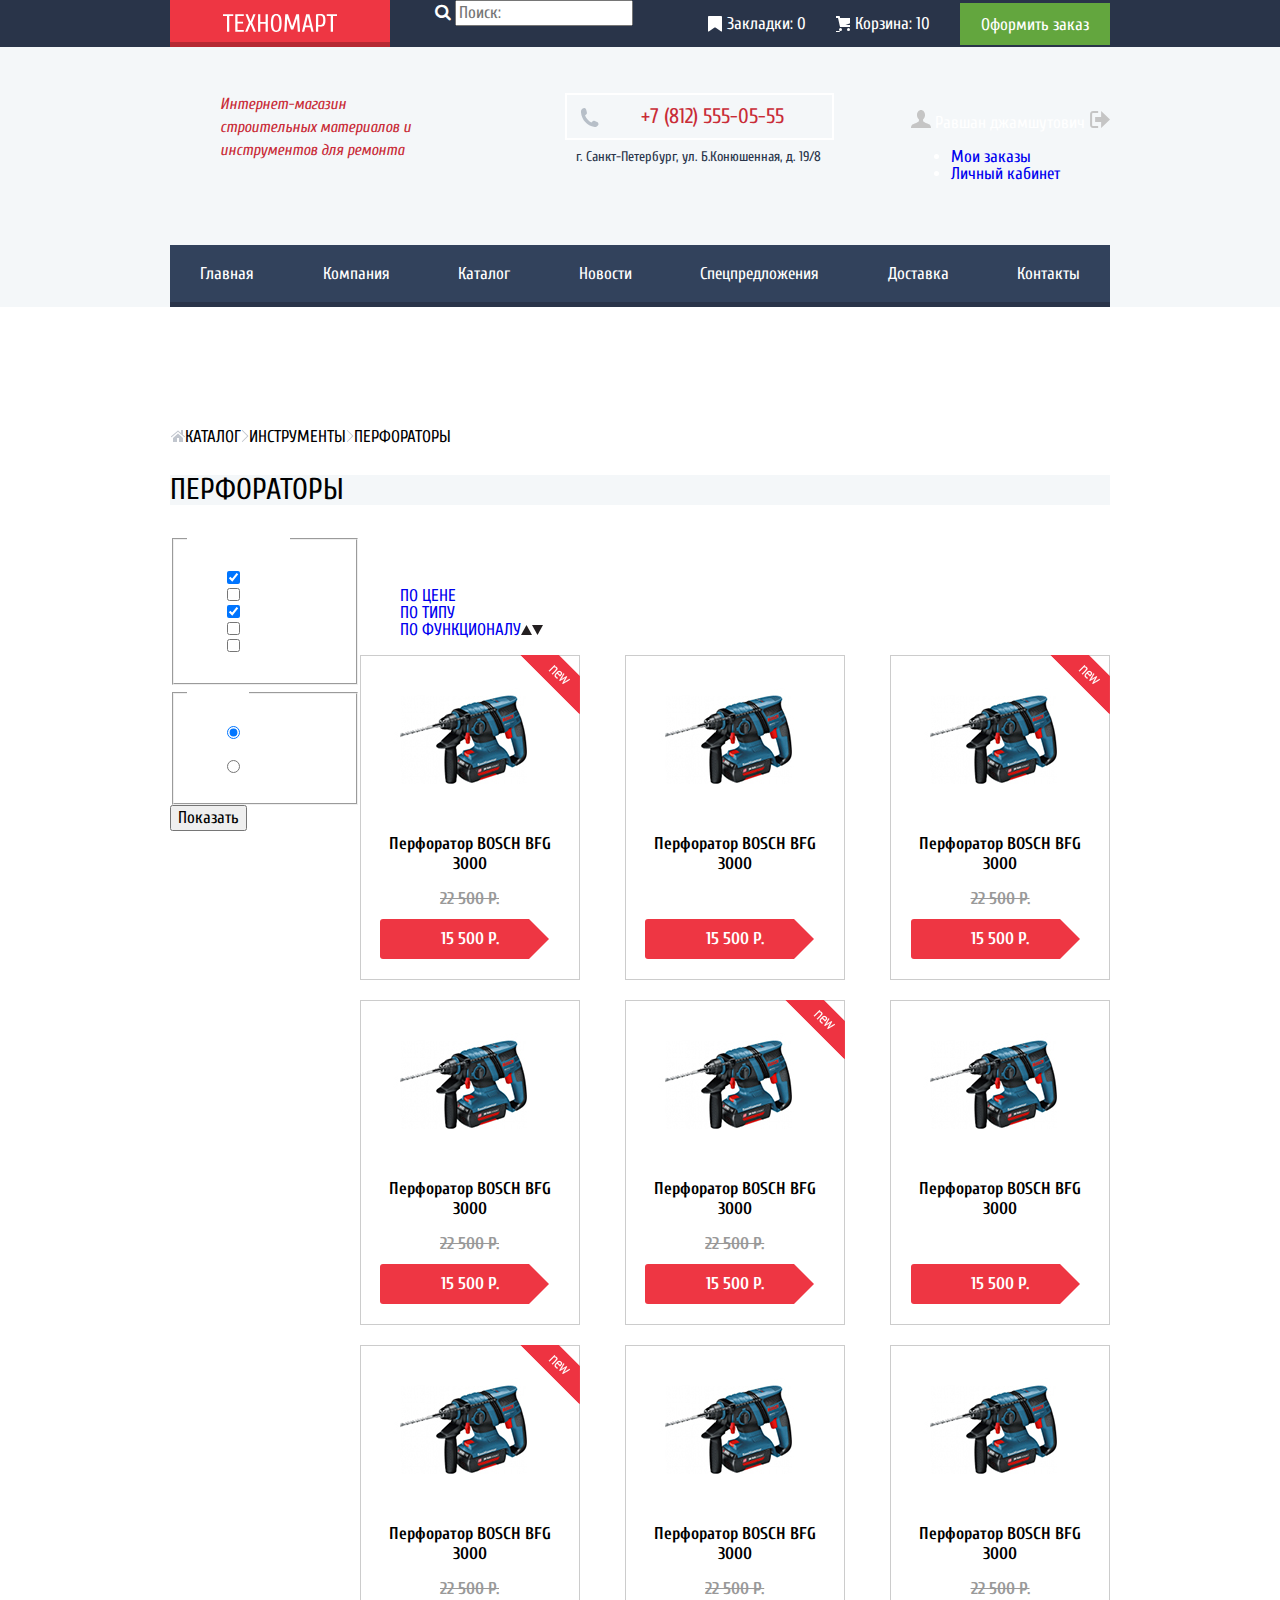
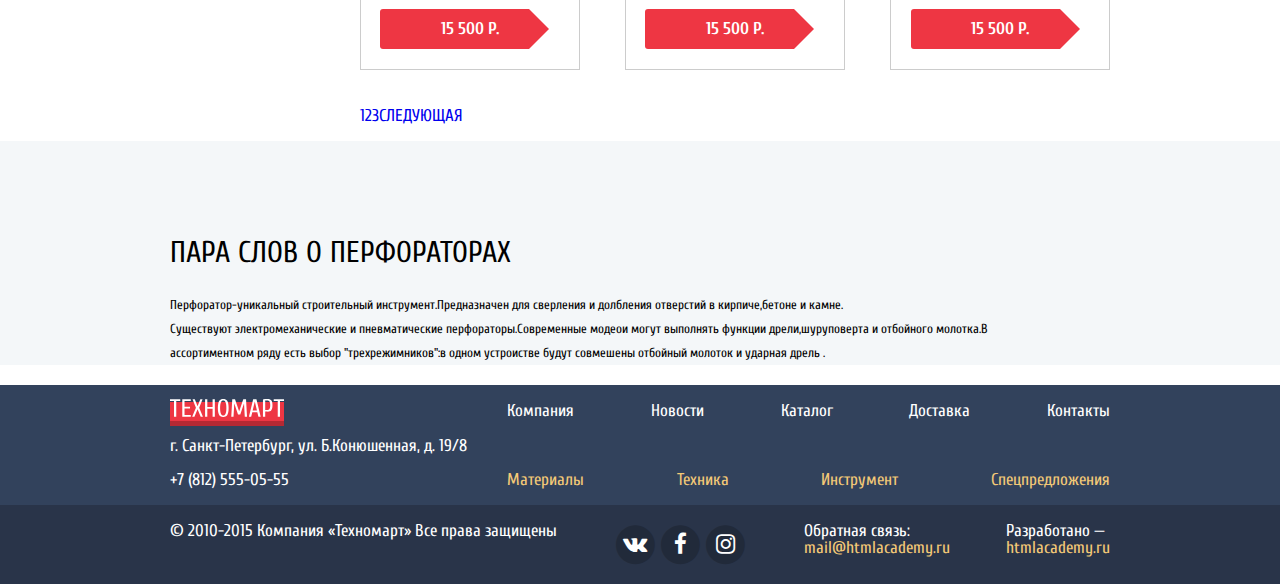
==== inner.html @ 49617fa8 "6 и 7 задание выполнено" ====
<!DOCTYPE html>
<html lang="ru">

<head>
  <meta charset="utf-8" />
  <title>Техномарт</title>
  <link href="https://fonts.googleapis.com/css?family=Cuprum:400,400i,700&display=swap&subset=cyrillic-ext"
    rel="stylesheet" />
  <link rel="stylesheet" href="https://cdnjs.cloudflare.com/ajax/libs/font-awesome/4.7.0/css/font-awesome.min.css" />
  <link href="css/style.css" rel="stylesheet" />
  <link href="css/normalize.css" rel="stylesheet" />
</head>

<body>
  <header class="main-header">
    <div class="user-navigation">
      <div class="container top-navigation">
        <a class="top-logo" href="index.html"><img src="img/logo-technomart.svg" alt="ТЕХНОМАРТ" /></a>
        <form class="search">
          <i class="fa fa-search searchIcon"></i>
          <input class="searchBox" type="search" placeholder="Поиск:" />
        </form>
        <ul class="order-navigation">
          <li>
            <a class="icon-bookmark" href="#">Закладки: 0</a>
          </li>
          <li>
            <a class="icon-basket" href="#">Корзина: 10</a>
          </li>
          <li class="order-button">
            <a class="checkout" href="#">Оформить заказ</a>
          </li>
        </ul>
      </div>
    </div>
    <div class="main-navigation-wrapper">
      <div class="container">
        <div class="login-nagivation">
          <p class="shop-description">
            Интернет-магазин строительных материалов и инструментов для
            ремонта
          </p>
          <div class="header-contact">
            <a href="#" class="tel-header">+7 (812) 555-05-55</a>
            <p class="adress-header">
              г. Санкт-Петербург, ул. Б.Конюшенная, д. 19/8
            </p>
          </div>
          <div class="user-inner">
            <p>
              <img alt="" src="img/icon-user.svg">
              Равшан джамшутович
              <img alt="" src="img/icon-logout.svg">
            </p>
            <ul>
              <li><a href="#">Мои заказы </a></li>
              <li><a href="#">Личный кабинет </a></li>
            </ul>
          </div>
        </div>
      </div>
      <nav class="container">
        <ul class="main-navigation">
          <li>
            <a href="index.html">Главная</a>
          </li>
          <li>
            <a href="#">Компания</a>
          </li>
          <li>
            <a href="inner.html">Каталог</a>
          </li>
          <li>
            <a href="news">Новости</a>
          </li>
          <li>
            <a href="#">Спецпредложения</a>
          </li>
          <li>
            <a href="#">Доставка</a>
          </li>
          <li>
            <a href="contacts.html">Контакты</a>
          </li>
        </ul>
      </nav>
    </div>
  </header>
  <main>
    <section class="container">
      <div>
        <ul class="breadcrumbs">
          <li><a href="#"><img alt=" " src="img/icon-home.svg"></a></li>
          <li><a href="#">КАТАЛОГ<img alt=" " src="img/icon-right-small.svg"></a></li>
          <li><a href="#">ИНСТРУМЕНТЫ<img alt=" " src="img/icon-right-small.svg"></a></li>
          <li><a href="#">ПЕРФОРАТОРЫ</a></li>
        </ul>
      </div>
      <div class="catalog-heading">
        <h3 class="section-heading">ПЕРФОРАТОРЫ</h3>
      </div>
      <div class="catalog-main-section">
        <div class="filter-section">
          <form method="get" action="https://echo.htmlacademy.ru">
            <fieldset>
              <legend>Производители:</legend>
              <ul class="list-firm">
                <li>
                  <input type="checkbox" name="firm1" id="ch1" value="Bosch" checked>
                  <label for="ch1">Bosch</label>
                </li>
                <li>
                  <input type="checkbox" name="firm2" id="ch2" value="Интерскол">
                  <label for="ch2">Интерскол</label>
                </li>
                <li>
                  <input type="checkbox" name="firm3" id="ch3" value="Makita" checked>
                  <label for="ch3">Makita</label>
                </li>
                <li>
                  <input type="checkbox" name="firm4" id="ch4" value="Dewalt">
                  <label for="ch4">Dewalt</label>
                </li>
                <li>
                  <input type="checkbox" name="firm5" id="ch5" value="Hitachi">
                  <label for="ch5">Hitachi</label>
                </li>
              </ul>
            </fieldset>
            <fieldset>
              <legend>ПИТАНИЕ:</legend>
              <ul>
                <li>
                  <input type="radio" name="supply" id="rd1" value="accumulator" checked>
                  <label for="rd1">Аккумуляторные</label>
                </li>
                <li>
                  <input type="radio" name="supply" id="rd2" value="lan">
                  <label for="rd2">Сетевые</label>
                </li>
              </ul>
            </fieldset>
            <button type="submit">
              Показать
            </button>
          </form>
        </div>

        <div class="listing-section">
          <div>
            <h3>СОТИРОВКА:</h3>
            <ul>
              <li><a href="#">ПО ЦЕНЕ</a></li>
              <li><a href="#">ПО ТИПУ</a></li>
              <li><a href="#">ПО ФУНКЦИОНАЛУ</a><img alt=" " src="img/icon-up-dir.svg"><img alt=" "
                  src="img/icon-down-dir.svg">
              </li>
            </ul>
          </div>
          <div class="catalog-items">
            <div class="catalog-item">
              <div class="flag flag-new">новинка</div>
              <div class="actions">
                <a href="#" class="buy">Купить</a>
                <a href="#" class="bookmark">В закладки</a>
              </div>
              <div class="image"><img width="218" height="168" src="img/perforator-2.png"></div>
              <div class="title">Перфоратор BOSCH BFG 3000</div>
              <div class="discount">22 500 Р.</div>
              <div class="price">15 500 Р.</div>
            </div>
            <div class="catalog-item">
              <div class="actions">
                <a href="#" class="buy">Купить</a>
                <a href="#" class="bookmark">В закладки</a>
              </div>
              <div class="image"><img width="218" height="168" src="img/perforator-2.png"></div>
              <div class="title">Перфоратор BOSCH BFG 3000</div>
              <div class="discount"></div>
              <div class="price">15 500 Р.</div>
            </div>
            <div class="catalog-item">
              <div class="flag flag-new">новинка</div>
              <div class="actions">
                <a href="#" class="buy">Купить</a>
                <a href="#" class="bookmark">В закладки</a>
              </div>
              <div class="image"><img width="218" height="168" src="img/perforator-2.png"></div>
              <div class="title">Перфоратор BOSCH BFG 3000</div>
              <div class="discount">22 500 Р.</div>
              <div class="price">15 500 Р.</div>
            </div>
            <div class="catalog-item">
              <div class="actions">
                <a href="#" class="buy">Купить</a>
                <a href="#" class="bookmark">В закладки</a>
              </div>
              <div class="image"><img width="218" height="168" src="img/perforator-2.png"></div>
              <div class="title">Перфоратор BOSCH BFG 3000</div>
              <div class="discount">22 500 Р.</div>
              <div class="price">15 500 Р.</div>
            </div>
            <div class="catalog-item">
              <div class="flag flag-new">новинка</div>
              <div class="actions">
                <a href="#" class="buy">Купить</a>
                <a href="#" class="bookmark">В закладки</a>
              </div>
              <div class="image"><img width="218" height="168" src="img/perforator-2.png"></div>
              <div class="title">Перфоратор BOSCH BFG 3000</div>
              <div class="discount">22 500 Р.</div>
              <div class="price">15 500 Р.</div>
            </div>
            <div class="catalog-item">
              <div class="actions">
                <a href="#" class="buy">Купить</a>
                <a href="#" class="bookmark">В закладки</a>
              </div>
              <div class="image"><img width="218" height="168" src="img/perforator-2.png"></div>
              <div class="title">Перфоратор BOSCH BFG 3000</div>
              <div class="discount"></div>
              <div class="price">15 500 Р.</div>
            </div>
            <div class="catalog-item">
              <div class="flag flag-new">новинка</div>
              <div class="actions">
                <a href="#" class="buy">Купить</a>
                <a href="#" class="bookmark">В закладки</a>
              </div>
              <div class="image"><img width="218" height="168" src="img/perforator-2.png"></div>
              <div class="title">Перфоратор BOSCH BFG 3000</div>
              <div class="discount">22 500 Р.</div>
              <div class="price">15 500 Р.</div>
            </div>
            <div class="catalog-item">
              <div class="actions">
                <a href="#" class="buy">Купить</a>
                <a href="#" class="bookmark">В закладки</a>
              </div>
              <div class="image"><img width="218" height="168" src="img/perforator-2.png"></div>
              <div class="title">Перфоратор BOSCH BFG 3000</div>
              <div class="discount">22 500 Р.</div>
              <div class="price">15 500 Р.</div>
            </div>
            <div class="catalog-item">
              <div class="actions">
                <a href="#" class="buy">Купить</a>
                <a href="#" class="bookmark">В закладки</a>
              </div>
              <div class="image"><img width="218" height="168" src="img/perforator-2.png"></div>
              <div class="title">Перфоратор BOSCH BFG 3000</div>
              <div class="discount">22 500 Р.</div>
              <div class="price">15 500 Р.</div>
            </div>
          </div>
          <ul class="pagination">
              <li><a href="#">1</a></li>
              <li><a href="#">2</a></li>
              <li><a href="#">3</a></li>
              <li><a href="#">СЛЕДУЮЩАЯ</a></li>
            </ul>
        </div>
      </div>

    </section>
    <div class="service-delivery">
      <div class="container">

        <h3 class="section-heading">ПАРА СЛОВ О ПЕРФОРАТОРАХ</h3>
        <p>
          Перфоратор-уникальный строительный инструмент.Предназначен для сверления и долбления отверстий в
          кирпиче,бетоне и камне.<br>
          Существуют электромеханические и пневматические перфораторы.Современные модеои могут выполнять
          функции
          дрели,шуруповерта и отбойного молотка.В<br>
          ассортиментном ряду есть выбор "трехрежимников":в одном устроистве будут совмешены отбойный молоток
          и
          ударная дрель .
        </p>
      </div>
    </div>
  </main>
  <footer>
    <div class="first-footer-wrapper ">
      <div class="container first-footer ">
        <div>
          <a class="top-logo" href="index.html "><img alt=" " src="img/logo-technomart.svg " /></a>
          <p class="adress ">г. Санкт-Петербург, ул. Б.Конюшенная, д. 19/8</p>
          <p class="phone ">+7 (812) 555-05-55</p>
        </div>
        <div class="footer-links ">
          <ul class="footer-links-nav ">
            <li>
              <a href="# ">Компания</a>
            </li>
            <li>
              <a href="news ">Новости</a>
            </li>
            <li>
              <a href="inner.html ">Каталог</a>
            </li>
            <li>
              <a href="# ">Доставка</a>
            </li>
            <li>
              <a href="contacts.html ">Контакты</a>
            </li>
          </ul>
          <ul class="footer-links-catalog ">
            <li>
              <a href="# ">Материалы</a>
            </li>
            <li>
              <a href="# ">Техника</a>
            </li>
            <li>
              <a href="# ">Инструмент</a>
            </li>
            <li>
              <a href="# ">Спецпредложения</a>
            </li>
          </ul>
        </div>
      </div>
    </div>

    <div class="second-footer-wrapper ">
      <div class="container second-footer">
        <p>
          &copy; 2010-2015 Компания &laquo;Техномарт&raquo; Все права защищены
        </p>
        <ul class="footer-social ">
          <li>
            <a href="# " class="# " title="Vkontakte ">
              <span class="fa-stack fa-lg">
                <i class="fa fa-circle fa-stack-2x footer-social-bg"></i>
                <i class="fa fa-vk fa-stack-1x fa-inverse"></i>
              </span>
            </a>
          </li>
          <li>
            <a href="# " class="# " title="Facebook ">
              <span class="fa-stack fa-lg">
                <i class="fa fa-circle fa-stack-2x"></i>
                <i class="fa fa-facebook fa-stack-1x fa-inverse"></i>
              </span></a>
          </li>
          <li>
            <a href="# " class="# " title="Instagram "><span class="fa-stack fa-lg">
                <i class="fa fa-circle fa-stack-2x"></i>
                <i class="fa fa-instagram fa-stack-1x fa-inverse"></i>
              </span></a>
          </li>
        </ul>
        <ul>
          <li>Обратная связь:</li>
          <li> <a href="mailto:mail@htmlacademy.ru ">mail@htmlacademy.ru</a></li>
        </ul>
        <ul>
          <li>Разработано — </li>
          <li> <a href="https://htmlacademy.ru ">htmlacademy.ru</a>
          </li>
        </ul>
      </div>
    </div>
  </footer>
</body>

</html>
---- css/style.css ----
html {
  box-sizing: border-box;
}

::before, ::after {
  box-sizing: inherit;
}

body {
  /*background-image: url("../img/technomart-index.jpg");*/
  background-position: top;
  background-repeat: no-repeat;
  font-family: "Cuprum", "Arial", sans-serif;
  font-size: 17px;
  font-weight: 200;
  line-height: 17px;
  margin: 0 auto;
  padding: 0;
  color: #fff;
  background-color: #fff;
}

img {
  max-width: 100%;
  height: auto;
}

a {
  text-decoration: none;
}

.container {
  /*
  outline: #f66 dashed;
  display: flex;
  align-items: center;
  */
  width: 940px;
  margin: 0 auto;
  padding: 0 10px;
}

.button {
  padding: 11px;
  text-align: center;
  border-radius: 3px;
  font-size: 14px;
  line-height: 18px;
  font: inherit;
  text-align: center;
  color: #ffffff;
  vertical-align: middle;
  text-transform: uppercase;
  background-color: #ee3642;
  border: none;
}

.a {
  margin-right: 28px;
  margin-top: 26px;
  margin-bottom: 26px;
  height: 38px;
  width: 253px;
}

.button:hover, .button:focus, .button:active {
  background-color: #c92c37;
}

.main-header {
  min-width: 960px;
}

.top-logo {
  box-sizing: content-box;
  text-align: center;
  width: 220px;
  height: 42px;
  background-color: #ee3643;
  border-bottom: 5px solid #b52933;
}

.top-logo img {
  margin-top: 14px;
  height: 18px;
}

.user-navigation {
  background-color: #293449;
}

.top-navigation {
  display: flex;
  justify-content: space-between;
}

.order-navigation {
  margin: 0;
  padding: 0;
  align-items: center;
  display: flex;
  justify-content: space-evenly;
  list-style: none;
}

.order-navigation a {
  color: #fff;
}

.order-navigation li {
  margin-left: 30px;
  display: block;
}

.icon-bookmark::before {
  content: "";
  margin-right: 5px;
  vertical-align: middle;
  display: inline-block;
  width: 14px;
  height: 16px;
  background-image: url("../img/icon-bookmark.svg");
}

.icon-basket::before {
  content: "";
  margin-right: 5px;
  vertical-align: middle;
  display: inline-block;
  width: 14px;
  height: 16px;
  background-image: url("../img/icon-cart.svg");
}

.order-button {
  width: 150px;
  height: 42px;
  text-align: center;
  background-color: #63a63e;
}

.order-button a {
  display: block;
  margin-top: 13px;
}

.login-nagivation {
  display: flex;
  justify-content: space-between;
  margin-bottom: 46px;
}

.shop-description {
  margin: 0;
  margin-left: 50px;
  font-style: italic;
  font-size: 16px;
  line-height: 23px;
  color: #c92c37;
  width: 197px;
}

.header-contact {
  margin-left: 70px;
}

.tel-header {
  display: inline-block;
  padding: 11px 48px 11px 13px;
  border: 2px solid #fff;
  font-size: 21px;
  line-height: 21px;
  color: #c92c37;
}

.tel-header::before {
  content: "";
  margin-right: 42px;
  vertical-align: middle;
  display: inline-block;
  width: 19px;
  height: 19px;
  background-image: url("../img/icon-phone.svg");
}

.adress-header {
  margin: 0;
  margin-top: 5px;
  padding-left: 11px;
  font-size: 14px;
  line-height: 24px;
  color: #293449;
}

.user {
  padding: 0;
  margin: 0;
  display: flex;
  list-style: none;
}

.user a {
  padding-top: 13px;
  padding-bottom: 13px;
  color: #444444;
  display: inline-block;
}

.login-item {
  font-size: 21px;
  line-height: 21px;
  box-sizing: content-box;
  text-align: center;
  margin-right: 10px;
  width: 121px;
  background-color: #ffffff;
}

.login-item::before {
  content: "";
  margin-right: 14px;
  vertical-align: middle;
  display: inline-block;
  width: 20px;
  height: 17px;
  background-image: url("../img/icon-login.svg");
}

.registration-item {
  font-size: 21px;
  line-height: 21px;
  box-sizing: content-box;
  text-align: center;
  width: 150px;
  background-color: #ffffff;
}

.main-navigation {
  display: flex;
  justify-content: space-between;
  margin: 0 auto;
  padding:0;
  margin-bottom: 121px;
  list-style: none;
  background-color: #32425c;
  border-bottom: 5px solid #293449;
}

.main-navigation-wrapper {
  padding-top: 46px;
  background-color: #f4f7f9;
}

.main-navigation a {
  display: block;
  padding: 20px 30px;
  color: #fff;
}

.main-navigation a:hover {
  background-color: #293449;
}

.main-navigation a:active {
  background-color: #1d2739;
  color: #868c95;
}

/* main slider section */

.main-slider-container {
  display: flex;
  flex-direction: column;
  flex-wrap: wrap;
  margin-bottom: 20px;
}

.slider-row {
  padding: 0;
  margin: 0;
  margin-top: 20px;
  display: flex;
  justify-content: space-between;
}

/* slider start */

.slider-title-text {
  font-family: "Cuprum", "Arial", sans-serif;
  font-size: 37px;
  font-weight: 500;
  line-height: 35px;
  margin: 0;
  padding: 0;
  padding-top: 23px;
  padding-bottom: 2px;
  padding-left: 23px;
  color: white;
}

.slider-title-text-p {
  font-family: "Cuprum", "Arial", sans-serif;
  font-size: 18px;
  font-weight: 200;
  line-height: 24px;
  margin: 0;
  padding: 0;
  padding-left: 24px;
  color: white;
}

.slider-title {
  position: absolute;
  margin: 0;
  padding: 0;
}

.slide {
  position: absolute;
  z-index: 0;
  top: 0;
  left: 0;
  width: 621px;
  height: 266px;
  -webkit-transition: transform ease-in-out 0.5s, opacity ease-in-out 0.5s;
  -moz-transition: transform ease-in-out 0.5s, opacity ease-in-out 0.5s;
  -o-transition: transform ease-in-out 0.5s, opacity ease-in-out 0.5s;
  transition: transform ease-in-out 0.5s, opacity ease-in-out 0.5s;
  opacity: 0;
  background-color: #7d6a5a;
}

#slide1:checked~.slider>.slide1, #slide2:checked~.slider>.slide2, .prev:focus~.slider>.slide1, .next:focus~.slider>.slide2 {
  z-index: 1;
  opacity: 1;
}

.slides {
  position: relative;
}

.after-slider {
  width: 300px;
}

.button-slider:hover, .button-slider:focus {
  background-color: #ca2c37;
}

.button-slider:active {
  background-color: #ba2732;
}

.slides>input {
  display: none;
}

.slides .controls {
  position: absolute;
  left: 150%;
  margin-left: -98px;
}

.slides label {
  position: relative;
  z-index: 10;
  top: 153px;
  left: 377px;
  display: inline-block;
  width: 10px;
  height: 10px;
  margin: 25px 3px 0 3px;
  cursor: pointer;
  -webkit-transition: background ease-in-out 0.5s;
  -moz-transition: background ease-in-out 0.5s;
  -o-transition: background ease-in-out 0.5s;
  transition: background ease-in-out 0.5s;
  vertical-align: middle;
  -webkit-border-radius: 50%;
  -moz-border-radius: 50%;
  border-radius: 50%;
  -o-border-radius: 50%;
}

.slides label:after {
  position: absolute;
  top: 0;
  left: 0;
  display: block;
  width: 7px;
  height: 7px;
  content: " ";
  border: 2px solid #ddd;
  -webkit-border-radius: 50%;
  -moz-border-radius: 50%;
  border-radius: 50%;
  -o-border-radius: 50%;
}

.slides label:hover, #slide1:checked~.controls label:nth-of-type(1), #slide2:checked~.controls label:nth-of-type(2) {
  background: red;
}

.button-slider-text {
  display: block;
  padding-right: 45px;
  padding-left: 49px;
}

.button-slider-text:hover, .button-slider-text:focus {
  background-color: #ca2c37;
}

.button-slider-text:active {
  background-color: #ba2732;
}

.button-slider {
  position: absolute;
  z-index: 10;
  top: 207px;
  left: 25px;
  width: 195px;
}

.prev {
  position: absolute;
  z-index: 10;
  top: 114px;
  left: 25px;
  width: 22px;
  height: 40px;
  border: none;
  background: transparent;
}

.prev::before {
  position: absolute;
  top: 0;
  left: 0;
  width: 22px;
  height: 40px;
  content: "";
  background-image: url(../img/icon-left.svg);
}

.next {
  position: relative;
  z-index: 10;
  top: 114px;
  left: 578px;
  width: 22px;
  height: 40px;
  border: none;
  background: transparent;
}

.next::before {
  position: absolute;
  top: 0;
  right: 0;
  width: 22px;
  height: 40px;
  content: "";
  background-image: url(../img/icon-right.svg);
}

/* slider end */

.side-feature-list {
  margin: 0;
  display: flex;
  flex-direction: column;
}

.feature-list-item {
  width: 300px;
  display: block;
}

.feature-list-item h3 {
  font-size: 24px;
  line-height: 30px;
  font-weight: bold;
  margin-left: 20px;
}

.feature-list-item a {
  font-size: 14px;
  line-height: 18px;
  margin-left: 20px;
  margin-bottom: 25px;
  display: inline-block;
  padding: 12px;
  color: white;
  background-color: rgba(0, 0, 0, 0.1);
  border-radius: 3px;
}

.feature-item-materials {
  background-image: url("../img/materials-icon.svg");
  background-repeat: no-repeat;
  background-position-x: 200px;
  background-position-y: 30px;
  background-color: #fdbf44;
}

.feature-item-instrument {
  background-image: url("../img/tool-icon.svg");
  background-repeat: no-repeat;
  background-position-x: 200px;
  background-position-y: 30px;
  background-color: #3bbce3;
}

.feature-item-technica {
  background-image: url("../img/technics-icon.svg");
  background-repeat: no-repeat;
  background-position-x: 200px;
  background-position-y: 30px;
  background-color: #dd91d9;
}

.feature-item-specials {
  background-image: url("../img/discounts-icon.svg");
  background-repeat: no-repeat;
  background-position-x: 200px;
  background-position-y: 30px;
  background-color: #8ed78e;
}

.feature-item-delivery {
  margin-top: 20px;
  background-image: url("../img/delivery-icon.svg");
  background-repeat: no-repeat;
  background-position-x: 200px;
  background-position-y: 30px;
  background-color: #fec047;
}

.feature-item-icon {
  width: 300px;
  height: 123px;
  margin-top: 20px;
  background-color: #ffffff;
}

/* popular products section */

.popular {
  height: 90px;
  display: flex;
  align-items: center;
  justify-content: space-between;
  background-color: #f9f5f0;
  margin-bottom: 10px;
}

.popular-button {
  width: 300px;
  margin-right: 10px;
}

.popular h3 {
  font-size: 30px;
  line-height: 30px;
  margin-left: 30px;
  color: #334867;
}

.popular-products {
  display: flex;
  flex-direction: column;
  justify-content: space-between;
  margin-bottom: 10px;
}

.popular-product-item {
  display: flex;
  flex-direction: column;
  border: 2px solid #e3e3e3;
}

.popular-section-list {
  display: flex;
  justify-content: space-evenly;
  flex-wrap: wrap;
  margin: 0 auto;
  padding: 0;
}

/* CATALOG items*/

.catalog-items {
  display: flex;
  justify-content: space-between;
  flex-wrap: wrap;
}

.catalog-item {
  box-sizing: content-box;
  position: relative;
  display: inline-block;
  width: 218px;

  margin-bottom: 20px;
  line-height: 20px;
  font-weight: bold;
  text-align: center;
  border: 1px solid #ccc;
}

.catalog-item:hover {
  box-shadow: 0 0 10px rgba(0, 0, 0, 0.5);
}

.catalog-item .flag {
  position: absolute;
  top: -1px;
  right: -1px;
  width: 60px;
  height: 60px;
  text-indent: -1000px;
  overflow: hidden;
  z-index: 20;
}

.catalog-item .flag-new {
  background: url("../img/new-flag.svg") no-repeat 0 0;
}

.catalog-item .actions {
  position: absolute;
  top: 0;
  left: 0;
  width: 218px;
  height: 88px;
  padding: 40px 0;
  background-color: rgba(255, 255, 255, 0.9);
  z-index: 10;
}

.catalog-item .actions .buy, .catalog-item .actions .bookmark {
  display: block;
  width: 129px;
  margin: 0 auto;
  margin-bottom: 7px;
  padding: 7px 0;
  background-color: #63a63e;
  border: 3px solid #63a63e;
  border-bottom-color: #367315;
  border-radius: 3px;
  color: white;
  font-size: 14px;
  font-weight: normal;
  font-family: "Cuprum", sans-serif;
  line-height: 18px;
  text-decoration: none;
  text-transform: uppercase;
}

.catalog-item .actions .bookmark {
  color: #32425c;
  background: white;
  border-bottom-color: #63a63e;
}

.catalog-item .actions {
  display: none;
}

.catalog-item:hover .actions {
  display: block;
}

.catalog-item .image {
  width: 218px;
  height: 168px;
}

.catalog-item .image img {
  max-width: 100%;
}

.catalog-item .title {
  color: black;
  min-height: 40px;
  padding: 0 25px;
  margin-top: 10px;
  margin-bottom: 15px;
}

.catalog-item .discount {
  min-height: 20px;
  margin-top: 15px;
  margin-bottom: 10px;
  color: #999;
  text-decoration: line-through;
}

.catalog-item .price {
  position: relative;
  width: 119px;
  margin: 10px auto;
  margin-bottom: 20px;
  padding: 10px 30px;
  color: white;
  background: #ee3643;
  border-radius: 3px;
}

.catalog-item .price:after {
  content: "";
  position: absolute;
  top: 0;
  right: -10px;
  width: 0;
  height: 0;
  border: 20px solid white;
  border-left-color: #ee3643;
}

.popular-section-list li {
  /*outline: rgb(158, 255, 102) dashed;*/
  width: 220px;
}

/* popular brands section */

.popular-brand-list {
  display: flex;
  justify-content: space-around;
  flex-wrap: wrap;
  padding: 0;
}

.popular-brand-list li {
  display: flex;
  align-items: center;
  justify-content: center;
  width: 220px;
  height: 144px;
  margin-top: 10px;
  text-align: center;
  border: 1px solid #ccc;
}

.popular-brand-list li:hover {
  box-shadow: 0 0 10px rgba(0, 0, 0, 0.5);
}

.popular-brands {
  display: flex;
  flex-direction: column;
  justify-content: space-between;
  margin-bottom: 10px;
}

.service-delivery {
  padding-top: 67px;
  min-height: 455 px;
  background-color: #f4f7f9;
  color: black;
}

.service-delivery p, .info p {
  font-size: 13px;
  font-weight: 200;
  line-height: 24px;
}

.services-list {
  min-width: 200px;
  padding: 0;
  margin-right: 10px;
}

.services-list li {
  background-color: #1d2739;
  color: white;
  padding: 20px 20px;
}

.about-delivery {
  background-image: url("../img/delivery.svg");
  background-repeat: no-repeat;
  background-position-x: 100px;
  flex-grow: 1;
}

.about-company-contact {
  display: flex;
}

.info {
  display: flex;
  flex-direction: column;
  justify-content: space-between;
  color: black;
}

.info img {
  display: block;
}

.company-info {
  flex-grow: 1;
}

.company-info .button {
  width: 250px;
}

.transport-companies {
  padding: 0;
  list-style-type: none;
}

.transport-companies a {
  color: black;
}

.transport-companies li:before {
  content: "";
  padding-right: 35px;
  background-image: url("../img/line.png");
  background-repeat: no-repeat;

background-position: center;
}

.serivces-list-wrapper {
  display: flex;
}

.section-heading {
  font-size: 30px;
  font-weight: 300;
  line-height: 30px;
  margin-bottom: 25px;
  color: black;
}

.first-footer-wrapper {
  margin-top: 20px;
  background-color: #32425c;
}

.first-footer, .second-footer {
  display: flex;
  justify-content: space-between;
}

.second-footer ul {
  list-style: none;
}

.second-footer a {
  color: #f3c977;
}

.bottom-logo {
  box-sizing: content-box;
  text-align: center;
  width: 220px;
  height: 42px;
  background-color: #ee3643;
  border-bottom: 5px solid #b52933;
}

.bottom-logo img {
  margin-top: 14px;
  height: 18px;
}


.footer-links {
  flex-grow: 1;
  display: flex;
  flex-direction: column;
  justify-content: space-between;
}

.footer-links ul {
  display: flex;
  justify-content: space-between;
  list-style: none;
}

.footer-links-nav a {
  color: #fff;
}

.footer-links-catalog a {
  color: #f3c977;
}

.second-footer-wrapper {
  background-color: #293449;
}

.footer-social {
  display: flex;
  list-style: none;
}

.footer-social a {
  color: #212A3A;
}

/* extra inner page styles */

.breadcrumbs {
  display: flex;
  list-style: none;
  padding: 0;
}

.breadcrumbs a {
  color: black;
}

.catalog-heading {
  background-color: #f4f7f9;
}

.catalog-main-section {
  display: flex;
  justify-content: space-between;
}

.pagination {
  display: flex;
  list-style: none;
  padding: 0;
}
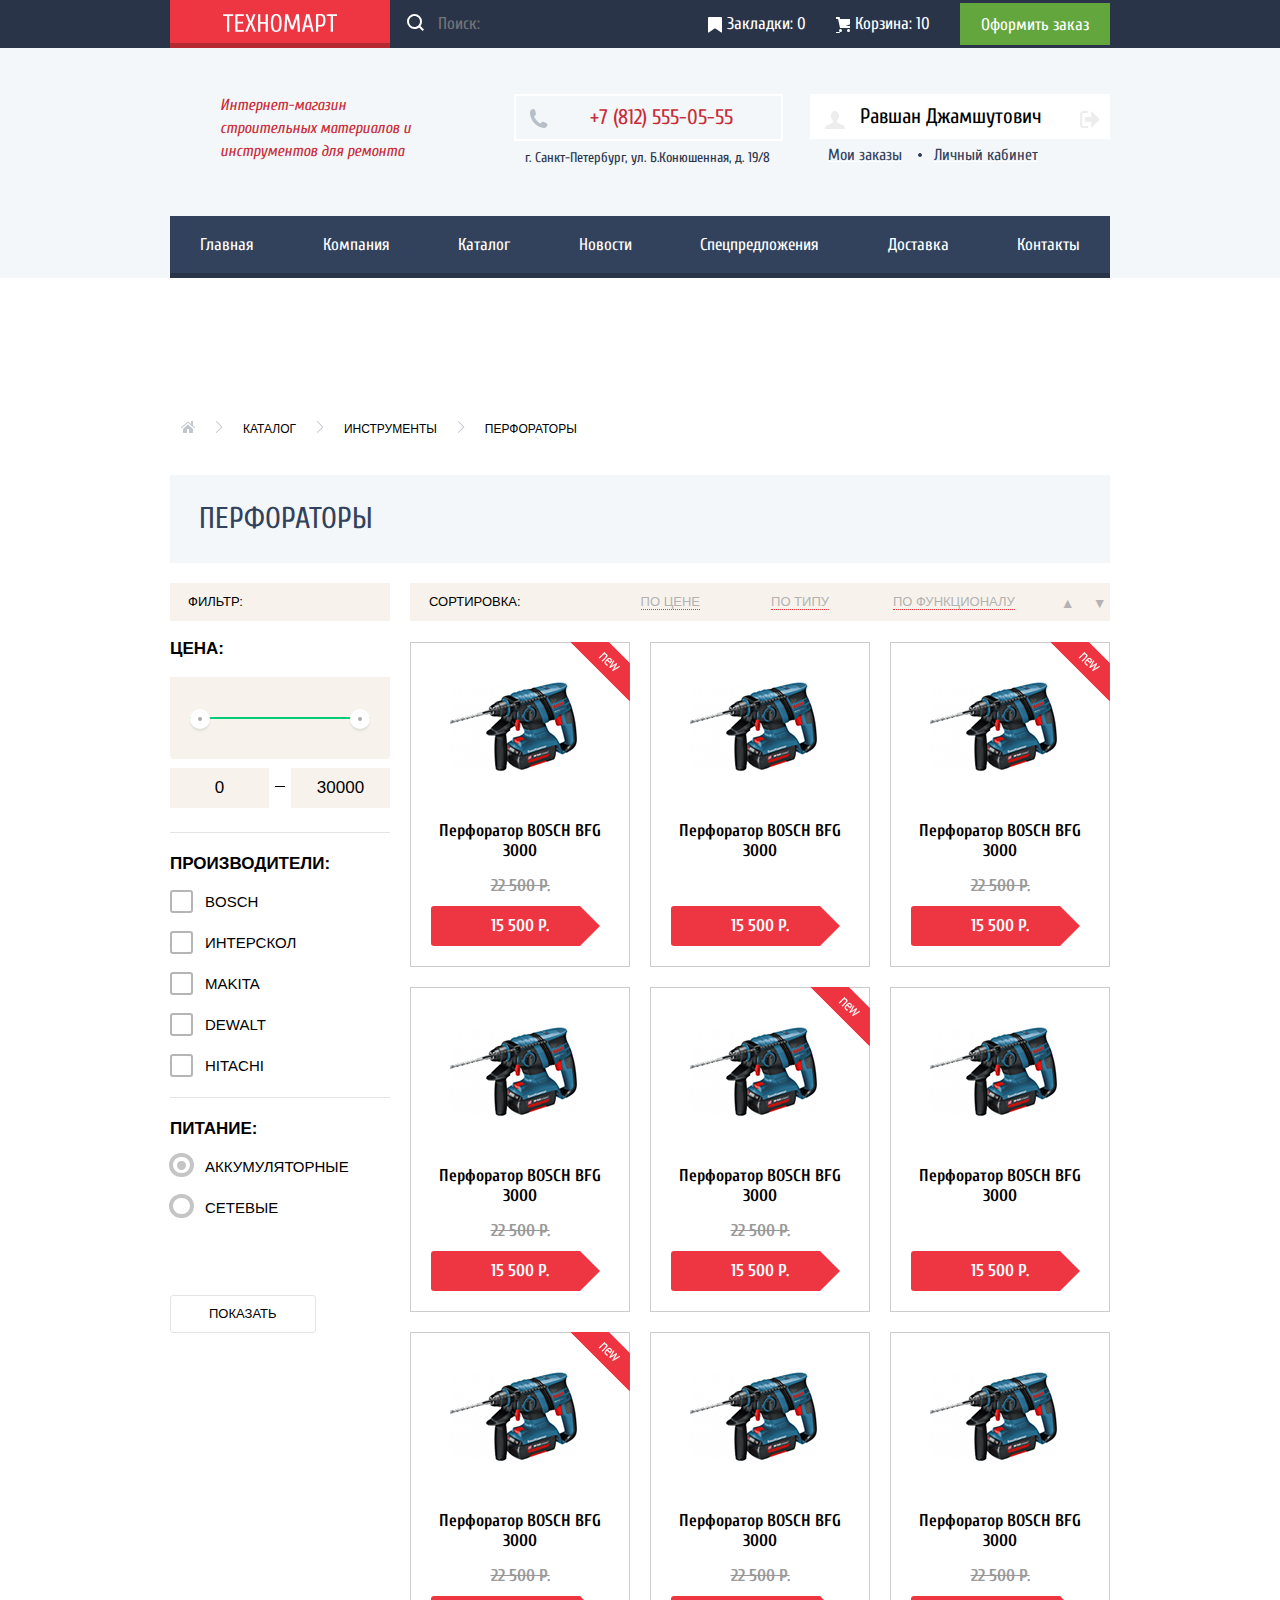
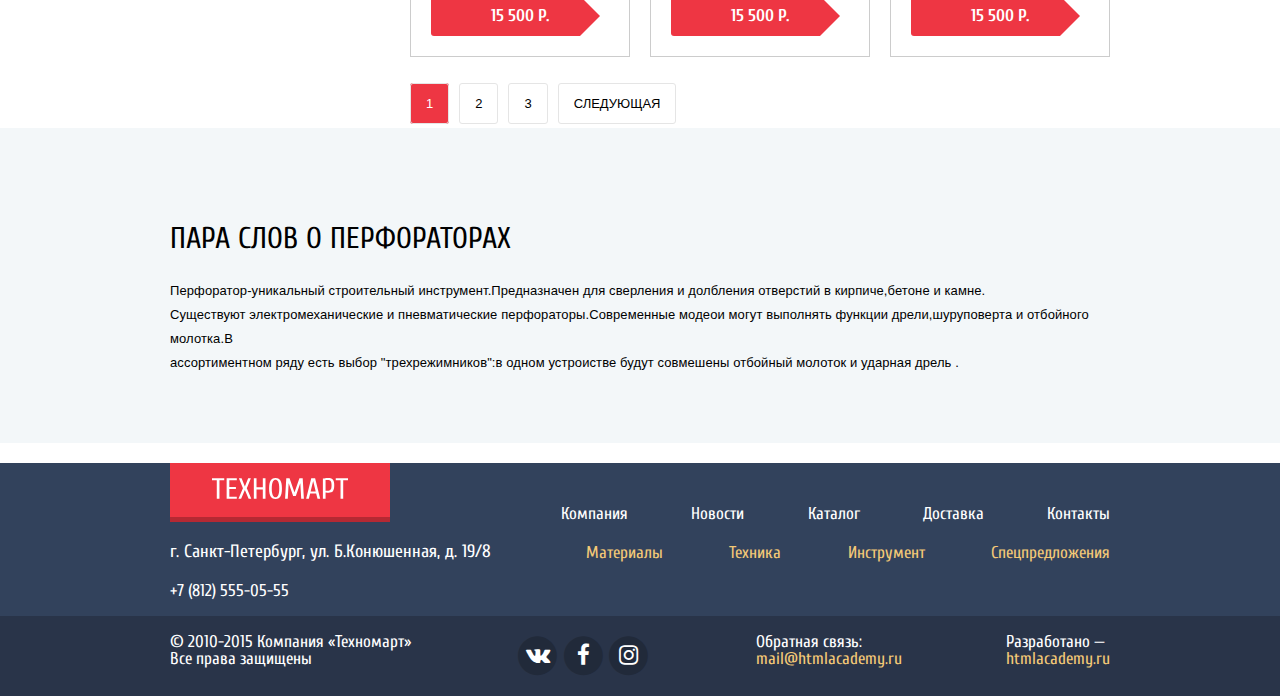
==== commit 48a2f624: "стили внутреней страницы каталога" ====
--- a/inner.html
+++ b/inner.html
@@ -15,11 +15,12 @@
   <header class="main-header">
     <div class="user-navigation">
       <div class="container top-navigation">
+        <div class="logo-search">
         <a class="top-logo" href="index.html"><img src="img/logo-technomart.svg" alt="ТЕХНОМАРТ" /></a>
         <form class="search">
-          <i class="fa fa-search searchIcon"></i>
           <input class="searchBox" type="search" placeholder="Поиск:" />
         </form>
+        </div>
         <ul class="order-navigation">
           <li>
             <a class="icon-bookmark" href="#">Закладки: 0</a>
@@ -46,17 +47,17 @@
               г. Санкт-Петербург, ул. Б.Конюшенная, д. 19/8
             </p>
           </div>
-          <div class="user-inner">
-            <p>
-              <img alt="" src="img/icon-user.svg">
-              Равшан джамшутович
-              <img alt="" src="img/icon-logout.svg">
-            </p>
-            <ul>
-              <li><a href="#">Мои заказы </a></li>
-              <li><a href="#">Личный кабинет </a></li>
-            </ul>
-          </div>
+          <div class="user-cabinet">
+              <p>
+                <a href="profile.html" class="user-name">Равшан Джамшутович </a>
+                <a href="profile.html" class="profile-icon"> </a>
+                <a href="logout.html" class="logout"> </a>
+              </p>
+              <ul class="user-data">
+                <li> <a href="myorders.html">Мои заказы</a></li>
+                <li> <a href="profile.html">Личный кабинет</a></li>
+              </ul>
+            </div>
         </div>
       </div>
       <nav class="container">
@@ -91,71 +92,90 @@
       <div>
         <ul class="breadcrumbs">
           <li><a href="#"><img alt=" " src="img/icon-home.svg"></a></li>
-          <li><a href="#">КАТАЛОГ<img alt=" " src="img/icon-right-small.svg"></a></li>
-          <li><a href="#">ИНСТРУМЕНТЫ<img alt=" " src="img/icon-right-small.svg"></a></li>
+          <li><img alt=" " src="img/icon-right-small.svg"></li>
+          <li><a href="#">КАТАЛОГ</a></li>
+          <li><img alt=" " src="img/icon-right-small.svg"></li>
+          <li><a href="#">ИНСТРУМЕНТЫ</a></li>
+          <li><img alt=" " src="img/icon-right-small.svg"></li>
           <li><a href="#">ПЕРФОРАТОРЫ</a></li>
         </ul>
       </div>
       <div class="catalog-heading">
-        <h3 class="section-heading">ПЕРФОРАТОРЫ</h3>
+        <h3 class="title-catalog">ПЕРФОРАТОРЫ</h3>
       </div>
       <div class="catalog-main-section">
-        <div class="filter-section">
+
+        <div class="filter">
           <form method="get" action="https://echo.htmlacademy.ru">
-            <fieldset>
-              <legend>Производители:</legend>
-              <ul class="list-firm">
-                <li>
-                  <input type="checkbox" name="firm1" id="ch1" value="Bosch" checked>
-                  <label for="ch1">Bosch</label>
-                </li>
-                <li>
-                  <input type="checkbox" name="firm2" id="ch2" value="Интерскол">
-                  <label for="ch2">Интерскол</label>
-                </li>
-                <li>
-                  <input type="checkbox" name="firm3" id="ch3" value="Makita" checked>
-                  <label for="ch3">Makita</label>
-                </li>
-                <li>
-                  <input type="checkbox" name="firm4" id="ch4" value="Dewalt">
-                  <label for="ch4">Dewalt</label>
-                </li>
-                <li>
-                  <input type="checkbox" name="firm5" id="ch5" value="Hitachi">
-                  <label for="ch5">Hitachi</label>
+            <p class="filter-line "> ФИЛЬТР: </p>
+            <fieldset class="form-first">
+              <legend>ЦЕНА:</legend>
+              <div class="range">
+                <div class="range-line"></div>
+                <div class="range-circle"></div>
+                <div class="range-circle-right"></div>
+              </div>
+              <div class="price-row">
+                <input class="price-range" type="text" value="0">
+                <p></p>
+                <input class="price-range" type="text" value="30000">
+              </div>
+            </fieldset>
+            <fieldset class="form-first">
+              <legend> ПРОИЗВОДИТЕЛИ:</legend>
+              <ul class="filter-flex">
+                <li class="form">
+                  <input class="visualy-hidden filter-input-checkbox" type="checkbox" checked name="brand" id="bosh">
+                  <label for="bosh" tabindex="0">BOSCH </label>
+                </li>
+                <li class="form">
+                  <input class="visualy-hidden filter-input-checkbox" type="checkbox" name="brand" id="interscol">
+                  <label for="interscol" tabindex="0">ИНТЕРСКОЛ</label>
+                </li>
+                <li class="form">
+                  <input class="visualy-hidden filter-input-checkbox" type="checkbox" name="brand" id="makita">
+                  <label for="makita" tabindex="0"> MAKITA</label>
+                </li>
+                <li class="form">
+                  <input class="visualy-hidden filter-input-checkbox" type="checkbox" checked name="brand" id="dewalt">
+                  <label for="dewalt" tabindex="0">DEWALT</label>
+                </li>
+                <li class="form">
+                  <input class="visualy-hidden filter-input-checkbox" type="checkbox" name="brand" id="hitachi">
+                  <label for="hitachi">HITACHI </label>
                 </li>
               </ul>
             </fieldset>
-            <fieldset>
+            <fieldset class="last-form">
               <legend>ПИТАНИЕ:</legend>
-              <ul>
-                <li>
-                  <input type="radio" name="supply" id="rd1" value="accumulator" checked>
-                  <label for="rd1">Аккумуляторные</label>
-                </li>
-                <li>
-                  <input type="radio" name="supply" id="rd2" value="lan">
-                  <label for="rd2">Сетевые</label>
+              <h2 class="visualy-hidden">питание товаров</h2>
+              <ul class="filter-flex">
+                <li class="form">
+                  <input class="visualy-hidden filter-input-radio " type="radio" checked name="power"
+                    value="rechargeable" id="charher1">
+                  <label for="charher1" tabindex="0">АККУМУЛЯТОРНЫЕ </label>
+                </li>
+                <li class="form">
+                  <input class="visualy-hidden filter-input-radio " type="radio" name="power" value="network"
+                    id="charher2">
+                  <label for="charher2" tabindex="0">СЕТЕВЫЕ</label>
                 </li>
               </ul>
             </fieldset>
-            <button type="submit">
-              Показать
-            </button>
+            <button type="submit" class="submit-filter">ПОКАЗАТЬ</button>
           </form>
         </div>
 
         <div class="listing-section">
-          <div>
-            <h3>СОТИРОВКА:</h3>
-            <ul>
-              <li><a href="#">ПО ЦЕНЕ</a></li>
+          <div class="div-sort">
+            <p> СОРТИРОВКА:</p>
+            <ul class="sort-panel">
+              <li><a class="sort-panel-current">ПО ЦЕНЕ</a></li>
               <li><a href="#">ПО ТИПУ</a></li>
-              <li><a href="#">ПО ФУНКЦИОНАЛУ</a><img alt=" " src="img/icon-up-dir.svg"><img alt=" "
-                  src="img/icon-down-dir.svg">
-              </li>
+              <li><a href="#">ПО ФУНКЦИОНАЛУ</a></li>
             </ul>
+            <a class="up" href="#">&#9650;</a>
+            <a class="up" href="#">&#9660;</a>
           </div>
           <div class="catalog-items">
             <div class="catalog-item">
@@ -254,18 +274,17 @@
             </div>
           </div>
           <ul class="pagination">
-              <li><a href="#">1</a></li>
-              <li><a href="#">2</a></li>
-              <li><a href="#">3</a></li>
-              <li><a href="#">СЛЕДУЮЩАЯ</a></li>
-            </ul>
+            <li class="pagination-current"><a href="#">1</a></li>
+            <li><a href="#">2</a></li>
+            <li><a href="#">3</a></li>
+            <li><a href="#">СЛЕДУЮЩАЯ</a></li>
+          </ul>
         </div>
       </div>
 
     </section>
-    <div class="service-delivery">
+    <div class="about-drill">
       <div class="container">
-
         <h3 class="section-heading">ПАРА СЛОВ О ПЕРФОРАТОРАХ</h3>
         <p>
           Перфоратор-уникальный строительный инструмент.Предназначен для сверления и долбления отверстий в
@@ -281,89 +300,92 @@
     </div>
   </main>
   <footer>
-    <div class="first-footer-wrapper ">
-      <div class="container first-footer ">
-        <div>
-          <a class="top-logo" href="index.html "><img alt=" " src="img/logo-technomart.svg " /></a>
-          <p class="adress ">г. Санкт-Петербург, ул. Б.Конюшенная, д. 19/8</p>
-          <p class="phone ">+7 (812) 555-05-55</p>
-        </div>
-        <div class="footer-links ">
-          <ul class="footer-links-nav ">
+      <div class="first-footer-wrapper ">
+        <div class="container first-footer ">
+          <div>
+            <a class="bottom-logo" href="index.html "><img alt=" " src="img/logo-technomart.svg " /></a>
+            <p class="adress ">г. Санкт-Петербург, ул. Б.Конюшенная, д. 19/8</p>
+            <p class="phone ">+7 (812) 555-05-55</p>
+          </div>
+          <div class="footer-links ">
+            <ul class="footer-links-nav ">
+              <li>
+                <a href="# ">Компания</a>
+              </li>
+              <li>
+                <a href="news ">Новости</a>
+              </li>
+              <li>
+                <a href="inner.html ">Каталог</a>
+              </li>
+              <li>
+                <a href="# ">Доставка</a>
+              </li>
+              <li>
+                <a href="contacts.html ">Контакты</a>
+              </li>
+            </ul>
+            <ul class="footer-links-catalog ">
+              <li>
+                <a href="# ">Материалы</a>
+              </li>
+              <li>
+                <a href="# ">Техника</a>
+              </li>
+              <li>
+                <a href="# ">Инструмент</a>
+              </li>
+              <li>
+                <a href="# ">Спецпредложения</a>
+              </li>
+            </ul>
+          </div>
+        </div>
+      </div>
+
+      <div class="second-footer-wrapper ">
+        <div class="container second-footer">
+
+          <ul>
+              <li>&copy; 2010-2015 Компания &laquo;Техномарт&raquo;</li>
+              <li>Все права защищены
+              </li>
+            </ul>
+          <ul class="footer-social ">
             <li>
-              <a href="# ">Компания</a>
+              <a href="# " class="# " title="Vkontakte ">
+                  <span class="fa-stack fa-lg">
+                      <i class="fa fa-circle fa-stack-2x footer-social-bg"></i>
+                      <i class="fa fa-vk fa-stack-1x fa-inverse"></i>
+                    </span>
+              </a>
             </li>
             <li>
-              <a href="news ">Новости</a>
-            </li>
-            <li>
-              <a href="inner.html ">Каталог</a>
-            </li>
-            <li>
-              <a href="# ">Доставка</a>
-            </li>
-            <li>
-              <a href="contacts.html ">Контакты</a>
-            </li>
-          </ul>
-          <ul class="footer-links-catalog ">
-            <li>
-              <a href="# ">Материалы</a>
-            </li>
-            <li>
-              <a href="# ">Техника</a>
-            </li>
-            <li>
-              <a href="# ">Инструмент</a>
-            </li>
-            <li>
-              <a href="# ">Спецпредложения</a>
-            </li>
-          </ul>
-        </div>
-      </div>
-    </div>
-
-    <div class="second-footer-wrapper ">
-      <div class="container second-footer">
-        <p>
-          &copy; 2010-2015 Компания &laquo;Техномарт&raquo; Все права защищены
-        </p>
-        <ul class="footer-social ">
-          <li>
-            <a href="# " class="# " title="Vkontakte ">
-              <span class="fa-stack fa-lg">
-                <i class="fa fa-circle fa-stack-2x footer-social-bg"></i>
-                <i class="fa fa-vk fa-stack-1x fa-inverse"></i>
-              </span>
-            </a>
-          </li>
-          <li>
-            <a href="# " class="# " title="Facebook ">
+              <a href="# " class="# " title="Facebook ">
               <span class="fa-stack fa-lg">
                 <i class="fa fa-circle fa-stack-2x"></i>
                 <i class="fa fa-facebook fa-stack-1x fa-inverse"></i>
               </span></a>
-          </li>
-          <li>
-            <a href="# " class="# " title="Instagram "><span class="fa-stack fa-lg">
-                <i class="fa fa-circle fa-stack-2x"></i>
-                <i class="fa fa-instagram fa-stack-1x fa-inverse"></i>
-              </span></a>
-          </li>
-        </ul>
-        <ul>
-          <li>Обратная связь:</li>
-          <li> <a href="mailto:mail@htmlacademy.ru ">mail@htmlacademy.ru</a></li>
-        </ul>
-        <ul>
-          <li>Разработано — </li>
-          <li> <a href="https://htmlacademy.ru ">htmlacademy.ru</a>
-          </li>
-        </ul>
-      </div>
-    </div>
-  </footer>
+            </li>
+            <li>
+              <a href="# " class="# " title="Instagram "><span class="fa-stack fa-lg">
+                  <i class="fa fa-circle fa-stack-2x"></i>
+                  <i class="fa fa-instagram fa-stack-1x fa-inverse"></i>
+                </span></a>
+            </li>
+          </ul>
+          <ul>
+            <li>Обратная связь:</li>
+            <li> <a href="mailto:mail@htmlacademy.ru ">mail@htmlacademy.ru</a></li>
+          </ul>
+          <ul>
+            <li>Разработано — </li>
+            <li> <a href="https://htmlacademy.ru ">htmlacademy.ru</a>
+            </li>
+          </ul>
+        </div>
+      </div>
+    </footer>
 </body>
 
 </html>
--- a/css/style.css
+++ b/css/style.css
@@ -18,6 +18,17 @@
   padding: 0;
   color: #fff;
   background-color: #fff;
+}
+
+.visualy-hidden {
+  position: absolute;
+  overflow: hidden;
+  clip: rect(0 0 0 0);
+  height: 1px;
+  width: 1px;
+  margin: -1px;
+  padding: 0;
+  border: 0;
 }
 
 img {
@@ -71,11 +82,14 @@
   min-width: 960px;
 }
 
+.logo-search {
+  display: flex;
+}
+
 .top-logo {
   box-sizing: content-box;
   text-align: center;
   width: 220px;
-  height: 42px;
   background-color: #ee3643;
   border-bottom: 5px solid #b52933;
 }
@@ -83,6 +97,32 @@
 .top-logo img {
   margin-top: 14px;
   height: 18px;
+}
+
+.searchBox {
+  min-width: 260px;
+  margin: 0;
+  padding: 0;
+  padding-top: 14px;
+  padding-bottom: 14px;
+  padding-right: 10px;
+  padding-left: 48px;
+  border: none;
+  background: none;
+  background-color: transparent;
+  background-image: url("../img/icon-search.svg");
+  background-repeat: no-repeat;
+  background-position-x: 17px;
+  background-position-y: 14px;
+}
+
+.searchBox:focus {
+  padding-left: 48px;
+  background-color: white;
+  background-image: url("../img/icon-search-red.svg");
+  background-repeat: no-repeat;
+  background-position-x: 17px;
+  background-position-y: 14px;
 }
 
 .user-navigation {
@@ -239,7 +279,7 @@
   display: flex;
   justify-content: space-between;
   margin: 0 auto;
-  padding:0;
+  padding: 0;
   margin-bottom: 121px;
   list-style: none;
   background-color: #32425c;
@@ -479,22 +519,33 @@
 }
 
 .feature-list-item h3 {
+  margin: 0;
+  margin-top: 22px;
+  margin-bottom: 16px;
   font-size: 24px;
   line-height: 30px;
   font-weight: bold;
-  margin-left: 20px;
+
 }
 
 .feature-list-item a {
   font-size: 14px;
   line-height: 18px;
-  margin-left: 20px;
-  margin-bottom: 25px;
+  text-align: center;
+    width: 135px;
+  margin-bottom: 22px;
   display: inline-block;
-  padding: 12px;
+  padding: 0;
+  padding-top: 8px;
+  padding-bottom: 8px;
   color: white;
   background-color: rgba(0, 0, 0, 0.1);
   border-radius: 3px;
+}
+
+.feature-section{
+
+  margin-left: 20px;
 }
 
 .feature-item-materials {
@@ -602,7 +653,6 @@
   position: relative;
   display: inline-block;
   width: 218px;
-
   margin-bottom: 20px;
   line-height: 20px;
   font-weight: bold;
@@ -764,9 +814,15 @@
 }
 
 .service-delivery p, .info p {
+  font-family: 'PT Sans', 'Arial', sans-serif;
   font-size: 13px;
   font-weight: 200;
   line-height: 24px;
+  margin: 0;
+  padding: 0;
+  padding-bottom: 25px;
+  letter-spacing: .05px;
+  color: black;
 }
 
 .services-list {
@@ -782,12 +838,24 @@
 }
 
 .about-delivery {
+  margin-left: 90px;
   background-image: url("../img/delivery.svg");
   background-repeat: no-repeat;
-  background-position-x: 100px;
+  background-position-x: 170px;
   flex-grow: 1;
 }
 
+.about-delivery h4 {
+  font-size: 35px;
+  font-weight: 200;
+  line-height: 36px;
+  margin: 0;
+  padding: 0;
+  padding-bottom: 24px;
+  letter-spacing: 1px;
+  color: #32425c;
+}
+
 .about-company-contact {
   display: flex;
 }
@@ -795,12 +863,15 @@
 .info {
   display: flex;
   flex-direction: column;
-  justify-content: space-between;
   color: black;
 }
 
 .info img {
-  display: block;
+  padding-bottom: 30px;
+}
+
+.info p {
+  margin: 0;
 }
 
 .company-info {
@@ -808,16 +879,21 @@
 }
 
 .company-info .button {
-  width: 250px;
+  width: 198px;
 }
 
 .transport-companies {
   padding: 0;
+  margin: 0;
   list-style-type: none;
 }
 
 .transport-companies a {
   color: black;
+}
+
+.transport-companies li {
+  padding-bottom: 24px;
 }
 
 .transport-companies li:before {
@@ -825,8 +901,7 @@
   padding-right: 35px;
   background-image: url("../img/line.png");
   background-repeat: no-repeat;
-
-background-position: center;
+  background-position: center;
 }
 
 .serivces-list-wrapper {
@@ -852,6 +927,7 @@
 }
 
 .second-footer ul {
+  padding: 0;
   list-style: none;
 }
 
@@ -860,25 +936,40 @@
 }
 
 .bottom-logo {
-  box-sizing: content-box;
+  width: 220px;
+  display: block;
   text-align: center;
-  width: 220px;
-  height: 42px;
+  padding: 15px 0px;
   background-color: #ee3643;
   border-bottom: 5px solid #b52933;
 }
 
 .bottom-logo img {
-  margin-top: 14px;
-  height: 18px;
-}
-
+  margin-top: 0;
+}
+
+.adress {
+  font-size: 18px;
+  line-height: 24px;
+}
 
 .footer-links {
   flex-grow: 1;
   display: flex;
   flex-direction: column;
-  justify-content: space-between;
+  margin-left: 70px;
+}
+
+.footer-links-catalog {
+  margin: 0;
+  margin-top: 5px;
+  margin-left: 25px;
+  padding: 0;
+}
+
+.footer-links-nav {
+  margin-top: 42px;
+  padding: 0;
 }
 
 .footer-links ul {
@@ -910,6 +1001,164 @@
 
 /* extra inner page styles */
 
+.user-cabinet {
+  width: 300px;
+  margin: 0;
+  padding: 0;
+
+}
+
+.user-cabinet p {
+  position: relative;
+  margin: 0;
+  margin-bottom: 7px;
+
+}
+
+.user-name:active {
+  text-decoration: none;
+  color: rgba(0, 0, 0, .3);
+}
+
+.user-data
+{
+    display: -webkit-box;
+    display: -ms-flexbox;
+    display: flex;
+
+    margin: 0;
+    padding: 0;
+    padding-left: 18px;
+
+    -webkit-box-pack: left;
+    -ms-flex-pack: left;
+    justify-content: left;
+}
+.user-data a
+{
+    font-family: 'Cuprum','Arial', sans-serif;
+    font-weight: 200;
+
+    display: block;
+
+    margin: 0;
+    padding: 0;
+
+    color: #32425c;
+}
+.user-data li
+{
+    font-size: 16px;
+    line-height: 18px;
+
+    display: block;
+
+    margin: 0;
+    padding: 0;
+
+    text-decoration: underline;
+}
+.user-data li:nth-of-type(1)
+{
+    position: relative;
+
+    padding-right: 32px;
+}
+.user-data li:nth-of-type(1)::after
+{
+    font-size: 27px;
+
+    position: absolute;
+    top: 7px;
+    right: 12px;
+
+    width: 2px;
+    height: 2px;
+
+    content: '';
+
+    color: #32425c;
+    border: 1px solid #32425c;
+    border-radius: 50%;
+    background-color: #32425c;
+}
+.user-data a:hover,
+.user-data a:focus
+{
+    text-decoration: underline;
+
+    color: #ee3643;
+}
+.user-data a:active
+{
+    color: #cacaca;
+}
+.user-name
+{
+    font-size: 21px;
+    font-weight: 200;
+    line-height: 21px;
+
+    position: relative;
+
+    display: block;
+
+    width: 300px;
+    padding: 12px 0;
+
+    text-align: center;
+    text-indent: -19px;
+
+    color: black;
+    background-color: white;
+}
+.profile-icon
+{
+    position: absolute;
+    top: 17px;
+    left: 15px;
+
+    width: 20px;
+    height: 20px;
+
+    content: '';
+
+    opacity: .3;
+    background-color: white;
+    background-image: url(../img/icon-user.svg);
+    background-repeat: no-repeat;
+    background-position: 0 0;
+}
+.logout
+{
+    position: absolute;
+    top: 17px;
+    right: 11px;
+
+    width: 20px;
+    height: 20px;
+
+    content: '';
+
+    opacity: .3;
+    background-color: white;
+    background-image: url(../img/icon-logout.svg);
+    background-repeat: no-repeat;
+    background-position: 0 0;
+}
+.profile-icon:hover,
+.logout:hover,
+.profile-icon:focus,
+.logout:focus
+{
+    opacity: 1;
+}
+.profile-icon:active,
+.logout:active
+{
+    opacity: .3;
+}
+
 .breadcrumbs {
   display: flex;
   list-style: none;
@@ -917,13 +1166,435 @@
 }
 
 .breadcrumbs a {
-  color: black;
+  font-family: 'PT Sans ', 'Arial', sans-serif;
+  font-size: 12px;
+  font-weight: 200;
+  line-height: 18px;
+  color: #000;
+}
+
+.breadcrumbs li {
+  margin: 0;
+  padding: 20px 10px;
 }
 
 .catalog-heading {
   background-color: #f4f7f9;
 }
 
+.title-catalog {
+  font-size: 30px;
+  font-weight: 200;
+  line-height: 30px;
+  margin: 0;
+  margin-bottom: 20px;
+  padding: 29px;
+  text-align: left;
+  color: #32425c;
+}
+
+/*filter*/
+
+.filter {
+  font-family: 'PT Sans', 'Arial', sans-serif;
+  font-weight: 200;
+  width: 220px;
+  /* Временно для сетки */
+  min-height: 748px;
+}
+
+.filter-catalog {
+  display: -webkit-box;
+  display: -ms-flexbox;
+  display: flex;
+  flex-direction: row;
+  height: auto;
+  margin-bottom: 59px;
+  -webkit-box-orient: horizontal;
+  -webkit-box-direction: normal;
+  -ms-flex-direction: row;
+  -webkit-box-pack: justify;
+  -ms-flex-pack: justify;
+  justify-content: space-between;
+}
+
+.div-sort, .filter-line {
+  font-family: 'PT Sans', 'Arial', sans-serif;
+  font-size: 13px;
+  font-weight: 200;
+  line-height: 18px;
+  color: #000;
+}
+
+.div-sort {
+  display: -webkit-box;
+  display: -ms-flexbox;
+  display: flex;
+  margin: 0;
+  margin-bottom: 21px;
+  padding: 0;
+}
+
+.filter-line {
+  margin: 0;
+  padding: 10px 18px;
+}
+
+.form label {
+  position: relative;
+  display: block;
+  cursor: pointer;
+  -webkit-user-select: none;
+  -moz-user-select: none;
+  -ms-user-select: none;
+  user-select: none;
+}
+
+.filter-input-checkbox+label::before {
+  position: absolute;
+  top: -2px;
+  left: -35px;
+  width: 19px;
+  height: 19px;
+  content: '';
+  border: 2px solid #b5b5b5;
+  border-radius: 3px;
+}
+
+.filter-input-checkbox+label:hover::before, .filter-input-checkbox:checked+label:hover::after, .filter-input-checkbox+label:focus::before, .filter-input-checkbox:checked+label:focus::after {
+  border-color: #c5c5c5;
+}
+
+.filter-input-radio:disabled+label::after, .filter-input-radio:disabled+label::before, .filter-input-radio:disabled+label {
+  opacity: .3;
+}
+
+.filter-input-checkbox:disabled+label::after, .filter-input-checkbox:disabled+label::before, .filter-input-checkbox:disabled+label {
+  opacity: .3;
+}
+
+.filter-input-checkbox:checked+label::after {
+  position: absolute;
+  top: -2px;
+  left: -35px;
+  width: 27px;
+  height: 23px;
+  content: '';
+  background-image: url('../img/checkbox-on.png');
+  background-repeat: no-repeat;
+  background-position: 0 0;
+}
+
+.filter-input-radio+label::before {
+  position: absolute;
+  top: -4px;
+  left: -36px;
+  width: 16.6px;
+  height: 16.5px;
+  content: '';
+  border: 4px solid #c5c5c5;
+  border-radius: 50%;
+}
+
+.filter-input-radio:checked+label::after {
+  position: absolute;
+  top: 4px;
+  left: -28px;
+  width: 9px;
+  height: 9px;
+  content: '';
+  border-radius: 50%;
+  background-color: #c5c5c5;
+}
+
+.filter-input-radio+label:hover::before, .filter-input-radio:checked+label:hover::after, .filter-input-radio+label:focus::before, .filter-input-radio:checked+label:focus::after {
+  border-color: #b5b5b5;
+}
+
+.filter-flex {
+  display: -webkit-box;
+  display: -ms-flexbox;
+  display: flex;
+  flex-direction: column;
+  margin: 0;
+  padding: 0;
+  -webkit-box-orient: vertical;
+  -webkit-box-direction: normal;
+  -ms-flex-direction: column;
+}
+
+.submit-filter {
+  border: 1px solid #e5e5e5;
+  background-color: white;
+}
+
+.div-sort li {
+  display: block;
+  margin: 0;
+  padding: 0;
+}
+
+.div-sort p {
+  display: block;
+  margin: 0;
+  margin-right: 120px;
+  margin-left: 19px;
+  padding: 0;
+  padding: 10px 0;
+}
+
+.up {
+  font-size: 14px;
+  line-height: 20px;
+  width: 14px;
+  height: 15px;
+  margin: 0;
+  padding: 0;
+  padding: 10px 0;
+  border: none;
+  background: transparent;
+}
+
+.div-sort .up:first-of-type {
+  padding-right: 18px;
+}
+
+.div-sort .up:hover, .div-sort .up:focus {
+  color: black;
+}
+
+.div-sort .up:active {
+  color: #ee3643;
+}
+
+.filter fieldset {
+  margin: 0;
+  padding: 0;
+  border: none;
+}
+
+.filter .form-first {
+  margin-bottom: 3px;
+  border-bottom: 1px solid #e5e5e5;
+}
+
+.range {
+  position: relative;
+  width: 180px;
+  margin: 0;
+  padding: 40px 20px;
+  border-radius: 0 0 3px 3px;
+}
+
+.range-line {
+  position: relative;
+  width: 100%;
+  height: 2px;
+  border-radius: 5px;
+  background: #00ca74;
+  appearance: none;
+  -webkit-appearance: none;
+}
+
+.range-circle {
+  position: absolute;
+  top: 32px;
+  left: 20px;
+  width: 20px;
+  height: 20px;
+  content: '';
+  cursor: pointer;
+  border-radius: 50%;
+  background: white;
+  box-shadow: 0 2px 2px 0 #e0ddd8;
+}
+
+.range-circle::after {
+  position: absolute;
+  top: 8px;
+  left: 8px;
+  width: 4px;
+  height: 4px;
+  content: '';
+  border-radius: 50%;
+  background: #ababab;
+}
+
+.range-circle-right {
+  position: absolute;
+  top: 32px;
+  right: 20px;
+  width: 20px;
+  height: 20px;
+  content: '';
+  cursor: pointer;
+  border-radius: 50%;
+  background: white;
+  box-shadow: 0 2px 2px 0 #e0ddd8;
+}
+
+.range-circle-right::after {
+  position: absolute;
+  top: 8px;
+  right: 8px;
+  width: 4px;
+  height: 4px;
+  content: '';
+  border-radius: 50%;
+  background: #ababab;
+}
+
+.range-style::after {
+  position: absolute;
+  top: -10px;
+  right: 0;
+  width: 20px;
+  height: 20px;
+  content: '';
+  cursor: pointer;
+  border-radius: 50%;
+  background: white;
+  box-shadow: 0 2px 2px 0 #e0ddd8;
+}
+
+.range, .price-range, .div-sort, .filter-line {
+  background-color: #f7f3ec;
+}
+
+.price-range {
+  font-family: 'PT Sans', 'Arial', sans-serif;
+  font-size: 17px;
+  line-height: 18px;
+  width: 95px;
+  height: 38px;
+  margin: 9px 0;
+  text-align: center;
+  border: none;
+}
+
+.price-row {
+  display: -webkit-box;
+  display: -ms-flexbox;
+  display: flex;
+  margin: 0;
+  padding: 0;
+  padding-bottom: 15px;
+  -webkit-box-pack: justify;
+  -ms-flex-pack: justify;
+  justify-content: space-between;
+}
+
+.price-row p {
+  width: 10px;
+  height: 1px;
+  margin: 27px 0;
+  padding: 0;
+  vertical-align: middle;
+  background-color: black;
+}
+
+.div-sort a {
+  color: #b2b2b2;
+}
+
+.filter-flex .form {
+  font-family: 'PT Sans', 'Arial', sans-serif;
+  font-size: 15px;
+  line-height: 20px;
+  display: block;
+  height: 20px;
+  margin: 0;
+  margin-bottom: 21px;
+  padding: 0;
+  padding-left: 35px;
+  color: black;
+}
+
+form .last-form {
+  margin-bottom: 56px;
+}
+
+.filter form:nth-child(2) {
+  margin-bottom: 56px;
+}
+
+.sort-panel {
+  display: -webkit-box;
+  display: -ms-flexbox;
+  display: flex;
+  flex-direction: row;
+  margin: 0;
+  padding: 0;
+  -webkit-box-orient: horizontal;
+  -webkit-box-direction: normal;
+  -ms-flex-direction: row;
+  -webkit-box-pack: justify;
+  -ms-flex-pack: justify;
+  justify-content: space-between;
+}
+
+.sort-panel li {
+  display: block;
+  margin: 0;
+  padding: 0;
+  padding: 10px 0;
+}
+
+.arrow {
+  display: block;
+  margin: 0;
+  padding: 0;
+}
+
+.sort-panel li:nth-child(2) {
+  padding-left: 71px;
+}
+
+.sort-panel li:nth-child(3) {
+  padding-right: 46px;
+  padding-left: 64px;
+}
+
+.sort-panel a {
+  border-bottom: dotted 1px #ee3643;
+}
+
+.sort-panel a:hover, .sort-panel a:focus {
+  border-bottom: 1px solid #ee3643;
+}
+
+.sort-panel a:active {
+  color: #ee3643;
+  border-bottom: none;
+}
+
+.filter button {
+  font-family: 'PT Sans', 'Arial', sans-serif;
+  font-size: 13px;
+  line-height: 18px;
+  margin: 0;
+  padding: 0;
+  padding: 9px 38px;
+  border: 1px solid #e5e5e5;
+  border-radius: 3px;
+}
+
+.filter legend {
+  font-size: 17px;
+  font-weight: bold;
+  line-height: 30px;
+  display: block;
+  padding: 0;
+  padding: 13px 0;
+  color: #000;
+}
+
+/*filter end*/
+
+.listing-section {
+  width: 700px;
+}
+
 .catalog-main-section {
   display: flex;
   justify-content: space-between;
@@ -934,3 +1605,48 @@
   list-style: none;
   padding: 0;
 }
+
+.pagination a {
+  font-family: 'PT Sans', 'Arial', sans-serif;
+  font-size: 13px;
+  line-height: 13px;
+  padding: 12px 15px;
+  vertical-align: middle;
+  color: black;
+  border: 1px solid #e5e5e5;
+  border-radius: 3px;
+  background-color: white;
+  margin-right: 10px;
+}
+
+.pagination-current a {
+  color: white;
+  background-color: #ee3643;
+}
+
+.pagination a:active {
+  border: 1px solid #ee3643;
+}
+
+.pagination a:hover, .pagination-list a:focus {
+  border: 1px solid #bdc6ca;
+}
+
+.about-drill {
+  min-width: 960px;
+  padding-top: 66px;
+  padding-bottom: 68px;
+  background-color: #f3f7f9;
+  background-repeat: repeat;
+}
+
+.about-drill p {
+  font-family: 'PT Sans', 'Arial', sans-serif;
+  font-size: 13px;
+  font-weight: 200;
+  line-height: 24px;
+  margin: 0;
+  padding: 0;
+  letter-spacing: .1px;
+  color: black;
+}
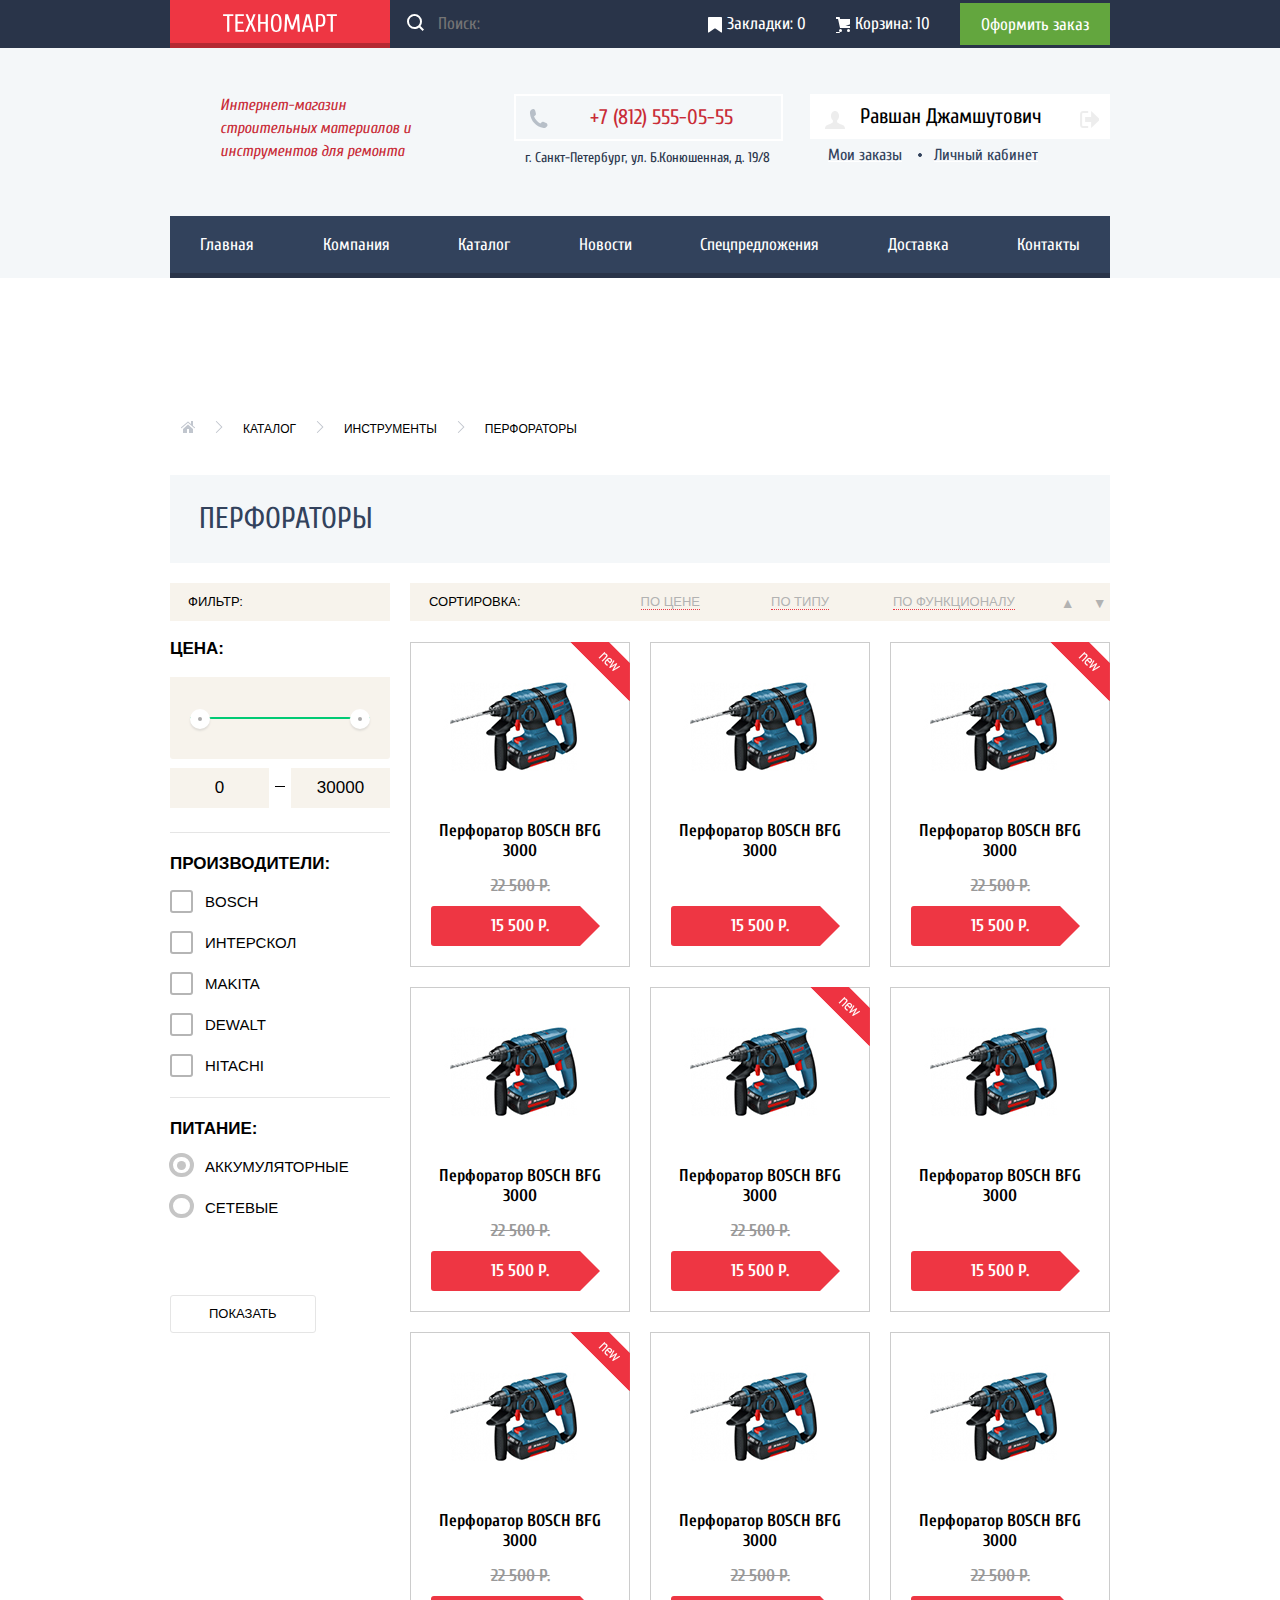
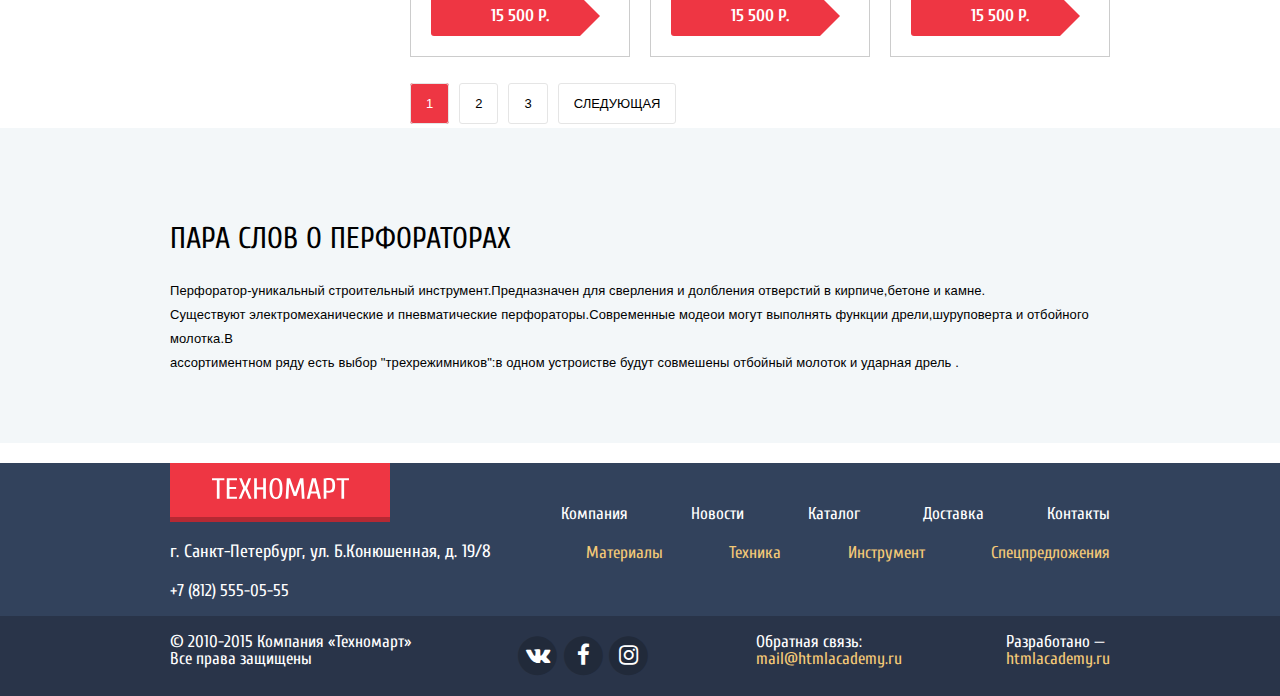
==== commit adbf408c: "правки по валидатору" ====
--- a/inner.html
+++ b/inner.html
@@ -16,7 +16,7 @@
     <div class="user-navigation">
       <div class="container top-navigation">
         <div class="logo-search">
-        <a class="top-logo" href="index.html"><img src="img/logo-technomart.svg" alt="ТЕХНОМАРТ" /></a>
+        <a class="top-logo" href="index.html"><img width="114" height="18" src="img/logo-technomart.svg" alt="ТЕХНОМАРТ" /></a>
         <form class="search">
           <input class="searchBox" type="search" placeholder="Поиск:" />
         </form>
@@ -91,12 +91,12 @@
     <section class="container">
       <div>
         <ul class="breadcrumbs">
-          <li><a href="#"><img alt=" " src="img/icon-home.svg"></a></li>
-          <li><img alt=" " src="img/icon-right-small.svg"></li>
+          <li><a href="#"><img width="15" height="12" alt=" " src="img/icon-home.svg"></a></li>
+          <li><img width="8" height="12" alt=" " src="img/icon-right-small.svg"></li>
           <li><a href="#">КАТАЛОГ</a></li>
-          <li><img alt=" " src="img/icon-right-small.svg"></li>
+          <li><img width="8" height="12" alt=" " src="img/icon-right-small.svg"></li>
           <li><a href="#">ИНСТРУМЕНТЫ</a></li>
-          <li><img alt=" " src="img/icon-right-small.svg"></li>
+          <li><img width="8" height="12" alt=" " src="img/icon-right-small.svg"></li>
           <li><a href="#">ПЕРФОРАТОРЫ</a></li>
         </ul>
       </div>
@@ -184,17 +184,17 @@
                 <a href="#" class="buy">Купить</a>
                 <a href="#" class="bookmark">В закладки</a>
               </div>
-              <div class="image"><img width="218" height="168" src="img/perforator-2.png"></div>
-              <div class="title">Перфоратор BOSCH BFG 3000</div>
-              <div class="discount">22 500 Р.</div>
-              <div class="price">15 500 Р.</div>
-            </div>
-            <div class="catalog-item">
-              <div class="actions">
-                <a href="#" class="buy">Купить</a>
-                <a href="#" class="bookmark">В закладки</a>
-              </div>
-              <div class="image"><img width="218" height="168" src="img/perforator-2.png"></div>
+              <div class="image"><img alt="" width="218" height="168" src="img/perforator-2.png"></div>
+              <div class="title">Перфоратор BOSCH BFG 3000</div>
+              <div class="discount">22 500 Р.</div>
+              <div class="price">15 500 Р.</div>
+            </div>
+            <div class="catalog-item">
+              <div class="actions">
+                <a href="#" class="buy">Купить</a>
+                <a href="#" class="bookmark">В закладки</a>
+              </div>
+              <div class="image"><img alt="" width="218" height="168" src="img/perforator-2.png"></div>
               <div class="title">Перфоратор BOSCH BFG 3000</div>
               <div class="discount"></div>
               <div class="price">15 500 Р.</div>
@@ -205,17 +205,17 @@
                 <a href="#" class="buy">Купить</a>
                 <a href="#" class="bookmark">В закладки</a>
               </div>
-              <div class="image"><img width="218" height="168" src="img/perforator-2.png"></div>
-              <div class="title">Перфоратор BOSCH BFG 3000</div>
-              <div class="discount">22 500 Р.</div>
-              <div class="price">15 500 Р.</div>
-            </div>
-            <div class="catalog-item">
-              <div class="actions">
-                <a href="#" class="buy">Купить</a>
-                <a href="#" class="bookmark">В закладки</a>
-              </div>
-              <div class="image"><img width="218" height="168" src="img/perforator-2.png"></div>
+              <div class="image"><img alt="" width="218" height="168" src="img/perforator-2.png"></div>
+              <div class="title">Перфоратор BOSCH BFG 3000</div>
+              <div class="discount">22 500 Р.</div>
+              <div class="price">15 500 Р.</div>
+            </div>
+            <div class="catalog-item">
+              <div class="actions">
+                <a href="#" class="buy">Купить</a>
+                <a href="#" class="bookmark">В закладки</a>
+              </div>
+              <div class="image"><img alt="" width="218" height="168" src="img/perforator-2.png"></div>
               <div class="title">Перфоратор BOSCH BFG 3000</div>
               <div class="discount">22 500 Р.</div>
               <div class="price">15 500 Р.</div>
@@ -226,17 +226,17 @@
                 <a href="#" class="buy">Купить</a>
                 <a href="#" class="bookmark">В закладки</a>
               </div>
-              <div class="image"><img width="218" height="168" src="img/perforator-2.png"></div>
-              <div class="title">Перфоратор BOSCH BFG 3000</div>
-              <div class="discount">22 500 Р.</div>
-              <div class="price">15 500 Р.</div>
-            </div>
-            <div class="catalog-item">
-              <div class="actions">
-                <a href="#" class="buy">Купить</a>
-                <a href="#" class="bookmark">В закладки</a>
-              </div>
-              <div class="image"><img width="218" height="168" src="img/perforator-2.png"></div>
+              <div class="image"><img alt="" width="218" height="168" src="img/perforator-2.png"></div>
+              <div class="title">Перфоратор BOSCH BFG 3000</div>
+              <div class="discount">22 500 Р.</div>
+              <div class="price">15 500 Р.</div>
+            </div>
+            <div class="catalog-item">
+              <div class="actions">
+                <a href="#" class="buy">Купить</a>
+                <a href="#" class="bookmark">В закладки</a>
+              </div>
+              <div class="image"><img alt="" width="218" height="168" src="img/perforator-2.png"></div>
               <div class="title">Перфоратор BOSCH BFG 3000</div>
               <div class="discount"></div>
               <div class="price">15 500 Р.</div>
@@ -247,27 +247,27 @@
                 <a href="#" class="buy">Купить</a>
                 <a href="#" class="bookmark">В закладки</a>
               </div>
-              <div class="image"><img width="218" height="168" src="img/perforator-2.png"></div>
-              <div class="title">Перфоратор BOSCH BFG 3000</div>
-              <div class="discount">22 500 Р.</div>
-              <div class="price">15 500 Р.</div>
-            </div>
-            <div class="catalog-item">
-              <div class="actions">
-                <a href="#" class="buy">Купить</a>
-                <a href="#" class="bookmark">В закладки</a>
-              </div>
-              <div class="image"><img width="218" height="168" src="img/perforator-2.png"></div>
-              <div class="title">Перфоратор BOSCH BFG 3000</div>
-              <div class="discount">22 500 Р.</div>
-              <div class="price">15 500 Р.</div>
-            </div>
-            <div class="catalog-item">
-              <div class="actions">
-                <a href="#" class="buy">Купить</a>
-                <a href="#" class="bookmark">В закладки</a>
-              </div>
-              <div class="image"><img width="218" height="168" src="img/perforator-2.png"></div>
+              <div class="image"><img alt="" width="218" height="168" src="img/perforator-2.png"></div>
+              <div class="title">Перфоратор BOSCH BFG 3000</div>
+              <div class="discount">22 500 Р.</div>
+              <div class="price">15 500 Р.</div>
+            </div>
+            <div class="catalog-item">
+              <div class="actions">
+                <a href="#" class="buy">Купить</a>
+                <a href="#" class="bookmark">В закладки</a>
+              </div>
+              <div class="image"><img alt="" width="218" height="168" src="img/perforator-2.png"></div>
+              <div class="title">Перфоратор BOSCH BFG 3000</div>
+              <div class="discount">22 500 Р.</div>
+              <div class="price">15 500 Р.</div>
+            </div>
+            <div class="catalog-item">
+              <div class="actions">
+                <a href="#" class="buy">Купить</a>
+                <a href="#" class="bookmark">В закладки</a>
+              </div>
+              <div class="image"><img alt="" width="218" height="168" src="img/perforator-2.png"></div>
               <div class="title">Перфоратор BOSCH BFG 3000</div>
               <div class="discount">22 500 Р.</div>
               <div class="price">15 500 Р.</div>
@@ -303,7 +303,7 @@
       <div class="first-footer-wrapper ">
         <div class="container first-footer ">
           <div>
-            <a class="bottom-logo" href="index.html "><img alt=" " src="img/logo-technomart.svg " /></a>
+            <a class="bottom-logo" href="index.html "><img width="137" height="22" alt=" " src="img/logo-technomart.svg " /></a>
             <p class="adress ">г. Санкт-Петербург, ул. Б.Конюшенная, д. 19/8</p>
             <p class="phone ">+7 (812) 555-05-55</p>
           </div>
--- a/css/style.css
+++ b/css/style.css
@@ -525,14 +525,13 @@
   font-size: 24px;
   line-height: 30px;
   font-weight: bold;
-
 }
 
 .feature-list-item a {
   font-size: 14px;
   line-height: 18px;
   text-align: center;
-    width: 135px;
+  width: 135px;
   margin-bottom: 22px;
   display: inline-block;
   padding: 0;
@@ -543,8 +542,7 @@
   border-radius: 3px;
 }
 
-.feature-section{
-
+.feature-section {
   margin-left: 20px;
 }
 
@@ -888,6 +886,10 @@
   list-style-type: none;
 }
 
+.transport-companies-section {
+  padding-bottom: 25px;
+}
+
 .transport-companies a {
   color: black;
 }
@@ -1005,14 +1007,12 @@
   width: 300px;
   margin: 0;
   padding: 0;
-
 }
 
 .user-cabinet p {
   position: relative;
   margin: 0;
   margin-bottom: 7px;
-
 }
 
 .user-name:active {
@@ -1020,143 +1020,112 @@
   color: rgba(0, 0, 0, .3);
 }
 
-.user-data
-{
-    display: -webkit-box;
-    display: -ms-flexbox;
-    display: flex;
-
-    margin: 0;
-    padding: 0;
-    padding-left: 18px;
-
-    -webkit-box-pack: left;
-    -ms-flex-pack: left;
-    justify-content: left;
-}
-.user-data a
-{
-    font-family: 'Cuprum','Arial', sans-serif;
-    font-weight: 200;
-
-    display: block;
-
-    margin: 0;
-    padding: 0;
-
-    color: #32425c;
-}
-.user-data li
-{
-    font-size: 16px;
-    line-height: 18px;
-
-    display: block;
-
-    margin: 0;
-    padding: 0;
-
-    text-decoration: underline;
-}
-.user-data li:nth-of-type(1)
-{
-    position: relative;
-
-    padding-right: 32px;
-}
-.user-data li:nth-of-type(1)::after
-{
-    font-size: 27px;
-
-    position: absolute;
-    top: 7px;
-    right: 12px;
-
-    width: 2px;
-    height: 2px;
-
-    content: '';
-
-    color: #32425c;
-    border: 1px solid #32425c;
-    border-radius: 50%;
-    background-color: #32425c;
-}
-.user-data a:hover,
-.user-data a:focus
-{
-    text-decoration: underline;
-
-    color: #ee3643;
-}
-.user-data a:active
-{
-    color: #cacaca;
-}
-.user-name
-{
-    font-size: 21px;
-    font-weight: 200;
-    line-height: 21px;
-
-    position: relative;
-
-    display: block;
-
-    width: 300px;
-    padding: 12px 0;
-
-    text-align: center;
-    text-indent: -19px;
-
-    color: black;
-    background-color: white;
-}
-.profile-icon
-{
-    position: absolute;
-    top: 17px;
-    left: 15px;
-
-    width: 20px;
-    height: 20px;
-
-    content: '';
-
-    opacity: .3;
-    background-color: white;
-    background-image: url(../img/icon-user.svg);
-    background-repeat: no-repeat;
-    background-position: 0 0;
-}
-.logout
-{
-    position: absolute;
-    top: 17px;
-    right: 11px;
-
-    width: 20px;
-    height: 20px;
-
-    content: '';
-
-    opacity: .3;
-    background-color: white;
-    background-image: url(../img/icon-logout.svg);
-    background-repeat: no-repeat;
-    background-position: 0 0;
-}
-.profile-icon:hover,
-.logout:hover,
-.profile-icon:focus,
-.logout:focus
-{
-    opacity: 1;
-}
-.profile-icon:active,
-.logout:active
-{
-    opacity: .3;
+.user-data {
+  display: -webkit-box;
+  display: -ms-flexbox;
+  display: flex;
+  margin: 0;
+  padding: 0;
+  padding-left: 18px;
+  -webkit-box-pack: left;
+  -ms-flex-pack: left;
+  justify-content: left;
+}
+
+.user-data a {
+  font-family: 'Cuprum', 'Arial', sans-serif;
+  font-weight: 200;
+  display: block;
+  margin: 0;
+  padding: 0;
+  color: #32425c;
+}
+
+.user-data li {
+  font-size: 16px;
+  line-height: 18px;
+  display: block;
+  margin: 0;
+  padding: 0;
+  text-decoration: underline;
+}
+
+.user-data li:nth-of-type(1) {
+  position: relative;
+  padding-right: 32px;
+}
+
+.user-data li:nth-of-type(1)::after {
+  font-size: 27px;
+  position: absolute;
+  top: 7px;
+  right: 12px;
+  width: 2px;
+  height: 2px;
+  content: '';
+  color: #32425c;
+  border: 1px solid #32425c;
+  border-radius: 50%;
+  background-color: #32425c;
+}
+
+.user-data a:hover, .user-data a:focus {
+  text-decoration: underline;
+  color: #ee3643;
+}
+
+.user-data a:active {
+  color: #cacaca;
+}
+
+.user-name {
+  font-size: 21px;
+  font-weight: 200;
+  line-height: 21px;
+  position: relative;
+  display: block;
+  width: 300px;
+  padding: 12px 0;
+  text-align: center;
+  text-indent: -19px;
+  color: black;
+  background-color: white;
+}
+
+.profile-icon {
+  position: absolute;
+  top: 17px;
+  left: 15px;
+  width: 20px;
+  height: 20px;
+  content: '';
+  opacity: .3;
+  background-color: white;
+  background-image: url(../img/icon-user.svg);
+  background-repeat: no-repeat;
+  background-position: 0 0;
+}
+
+.logout {
+  position: absolute;
+  top: 17px;
+  right: 11px;
+  width: 20px;
+  height: 20px;
+  content: '';
+  opacity: .3;
+  background-color: white;
+  background-image: url(../img/icon-logout.svg);
+  background-repeat: no-repeat;
+  background-position: 0 0;
+}
+
+.profile-icon:hover, .logout:hover, .profile-icon:focus, .logout:focus {
+  opacity: 1;
+}
+
+.profile-icon:active, .logout:active {
+  opacity: .3;
 }
 
 .breadcrumbs {
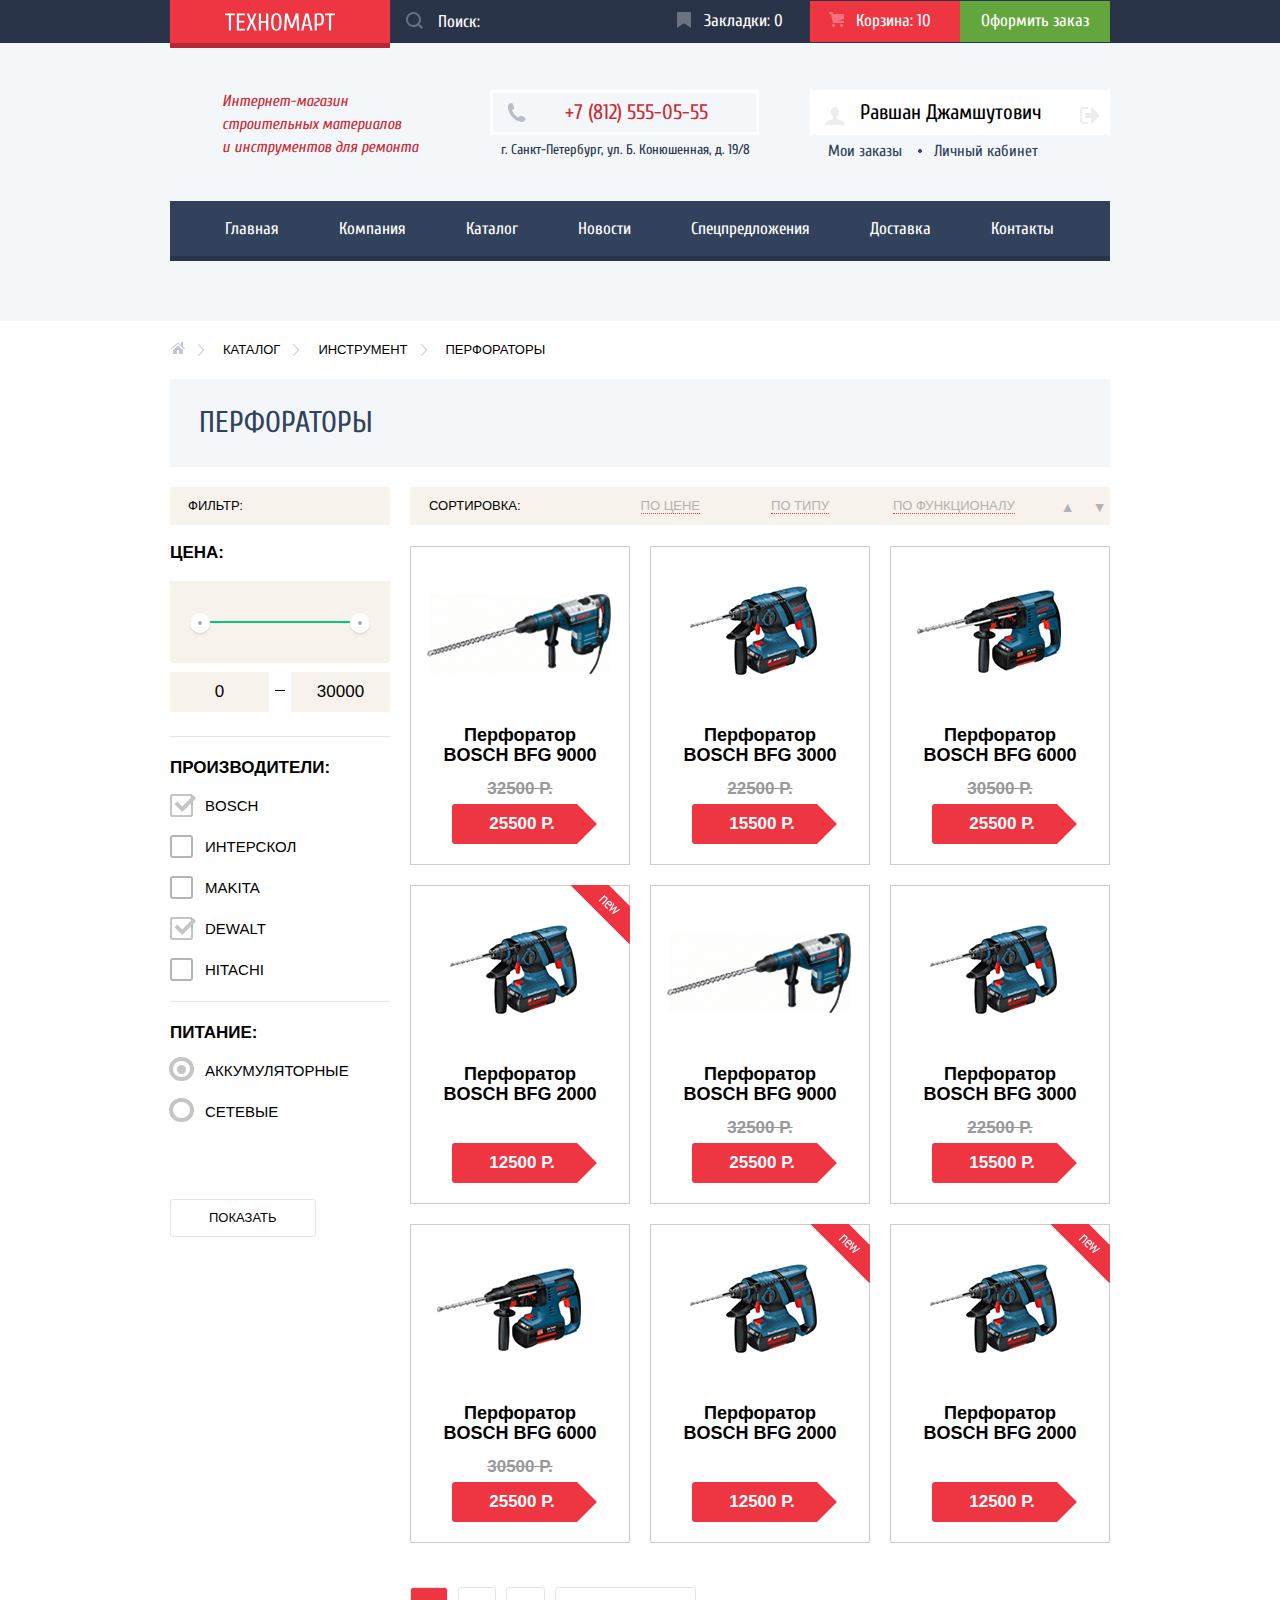
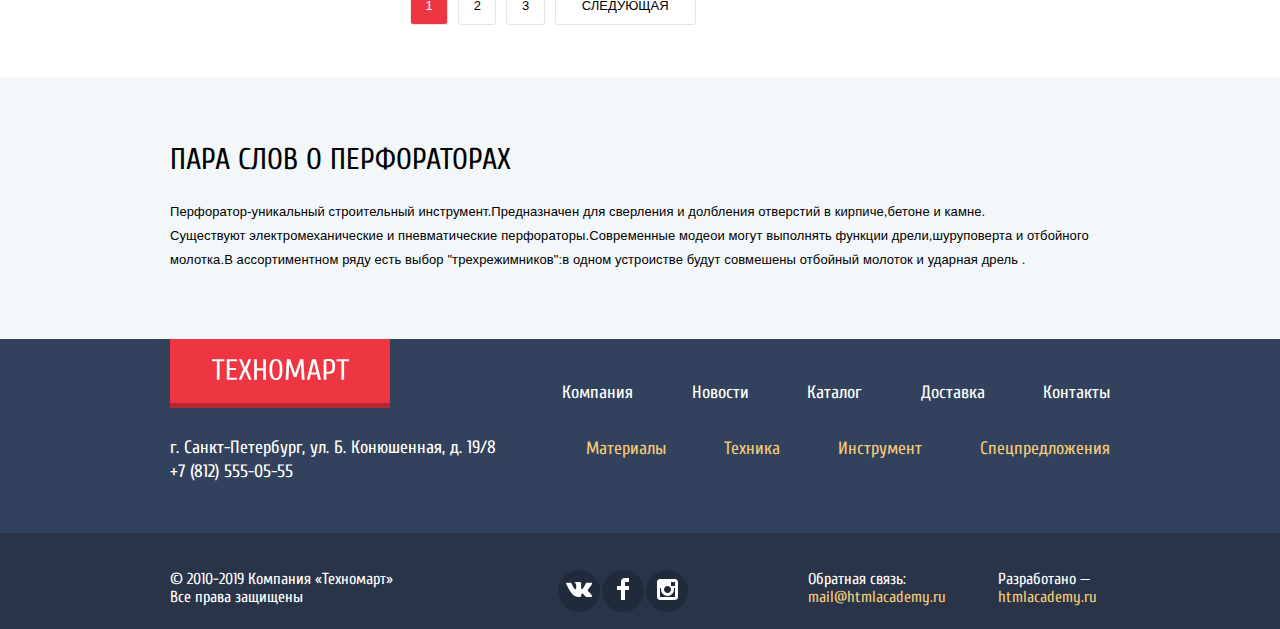
==== commit a83b1c41: "попытка 2" ====
--- a/inner.html
+++ b/inner.html
@@ -1,311 +1,427 @@
 <!DOCTYPE html>
 <html lang="ru">
+  <head>
+    <meta charset="utf-8" />
+    <title>Техномарт</title>
+    <link
+      href="https://fonts.googleapis.com/css?family=Cuprum:400,400i,700&display=swap&subset=cyrillic-ext"
+      rel="stylesheet"
+    />
+    <link href="css/style.css" rel="stylesheet" />
+    <link href="css/normalize.css" rel="stylesheet" />
+  </head>
 
-<head>
-  <meta charset="utf-8" />
-  <title>Техномарт</title>
-  <link href="https://fonts.googleapis.com/css?family=Cuprum:400,400i,700&display=swap&subset=cyrillic-ext"
-    rel="stylesheet" />
-  <link rel="stylesheet" href="https://cdnjs.cloudflare.com/ajax/libs/font-awesome/4.7.0/css/font-awesome.min.css" />
-  <link href="css/style.css" rel="stylesheet" />
-  <link href="css/normalize.css" rel="stylesheet" />
-</head>
-
-<body>
-  <header class="main-header">
-    <div class="user-navigation">
-      <div class="container top-navigation">
-        <div class="logo-search">
-        <a class="top-logo" href="index.html"><img width="114" height="18" src="img/logo-technomart.svg" alt="ТЕХНОМАРТ" /></a>
-        <form class="search">
-          <input class="searchBox" type="search" placeholder="Поиск:" />
-        </form>
-        </div>
-        <ul class="order-navigation">
-          <li>
-            <a class="icon-bookmark" href="#">Закладки: 0</a>
-          </li>
-          <li>
-            <a class="icon-basket" href="#">Корзина: 10</a>
-          </li>
-          <li class="order-button">
-            <a class="checkout" href="#">Оформить заказ</a>
-          </li>
-        </ul>
+  <body>
+    <header class="main-header">
+      <div class="user-navigation">
+        <div class="container top-navigation">
+          <div class="logo-search">
+            <a class="top-logo" href="index.html"
+              ><img
+                width="110"
+                height="18"
+                src="img/logo-technomart.svg"
+                alt="ТЕХНОМАРТ"
+            /></a>
+            <form class="search">
+              <input class="searchBox" type="search" placeholder="Поиск:" />
+              <label class="searchLabel" for="searchInput"></label>
+            </form>
+          </div>
+          <ul class="order-navigation">
+            <li>
+              <a class="icon-bookmark" href="#"><span>Закладки: 0</span></a>
+            </li>
+            <li>
+              <a class="icon-basket basket-notempty" href="#"
+                ><span>Корзина: 10</span></a
+              >
+            </li>
+            <li class="order-button">
+              <a class="checkout" href="#">Оформить заказ</a>
+            </li>
+          </ul>
+        </div>
       </div>
-    </div>
-    <div class="main-navigation-wrapper">
-      <div class="container">
-        <div class="login-nagivation">
-          <p class="shop-description">
-            Интернет-магазин строительных материалов и инструментов для
-            ремонта
-          </p>
-          <div class="header-contact">
-            <a href="#" class="tel-header">+7 (812) 555-05-55</a>
-            <p class="adress-header">
-              г. Санкт-Петербург, ул. Б.Конюшенная, д. 19/8
-            </p>
-          </div>
-          <div class="user-cabinet">
+      <div class="main-navigation-wrapper">
+        <div class="container">
+          <div class="login-nagivation">
+            <div class="shop-description">
+              <p>Интернет-магазин</p>
+              <p>строительных материалов</p>
+              <p>и инструментов для ремонта</p>
+            </div>
+            <div class="header-contact">
+              <a href="#" class="tel-header">+7 (812) 555-05-55</a>
+              <p class="adress-header">
+                г. Санкт-Петербург, ул. Б. Конюшенная, д. 19/8
+              </p>
+            </div>
+            <div class="user-cabinet">
               <p>
                 <a href="profile.html" class="user-name">Равшан Джамшутович </a>
-                <a href="profile.html" class="profile-icon"> </a>
-                <a href="logout.html" class="logout"> </a>
+                <a href="logout.html" class="logout"></a>
               </p>
               <ul class="user-data">
-                <li> <a href="myorders.html">Мои заказы</a></li>
-                <li> <a href="profile.html">Личный кабинет</a></li>
+                <li><a href="myorders.html">Мои заказы</a></li>
+                <li><a href="profile.html">Личный кабинет</a></li>
               </ul>
             </div>
-        </div>
+          </div>
+        </div>
+        <nav class="container">
+          <ul class="main-navigation">
+            <li>
+              <a href="index.html">Главная</a>
+            </li>
+            <li>
+              <a href="#">Компания</a>
+            </li>
+            <li>
+              <a href="inner.html">Каталог</a>
+            </li>
+            <li>
+              <a href="news">Новости</a>
+            </li>
+            <li>
+              <a href="#">Спецпредложения</a>
+            </li>
+            <li>
+              <a href="#">Доставка</a>
+            </li>
+            <li>
+              <a href="contacts.html">Контакты</a>
+            </li>
+          </ul>
+        </nav>
       </div>
-      <nav class="container">
-        <ul class="main-navigation">
-          <li>
-            <a href="index.html">Главная</a>
-          </li>
-          <li>
-            <a href="#">Компания</a>
-          </li>
-          <li>
-            <a href="inner.html">Каталог</a>
-          </li>
-          <li>
-            <a href="news">Новости</a>
-          </li>
-          <li>
-            <a href="#">Спецпредложения</a>
-          </li>
-          <li>
-            <a href="#">Доставка</a>
-          </li>
-          <li>
-            <a href="contacts.html">Контакты</a>
-          </li>
-        </ul>
-      </nav>
-    </div>
-  </header>
-  <main>
-    <section class="container">
-      <div>
-        <ul class="breadcrumbs">
-          <li><a href="#"><img width="15" height="12" alt=" " src="img/icon-home.svg"></a></li>
-          <li><img width="8" height="12" alt=" " src="img/icon-right-small.svg"></li>
-          <li><a href="#">КАТАЛОГ</a></li>
-          <li><img width="8" height="12" alt=" " src="img/icon-right-small.svg"></li>
-          <li><a href="#">ИНСТРУМЕНТЫ</a></li>
-          <li><img width="8" height="12" alt=" " src="img/icon-right-small.svg"></li>
-          <li><a href="#">ПЕРФОРАТОРЫ</a></li>
-        </ul>
+    </header>
+    <main>
+      <section class="container">
+        <div>
+          <ul class="breadcrumbs">
+            <li>
+              <a href="#" class="home-icon"
+                ><img width="15" height="12" alt=" " src="img/icon-home.svg"
+              /></a>
+            </li>
+            <li><a href="#">КАТАЛОГ</a></li>
+            <li><a href="#">ИНСТРУМЕНТ</a></li>
+            <li><a href="#">ПЕРФОРАТОРЫ</a></li>
+          </ul>
+        </div>
+        <div class="catalog-heading">
+          <h2 class="title-catalog">ПЕРФОРАТОРЫ</h2>
+        </div>
+        <div class="catalog-main-section">
+          <div class="filter">
+            <form method="get" action="https://echo.htmlacademy.ru">
+              <p class="filter-line ">ФИЛЬТР:</p>
+              <fieldset class="form-first">
+                <legend>ЦЕНА:</legend>
+                <div class="range">
+                  <div class="range-line"></div>
+                  <div class="range-circle"></div>
+                  <div class="range-circle-right"></div>
+                </div>
+                <div class="price-row">
+                  <input class="price-range" type="text" value="0" />
+                  <p></p>
+                  <input class="price-range" type="text" value="30000" />
+                </div>
+              </fieldset>
+              <fieldset class="form-first">
+                <legend>ПРОИЗВОДИТЕЛИ:</legend>
+                <ul class="filter-flex">
+                  <li class="form">
+                    <input
+                      class="visually-hidden filter-input-checkbox"
+                      type="checkbox"
+                      checked
+                      name="brand"
+                      id="bosh"
+                    />
+                    <label for="bosh" tabindex="0">BOSCH </label>
+                  </li>
+                  <li class="form">
+                    <input
+                      class="visually-hidden filter-input-checkbox"
+                      type="checkbox"
+                      name="brand"
+                      id="interscol"
+                    />
+                    <label for="interscol" tabindex="0">ИНТЕРСКОЛ</label>
+                  </li>
+                  <li class="form">
+                    <input
+                      class="visually-hidden filter-input-checkbox"
+                      type="checkbox"
+                      name="brand"
+                      id="makita"
+                    />
+                    <label for="makita" tabindex="0"> MAKITA</label>
+                  </li>
+                  <li class="form">
+                    <input
+                      class="visually-hidden filter-input-checkbox"
+                      type="checkbox"
+                      checked
+                      name="brand"
+                      id="dewalt"
+                    />
+                    <label for="dewalt" tabindex="0">DEWALT</label>
+                  </li>
+                  <li class="form">
+                    <input
+                      class="visually-hidden filter-input-checkbox"
+                      type="checkbox"
+                      name="brand"
+                      id="hitachi"
+                    />
+                    <label for="hitachi">HITACHI </label>
+                  </li>
+                </ul>
+              </fieldset>
+              <fieldset class="last-form">
+                <legend>ПИТАНИЕ:</legend>
+                <h2 class="visually-hidden">питание товаров</h2>
+                <ul class="filter-flex">
+                  <li class="form">
+                    <input
+                      class="visually-hidden filter-input-radio "
+                      type="radio"
+                      checked
+                      name="power"
+                      value="rechargeable"
+                      id="charher1"
+                    />
+                    <label for="charher1" tabindex="0">АККУМУЛЯТОРНЫЕ </label>
+                  </li>
+                  <li class="form">
+                    <input
+                      class="visually-hidden filter-input-radio "
+                      type="radio"
+                      name="power"
+                      value="network"
+                      id="charher2"
+                    />
+                    <label for="charher2" tabindex="0">СЕТЕВЫЕ</label>
+                  </li>
+                </ul>
+              </fieldset>
+              <button type="submit" class="submit-filter">ПОКАЗАТЬ</button>
+            </form>
+          </div>
+
+          <div class="listing-section">
+            <div class="div-sort">
+              <p>СОРТИРОВКА:</p>
+              <ul class="sort-panel">
+                <li><a class="sort-panel-current">ПО ЦЕНЕ</a></li>
+                <li><a href="#">ПО ТИПУ</a></li>
+                <li><a href="#">ПО ФУНКЦИОНАЛУ</a></li>
+              </ul>
+              <a class="up" href="#">&#9650;</a>
+              <a class="up" href="#">&#9660;</a>
+            </div>
+            <ul class="catalog-items">
+              <li class="catalog-item">
+                <div class="actions">
+                  <a href="#" class="buy">Купить</a>
+                  <a href="#" class="bookmark">В закладки</a>
+                </div>
+                <div class="image">
+                  <img
+                    alt=" "
+                    width="218"
+                    height="168"
+                    src="img/perforator-1.png "
+                  />
+                </div>
+                <h3 class="title"><a href="#">Перфоратор BOSCH BFG 9000</a></h3>
+                <div class="discount">32500 Р.</div>
+                <div class="price">25500 Р.</div>
+              </li>
+              <li class="catalog-item">
+                <div class="actions">
+                  <a href="#" class="buy">Купить</a>
+                  <a href="#" class="bookmark">В закладки</a>
+                </div>
+                <div class="image">
+                  <img
+                    alt=" "
+                    width="218"
+                    height="168"
+                    src="img/perforator-2.png"
+                  />
+                </div>
+                <h3 class="title"><a href="#">Перфоратор BOSCH BFG 3000</a></h3>
+                <div class="discount">22500 Р.</div>
+                <div class="price">15500 Р.</div>
+              </li>
+              <li class="catalog-item">
+                <div class="actions">
+                  <a href="#" class="buy">Купить</a>
+                  <a href="#" class="bookmark">В закладки</a>
+                </div>
+                <div class="image">
+                  <img
+                    alt=" "
+                    width="218"
+                    height="168"
+                    src="img/perforator-3.png"
+                  />
+                </div>
+                <h3 class="title"><a href="#">Перфоратор BOSCH BFG 6000</a></h3>
+                <div class="discount">30500 Р.</div>
+                <div class="price">25500 Р.</div>
+              </li>
+              <li class="catalog-item">
+                <div class="flag flag-new">новинка</div>
+                <div class="actions">
+                  <a href="#" class="buy">Купить</a>
+                  <a href="#" class="bookmark">В закладки</a>
+                </div>
+                <div class="image">
+                  <img
+                    alt=" "
+                    width="218"
+                    height="168"
+                    src="img/perforator-4.png"
+                  />
+                </div>
+                <h3 class="title"><a href="#">Перфоратор BOSCH BFG 2000</a></h3>
+                <div class="discount"></div>
+                <div class="price">12500 Р.</div>
+              </li>
+              <li class="catalog-item">
+                <div class="actions">
+                  <a href="#" class="buy">Купить</a>
+                  <a href="#" class="bookmark">В закладки</a>
+                </div>
+                <div class="image">
+                  <img
+                    alt=" "
+                    width="218"
+                    height="168"
+                    src="img/perforator-1.png "
+                  />
+                </div>
+                <h3 class="title"><a href="#">Перфоратор BOSCH BFG 9000</a></h3>
+                <div class="discount">32500 Р.</div>
+                <div class="price">25500 Р.</div>
+              </li>
+              <li class="catalog-item">
+                <div class="actions">
+                  <a href="#" class="buy">Купить</a>
+                  <a href="#" class="bookmark">В закладки</a>
+                </div>
+                <div class="image">
+                  <img
+                    alt=" "
+                    width="218"
+                    height="168"
+                    src="img/perforator-2.png"
+                  />
+                </div>
+                <h3 class="title"><a href="#">Перфоратор BOSCH BFG 3000</a></h3>
+                <div class="discount">22500 Р.</div>
+                <div class="price">15500 Р.</div>
+              </li>
+              <li class="catalog-item">
+                <div class="actions">
+                  <a href="#" class="buy">Купить</a>
+                  <a href="#" class="bookmark">В закладки</a>
+                </div>
+                <div class="image">
+                  <img
+                    alt=" "
+                    width="218"
+                    height="168"
+                    src="img/perforator-3.png"
+                  />
+                </div>
+                <h3 class="title"><a href="#">Перфоратор BOSCH BFG 6000</a></h3>
+                <div class="discount">30500 Р.</div>
+                <div class="price">25500 Р.</div>
+              </li>
+              <li class="catalog-item">
+                <div class="flag flag-new">новинка</div>
+                <div class="actions">
+                  <a href="#" class="buy">Купить</a>
+                  <a href="#" class="bookmark">В закладки</a>
+                </div>
+                <div class="image">
+                  <img
+                    alt=" "
+                    width="218"
+                    height="168"
+                    src="img/perforator-4.png"
+                  />
+                </div>
+                <h3 class="title"><a href="#">Перфоратор BOSCH BFG 2000</a></h3>
+                <div class="discount"></div>
+                <div class="price">12500 Р.</div>
+              </li>
+              <li class="catalog-item">
+                <div class="flag flag-new">новинка</div>
+                <div class="actions">
+                  <a href="#" class="buy">Купить</a>
+                  <a href="#" class="bookmark">В закладки</a>
+                </div>
+                <div class="image">
+                  <img
+                    alt=" "
+                    width="218"
+                    height="168"
+                    src="img/perforator-4.png"
+                  />
+                </div>
+                <h3 class="title"><a href="#">Перфоратор BOSCH BFG 2000</a></h3>
+                <div class="discount"></div>
+                <div class="price">12500 Р.</div>
+              </li>
+            </ul>
+            <div class="pagination-wrapper">
+              <ul class="pagination">
+                <li class="pagination-current"><a href="#">1</a></li>
+                <li><a href="#">2</a></li>
+                <li><a href="#">3</a></li>
+              </ul>
+              <a class="next-page" href="#">СЛЕДУЮЩАЯ</a>
+            </div>
+          </div>
+        </div>
+      </section>
+      <div class="about-drill">
+        <div class="container">
+          <h3 class="section-heading">ПАРА СЛОВ О ПЕРФОРАТОРАХ</h3>
+          <p>
+            Перфоратор-уникальный строительный инструмент.Предназначен для
+            сверления и долбления отверстий в кирпиче,бетоне и камне.<br />
+            Существуют электромеханические и пневматические
+            перфораторы.Современные модеои могут выполнять функции
+            дрели,шуруповерта и отбойного молотка.В ассортиментном ряду есть
+            выбор "трехрежимников":в одном устроистве будут совмешены отбойный
+            молоток и ударная дрель .
+          </p>
+        </div>
       </div>
-      <div class="catalog-heading">
-        <h3 class="title-catalog">ПЕРФОРАТОРЫ</h3>
-      </div>
-      <div class="catalog-main-section">
-
-        <div class="filter">
-          <form method="get" action="https://echo.htmlacademy.ru">
-            <p class="filter-line "> ФИЛЬТР: </p>
-            <fieldset class="form-first">
-              <legend>ЦЕНА:</legend>
-              <div class="range">
-                <div class="range-line"></div>
-                <div class="range-circle"></div>
-                <div class="range-circle-right"></div>
-              </div>
-              <div class="price-row">
-                <input class="price-range" type="text" value="0">
-                <p></p>
-                <input class="price-range" type="text" value="30000">
-              </div>
-            </fieldset>
-            <fieldset class="form-first">
-              <legend> ПРОИЗВОДИТЕЛИ:</legend>
-              <ul class="filter-flex">
-                <li class="form">
-                  <input class="visualy-hidden filter-input-checkbox" type="checkbox" checked name="brand" id="bosh">
-                  <label for="bosh" tabindex="0">BOSCH </label>
-                </li>
-                <li class="form">
-                  <input class="visualy-hidden filter-input-checkbox" type="checkbox" name="brand" id="interscol">
-                  <label for="interscol" tabindex="0">ИНТЕРСКОЛ</label>
-                </li>
-                <li class="form">
-                  <input class="visualy-hidden filter-input-checkbox" type="checkbox" name="brand" id="makita">
-                  <label for="makita" tabindex="0"> MAKITA</label>
-                </li>
-                <li class="form">
-                  <input class="visualy-hidden filter-input-checkbox" type="checkbox" checked name="brand" id="dewalt">
-                  <label for="dewalt" tabindex="0">DEWALT</label>
-                </li>
-                <li class="form">
-                  <input class="visualy-hidden filter-input-checkbox" type="checkbox" name="brand" id="hitachi">
-                  <label for="hitachi">HITACHI </label>
-                </li>
-              </ul>
-            </fieldset>
-            <fieldset class="last-form">
-              <legend>ПИТАНИЕ:</legend>
-              <h2 class="visualy-hidden">питание товаров</h2>
-              <ul class="filter-flex">
-                <li class="form">
-                  <input class="visualy-hidden filter-input-radio " type="radio" checked name="power"
-                    value="rechargeable" id="charher1">
-                  <label for="charher1" tabindex="0">АККУМУЛЯТОРНЫЕ </label>
-                </li>
-                <li class="form">
-                  <input class="visualy-hidden filter-input-radio " type="radio" name="power" value="network"
-                    id="charher2">
-                  <label for="charher2" tabindex="0">СЕТЕВЫЕ</label>
-                </li>
-              </ul>
-            </fieldset>
-            <button type="submit" class="submit-filter">ПОКАЗАТЬ</button>
-          </form>
-        </div>
-
-        <div class="listing-section">
-          <div class="div-sort">
-            <p> СОРТИРОВКА:</p>
-            <ul class="sort-panel">
-              <li><a class="sort-panel-current">ПО ЦЕНЕ</a></li>
-              <li><a href="#">ПО ТИПУ</a></li>
-              <li><a href="#">ПО ФУНКЦИОНАЛУ</a></li>
-            </ul>
-            <a class="up" href="#">&#9650;</a>
-            <a class="up" href="#">&#9660;</a>
-          </div>
-          <div class="catalog-items">
-            <div class="catalog-item">
-              <div class="flag flag-new">новинка</div>
-              <div class="actions">
-                <a href="#" class="buy">Купить</a>
-                <a href="#" class="bookmark">В закладки</a>
-              </div>
-              <div class="image"><img alt="" width="218" height="168" src="img/perforator-2.png"></div>
-              <div class="title">Перфоратор BOSCH BFG 3000</div>
-              <div class="discount">22 500 Р.</div>
-              <div class="price">15 500 Р.</div>
-            </div>
-            <div class="catalog-item">
-              <div class="actions">
-                <a href="#" class="buy">Купить</a>
-                <a href="#" class="bookmark">В закладки</a>
-              </div>
-              <div class="image"><img alt="" width="218" height="168" src="img/perforator-2.png"></div>
-              <div class="title">Перфоратор BOSCH BFG 3000</div>
-              <div class="discount"></div>
-              <div class="price">15 500 Р.</div>
-            </div>
-            <div class="catalog-item">
-              <div class="flag flag-new">новинка</div>
-              <div class="actions">
-                <a href="#" class="buy">Купить</a>
-                <a href="#" class="bookmark">В закладки</a>
-              </div>
-              <div class="image"><img alt="" width="218" height="168" src="img/perforator-2.png"></div>
-              <div class="title">Перфоратор BOSCH BFG 3000</div>
-              <div class="discount">22 500 Р.</div>
-              <div class="price">15 500 Р.</div>
-            </div>
-            <div class="catalog-item">
-              <div class="actions">
-                <a href="#" class="buy">Купить</a>
-                <a href="#" class="bookmark">В закладки</a>
-              </div>
-              <div class="image"><img alt="" width="218" height="168" src="img/perforator-2.png"></div>
-              <div class="title">Перфоратор BOSCH BFG 3000</div>
-              <div class="discount">22 500 Р.</div>
-              <div class="price">15 500 Р.</div>
-            </div>
-            <div class="catalog-item">
-              <div class="flag flag-new">новинка</div>
-              <div class="actions">
-                <a href="#" class="buy">Купить</a>
-                <a href="#" class="bookmark">В закладки</a>
-              </div>
-              <div class="image"><img alt="" width="218" height="168" src="img/perforator-2.png"></div>
-              <div class="title">Перфоратор BOSCH BFG 3000</div>
-              <div class="discount">22 500 Р.</div>
-              <div class="price">15 500 Р.</div>
-            </div>
-            <div class="catalog-item">
-              <div class="actions">
-                <a href="#" class="buy">Купить</a>
-                <a href="#" class="bookmark">В закладки</a>
-              </div>
-              <div class="image"><img alt="" width="218" height="168" src="img/perforator-2.png"></div>
-              <div class="title">Перфоратор BOSCH BFG 3000</div>
-              <div class="discount"></div>
-              <div class="price">15 500 Р.</div>
-            </div>
-            <div class="catalog-item">
-              <div class="flag flag-new">новинка</div>
-              <div class="actions">
-                <a href="#" class="buy">Купить</a>
-                <a href="#" class="bookmark">В закладки</a>
-              </div>
-              <div class="image"><img alt="" width="218" height="168" src="img/perforator-2.png"></div>
-              <div class="title">Перфоратор BOSCH BFG 3000</div>
-              <div class="discount">22 500 Р.</div>
-              <div class="price">15 500 Р.</div>
-            </div>
-            <div class="catalog-item">
-              <div class="actions">
-                <a href="#" class="buy">Купить</a>
-                <a href="#" class="bookmark">В закладки</a>
-              </div>
-              <div class="image"><img alt="" width="218" height="168" src="img/perforator-2.png"></div>
-              <div class="title">Перфоратор BOSCH BFG 3000</div>
-              <div class="discount">22 500 Р.</div>
-              <div class="price">15 500 Р.</div>
-            </div>
-            <div class="catalog-item">
-              <div class="actions">
-                <a href="#" class="buy">Купить</a>
-                <a href="#" class="bookmark">В закладки</a>
-              </div>
-              <div class="image"><img alt="" width="218" height="168" src="img/perforator-2.png"></div>
-              <div class="title">Перфоратор BOSCH BFG 3000</div>
-              <div class="discount">22 500 Р.</div>
-              <div class="price">15 500 Р.</div>
-            </div>
-          </div>
-          <ul class="pagination">
-            <li class="pagination-current"><a href="#">1</a></li>
-            <li><a href="#">2</a></li>
-            <li><a href="#">3</a></li>
-            <li><a href="#">СЛЕДУЮЩАЯ</a></li>
-          </ul>
-        </div>
-      </div>
-
-    </section>
-    <div class="about-drill">
-      <div class="container">
-        <h3 class="section-heading">ПАРА СЛОВ О ПЕРФОРАТОРАХ</h3>
-        <p>
-          Перфоратор-уникальный строительный инструмент.Предназначен для сверления и долбления отверстий в
-          кирпиче,бетоне и камне.<br>
-          Существуют электромеханические и пневматические перфораторы.Современные модеои могут выполнять
-          функции
-          дрели,шуруповерта и отбойного молотка.В<br>
-          ассортиментном ряду есть выбор "трехрежимников":в одном устроистве будут совмешены отбойный молоток
-          и
-          ударная дрель .
-        </p>
-      </div>
-    </div>
-  </main>
-  <footer>
+    </main>
+    <footer>
       <div class="first-footer-wrapper ">
         <div class="container first-footer ">
           <div>
-            <a class="bottom-logo" href="index.html "><img width="137" height="22" alt=" " src="img/logo-technomart.svg " /></a>
-            <p class="adress ">г. Санкт-Петербург, ул. Б.Конюшенная, д. 19/8</p>
-            <p class="phone ">+7 (812) 555-05-55</p>
+            <a class="bottom-logo" href="#"
+              ><img
+                width="137"
+                height="22"
+                alt=" "
+                src="img/logo-technomart.svg "
+            /></a>
+            <p class="adress ">
+              г. Санкт-Петербург, ул. Б. Конюшенная, д. 19/8 +7 (812) 555-05-55
+            </p>
           </div>
           <div class="footer-links ">
             <ul class="footer-links-nav ">
@@ -345,47 +461,80 @@
 
       <div class="second-footer-wrapper ">
         <div class="container second-footer">
-
-          <ul>
-              <li>&copy; 2010-2015 Компания &laquo;Техномарт&raquo;</li>
-              <li>Все права защищены
+          <ul class="copyright">
+            <li>&copy; 2010-2019 Компания &laquo;Техномарт&raquo;</li>
+            <li>Все права защищены</li>
+          </ul>
+          <div class="get-in-touch">
+            <ul class="footer-social ">
+              <li>
+                <a href="# " class="# " title="Vkontakte ">
+                  <img
+                    width="26"
+                    height="15"
+                    alt="vkontakte"
+                    src="./img/icon-vk.svg"
+                  />
+                </a>
+              </li>
+              <li>
+                <a href="# " class="# " title="Facebook ">
+                  <img
+                    width="12"
+                    height="22"
+                    alt="facebook"
+                    src="./img/icon-fb.svg"
+                /></a>
+              </li>
+              <li>
+                <a href="# " class="# " title="Instagram ">
+                  <img
+                    width="21"
+                    height="21"
+                    alt="facebook"
+                    src="./img/icon-insta.svg"
+                /></a>
               </li>
             </ul>
-          <ul class="footer-social ">
-            <li>
-              <a href="# " class="# " title="Vkontakte ">
-                  <span class="fa-stack fa-lg">
-                      <i class="fa fa-circle fa-stack-2x footer-social-bg"></i>
-                      <i class="fa fa-vk fa-stack-1x fa-inverse"></i>
-                    </span>
-              </a>
-            </li>
-            <li>
-              <a href="# " class="# " title="Facebook ">
-              <span class="fa-stack fa-lg">
-                <i class="fa fa-circle fa-stack-2x"></i>
-                <i class="fa fa-facebook fa-stack-1x fa-inverse"></i>
-              </span></a>
-            </li>
-            <li>
-              <a href="# " class="# " title="Instagram "><span class="fa-stack fa-lg">
-                  <i class="fa fa-circle fa-stack-2x"></i>
-                  <i class="fa fa-instagram fa-stack-1x fa-inverse"></i>
-                </span></a>
-            </li>
-          </ul>
-          <ul>
-            <li>Обратная связь:</li>
-            <li> <a href="mailto:mail@htmlacademy.ru ">mail@htmlacademy.ru</a></li>
-          </ul>
-          <ul>
-            <li>Разработано — </li>
-            <li> <a href="https://htmlacademy.ru ">htmlacademy.ru</a>
-            </li>
-          </ul>
+            <ul class="our-email">
+              <li>Обратная связь:</li>
+              <li>
+                <a href="mailto:mail@htmlacademy.ru ">mail@htmlacademy.ru</a>
+              </li>
+            </ul>
+            <ul class="made-by">
+              <li>Разработано —</li>
+              <li>
+                <a href="https://htmlacademy.ru/intensive/htmlcss"
+                  >htmlacademy.ru</a
+                >
+              </li>
+            </ul>
+          </div>
         </div>
       </div>
     </footer>
-</body>
-
+    <!--МОДАЛЬНОЕ ОКНО cart + -->
+    <section class="modal modal-cart">
+      <h2 class="visually-hidden">Окно добавления товара в корзину</h2>
+      <div>
+        <button type="button" class="modal-close">ЗАКРЫТЬ</button>
+        <h2 class="visually-hidden">
+          Товар добавлен в корзину
+        </h2>
+        <p class="title-cart-modal">Товар добавлен в корзину!</p>
+      </div>
+      <ul>
+        <li class="button">
+          <a href="#">ОФОРМИТЬ ЗАКАЗ</a>
+        </li>
+        <li>
+          <button type="button" class="button-cart-modal ">
+            ПРОДОЛЖИТЬ ПОКУПКИ
+          </button>
+        </li>
+      </ul>
+    </section>
+    <script src="js/main.js"></script>
+  </body>
 </html>
--- a/css/style.css
+++ b/css/style.css
@@ -2,12 +2,12 @@
   box-sizing: border-box;
 }
 
-::before, ::after {
+::before,
+::after {
   box-sizing: inherit;
 }
 
 body {
-  /*background-image: url("../img/technomart-index.jpg");*/
   background-position: top;
   background-repeat: no-repeat;
   font-family: "Cuprum", "Arial", sans-serif;
@@ -20,15 +20,15 @@
   background-color: #fff;
 }
 
-.visualy-hidden {
-  position: absolute;
+.visually-hidden {
+  position: absolute;
+  width: 1px;
+  height: 1px;
+  margin: -1px;
+  border: 0;
+  padding: 0;
+  clip: rect(0 0 0 0);
   overflow: hidden;
-  clip: rect(0 0 0 0);
-  height: 1px;
-  width: 1px;
-  margin: -1px;
-  padding: 0;
-  border: 0;
 }
 
 img {
@@ -41,11 +41,6 @@
 }
 
 .container {
-  /*
-  outline: #f66 dashed;
-  display: flex;
-  align-items: center;
-  */
   width: 940px;
   margin: 0 auto;
   padding: 0 10px;
@@ -74,7 +69,9 @@
   width: 253px;
 }
 
-.button:hover, .button:focus, .button:active {
+.button:hover,
+.button:focus,
+.button:active {
   background-color: #c92c37;
 }
 
@@ -91,38 +88,75 @@
   text-align: center;
   width: 220px;
   background-color: #ee3643;
-  border-bottom: 5px solid #b52933;
+  box-shadow: 0 5px 0 #b52933;
+}
+
+.top-logo:hover,
+.top-logo:focus {
+  background-color: #ca2c37;
 }
 
 .top-logo img {
-  margin-top: 14px;
+  margin-top: 13px;
   height: 18px;
+}
+
+.search {
+  position: relative;
+}
+
+.searchBox:hover {
+  background-color: #212a3a;
 }
 
 .searchBox {
   min-width: 260px;
   margin: 0;
   padding: 0;
-  padding-top: 14px;
-  padding-bottom: 14px;
+  padding-top: 11.5px;
+  padding-bottom: 11.5px;
   padding-right: 10px;
   padding-left: 48px;
   border: none;
-  background: none;
-  background-color: transparent;
+  background-color: #293449;
+}
+
+.searchLabel {
+  position: absolute;
+  top: 12px;
+  left: 16px;
+
+  width: 17px;
+  height: 17px;
+  opacity: 0.3;
   background-image: url("../img/icon-search.svg");
   background-repeat: no-repeat;
-  background-position-x: 17px;
-  background-position-y: 14px;
+  background-position: 0 0;
+}
+
+.searchBox::-webkit-input-placeholder {
+  color: white;
+}
+
+.searchBox:-ms-input-placeholder {
+  color: white;
+}
+
+.searchBox::-moz-placeholder {
+  color: white;
+}
+
+.searchBox:focus::-webkit-input-placeholder {
+  color: black;
 }
 
 .searchBox:focus {
-  padding-left: 48px;
-  background-color: white;
+  background-color: #fff;
+}
+
+.searchBox:focus + .searchLabel {
   background-image: url("../img/icon-search-red.svg");
-  background-repeat: no-repeat;
-  background-position-x: 17px;
-  background-position-y: 14px;
+  opacity: 1;
 }
 
 .user-navigation {
@@ -132,67 +166,110 @@
 .top-navigation {
   display: flex;
   justify-content: space-between;
+  font-size: 17px;
+  line-height: 18px;
 }
 
 .order-navigation {
+  min-width: 450px;
   margin: 0;
   padding: 0;
   align-items: center;
   display: flex;
-  justify-content: space-evenly;
+  justify-content: flex-end;
   list-style: none;
 }
 
 .order-navigation a {
+  display: block;
+  text-align: center;
+  padding-top: 11px;
+  padding-bottom: 12px;
   color: #fff;
 }
 
-.order-navigation li {
-  margin-left: 30px;
-  display: block;
+.order-navigation span {
+  padding-left: 16px;
+}
+
+.icon-bookmark:hover,
+.icon-bookmark:focus,
+.icon-basket:hover,
+.icon-basket:focus {
+  background-color: #212a3a;
+}
+
+.icon-bookmark:hover::before,
+.icon-bookmark:focus::before,
+.icon-basket:hover::before,
+.icon-basket:focus::before {
+  opacity: 1;
+}
+
+.checkout:hover,
+.checkout:focus {
+  background-color: #5fbb2d;
+}
+
+.login-link:active::before {
+  opacity: 1;
+}
+
+.icon-bookmark {
+  position: relative;
+  min-width: 150px;
+}
+
+.icon-basket {
+  position: relative;
+  min-width: 150px;
+}
+.checkout {
+  min-width: 150px;
+
+  background-color: #63a63e;
+}
+
+.basket-notempty {
+  background-color: #ee3643;
 }
 
 .icon-bookmark::before {
   content: "";
-  margin-right: 5px;
-  vertical-align: middle;
-  display: inline-block;
+  position: absolute;
+
+  left: 17px;
+
   width: 14px;
   height: 16px;
+  opacity: 0.3;
   background-image: url("../img/icon-bookmark.svg");
+  background-repeat: no-repeat;
+  background-position: 0 0;
 }
 
 .icon-basket::before {
   content: "";
-  margin-right: 5px;
-  vertical-align: middle;
-  display: inline-block;
-  width: 14px;
+  position: absolute;
+  left: 19px;
+
+  width: 18px;
   height: 16px;
+  opacity: 0.3;
+
   background-image: url("../img/icon-cart.svg");
-}
-
-.order-button {
-  width: 150px;
-  height: 42px;
-  text-align: center;
-  background-color: #63a63e;
-}
-
-.order-button a {
-  display: block;
-  margin-top: 13px;
+  background-repeat: no-repeat;
+  background-position: 0 0;
 }
 
 .login-nagivation {
   display: flex;
   justify-content: space-between;
-  margin-bottom: 46px;
+  margin-bottom: 39px;
 }
 
 .shop-description {
-  margin: 0;
-  margin-left: 50px;
+  margin-left: 52px;
   font-style: italic;
   font-size: 16px;
   line-height: 23px;
@@ -200,32 +277,40 @@
   width: 197px;
 }
 
+.shop-description p {
+  margin: 0;
+  padding: 0;
+}
+
 .header-contact {
-  margin-left: 70px;
+  margin-left: 20px;
 }
 
 .tel-header {
-  display: inline-block;
-  padding: 11px 48px 11px 13px;
-  border: 2px solid #fff;
+  position: relative;
+  display: block;
+  padding: 9px 48px 9px 72px;
+  margin-bottom: 3px;
+  border: 3px solid #fff;
   font-size: 21px;
   line-height: 21px;
   color: #c92c37;
 }
 
 .tel-header::before {
+  position: absolute;
   content: "";
-  margin-right: 42px;
+  top: 10px;
+  left: 14px;
   vertical-align: middle;
-  display: inline-block;
   width: 19px;
   height: 19px;
   background-image: url("../img/icon-phone.svg");
+  background-position: 0 0;
 }
 
 .adress-header {
   margin: 0;
-  margin-top: 5px;
   padding-left: 11px;
   font-size: 14px;
   line-height: 24px;
@@ -233,6 +318,8 @@
 }
 
 .user {
+  min-width: 299px;
+  justify-content: flex-end;
   padding: 0;
   margin: 0;
   display: flex;
@@ -240,30 +327,35 @@
 }
 
 .user a {
+  display: block;
   padding-top: 13px;
   padding-bottom: 13px;
   color: #444444;
-  display: inline-block;
 }
 
 .login-item {
+  position: relative;
+  padding-right: 25px;
+  padding-left: 47px;
   font-size: 21px;
   line-height: 21px;
   box-sizing: content-box;
   text-align: center;
   margin-right: 10px;
-  width: 121px;
+
   background-color: #ffffff;
 }
 
 .login-item::before {
   content: "";
-  margin-right: 14px;
-  vertical-align: middle;
-  display: inline-block;
+  position: absolute;
+  left: 15px;
+
   width: 20px;
   height: 17px;
+  opacity: 0.3;
   background-image: url("../img/icon-login.svg");
+  background-position: 0 0;
 }
 
 .registration-item {
@@ -275,25 +367,37 @@
   background-color: #ffffff;
 }
 
+.login-item:hover,
+.login-item:focus,
+.registration-item:hover,
+.registration-item:focus {
+  color: #ee3643;
+}
+
+.login-item:hover::before,
+.login-item:focus::before {
+  opacity: 1;
+}
+
 .main-navigation {
   display: flex;
-  justify-content: space-between;
-  margin: 0 auto;
-  padding: 0;
-  margin-bottom: 121px;
+  flex-wrap: wrap;
+  margin: 0;
+  padding: 0 25px;
   list-style: none;
   background-color: #32425c;
   border-bottom: 5px solid #293449;
 }
 
 .main-navigation-wrapper {
-  padding-top: 46px;
+  padding-top: 47px;
+  padding-bottom: 60px;
   background-color: #f4f7f9;
 }
 
 .main-navigation a {
   display: block;
-  padding: 20px 30px;
+  padding: 19px 30px;
   color: #fff;
 }
 
@@ -312,15 +416,20 @@
   display: flex;
   flex-direction: column;
   flex-wrap: wrap;
-  margin-bottom: 20px;
-}
-
-.slider-row {
-  padding: 0;
-  margin: 0;
+  margin-top: 59px;
+  margin-bottom: 56px;
+}
+
+.slider-row,
+.slider-row-large {
+  padding: 0;
+  margin: 0;
+  display: flex;
+  justify-content: space-between;
+}
+
+.main-slider-container .slider-row-large {
   margin-top: 20px;
-  display: flex;
-  justify-content: space-between;
 }
 
 /* slider start */
@@ -370,7 +479,10 @@
   background-color: #7d6a5a;
 }
 
-#slide1:checked~.slider>.slide1, #slide2:checked~.slider>.slide2, .prev:focus~.slider>.slide1, .next:focus~.slider>.slide2 {
+#slide1:checked ~ .slider > .slide1,
+#slide2:checked ~ .slider > .slide2,
+.prev:focus ~ .slider > .slide1,
+.next:focus ~ .slider > .slide2 {
   z-index: 1;
   opacity: 1;
 }
@@ -383,7 +495,8 @@
   width: 300px;
 }
 
-.button-slider:hover, .button-slider:focus {
+.button-slider:hover,
+.button-slider:focus {
   background-color: #ca2c37;
 }
 
@@ -391,18 +504,19 @@
   background-color: #ba2732;
 }
 
-.slides>input {
+.slides > input {
   display: none;
 }
 
 .slides .controls {
   position: absolute;
   left: 150%;
-  margin-left: -98px;
+  margin-left: -119px;
 }
 
 .slides label {
   position: relative;
+  background: black;
   z-index: 10;
   top: 153px;
   left: 377px;
@@ -437,7 +551,9 @@
   -o-border-radius: 50%;
 }
 
-.slides label:hover, #slide1:checked~.controls label:nth-of-type(1), #slide2:checked~.controls label:nth-of-type(2) {
+.slides label:hover,
+#slide1:checked ~ .controls label:nth-of-type(1),
+#slide2:checked ~ .controls label:nth-of-type(2) {
   background: red;
 }
 
@@ -447,7 +563,8 @@
   padding-left: 49px;
 }
 
-.button-slider-text:hover, .button-slider-text:focus {
+.button-slider-text:hover,
+.button-slider-text:focus {
   background-color: #ca2c37;
 }
 
@@ -460,7 +577,9 @@
   z-index: 10;
   top: 207px;
   left: 25px;
-  width: 195px;
+  width: 173px;
+  font-size: 14px;
+  line-height: 18px;
 }
 
 .prev {
@@ -481,7 +600,7 @@
   width: 22px;
   height: 40px;
   content: "";
-  background-image: url(../img/icon-left.svg);
+  background-image: url("../img/icon-left.svg");
 }
 
 .next {
@@ -502,7 +621,7 @@
   width: 22px;
   height: 40px;
   content: "";
-  background-image: url(../img/icon-right.svg);
+  background-image: url("../img/icon-right.svg");
 }
 
 /* slider end */
@@ -521,7 +640,7 @@
 .feature-list-item h3 {
   margin: 0;
   margin-top: 22px;
-  margin-bottom: 16px;
+  margin-bottom: 14px;
   font-size: 24px;
   line-height: 30px;
   font-weight: bold;
@@ -533,7 +652,7 @@
   text-align: center;
   width: 135px;
   margin-bottom: 22px;
-  display: inline-block;
+  display: block;
   padding: 0;
   padding-top: 8px;
   padding-bottom: 8px;
@@ -542,14 +661,19 @@
   border-radius: 3px;
 }
 
+.feature-list-item a:hover {
+  background-color: rgba(0, 0, 0, 0.2);
+}
+
 .feature-section {
-  margin-left: 20px;
+  margin-left: 22px;
 }
 
 .feature-item-materials {
+  position: relative;
   background-image: url("../img/materials-icon.svg");
   background-repeat: no-repeat;
-  background-position-x: 200px;
+  background-position-x: 210px;
   background-position-y: 30px;
   background-color: #fdbf44;
 }
@@ -565,7 +689,7 @@
 .feature-item-technica {
   background-image: url("../img/technics-icon.svg");
   background-repeat: no-repeat;
-  background-position-x: 200px;
+  background-position-x: 190px;
   background-position-y: 30px;
   background-color: #dd91d9;
 }
@@ -582,7 +706,7 @@
   margin-top: 20px;
   background-image: url("../img/delivery-icon.svg");
   background-repeat: no-repeat;
-  background-position-x: 200px;
+  background-position-x: 190px;
   background-position-y: 30px;
   background-color: #fec047;
 }
@@ -602,17 +726,20 @@
   align-items: center;
   justify-content: space-between;
   background-color: #f9f5f0;
-  margin-bottom: 10px;
+  margin-bottom: 18px;
 }
 
 .popular-button {
-  width: 300px;
-  margin-right: 10px;
+  font-size: 14px;
+  line-height: 18px;
+  width: 230px;
+  margin-right: 25px;
 }
 
 .popular h3 {
   font-size: 30px;
   line-height: 30px;
+  font-weight: 200;
   margin-left: 30px;
   color: #334867;
 }
@@ -621,7 +748,6 @@
   display: flex;
   flex-direction: column;
   justify-content: space-between;
-  margin-bottom: 10px;
 }
 
 .popular-product-item {
@@ -644,15 +770,17 @@
   display: flex;
   justify-content: space-between;
   flex-wrap: wrap;
+  margin: 0;
+  padding: 0;
 }
 
 .catalog-item {
   box-sizing: content-box;
   position: relative;
-  display: inline-block;
   width: 218px;
+  line-height: 18px;
   margin-bottom: 20px;
-  line-height: 20px;
+  font-family: "PT Sans", "Arial", sans-serif;
   font-weight: bold;
   text-align: center;
   border: 1px solid #ccc;
@@ -662,7 +790,8 @@
   box-shadow: 0 0 10px rgba(0, 0, 0, 0.5);
 }
 
-.catalog-item .flag {
+.catalog-item .flag,
+.feature-list-item .flag {
   position: absolute;
   top: -1px;
   right: -1px;
@@ -673,7 +802,8 @@
   z-index: 20;
 }
 
-.catalog-item .flag-new {
+.catalog-item .flag-new,
+.feature-list-item .flag {
   background: url("../img/new-flag.svg") no-repeat 0 0;
 }
 
@@ -688,7 +818,8 @@
   z-index: 10;
 }
 
-.catalog-item .actions .buy, .catalog-item .actions .bookmark {
+.actions .buy,
+.actions .bookmark {
   display: block;
   width: 129px;
   margin: 0 auto;
@@ -699,15 +830,15 @@
   border-bottom-color: #367315;
   border-radius: 3px;
   color: white;
+  font-family: "Cuprum", "Arial", sans-serif;
   font-size: 14px;
   font-weight: normal;
-  font-family: "Cuprum", sans-serif;
   line-height: 18px;
   text-decoration: none;
   text-transform: uppercase;
 }
 
-.catalog-item .actions .bookmark {
+.actions .bookmark {
   color: #32425c;
   background: white;
   border-bottom-color: #63a63e;
@@ -731,6 +862,8 @@
 }
 
 .catalog-item .title {
+  line-height: 20px;
+  font-size: 18px;
   color: black;
   min-height: 40px;
   padding: 0 25px;
@@ -738,20 +871,23 @@
   margin-bottom: 15px;
 }
 
+.title a {
+  color: black;
+}
+
 .catalog-item .discount {
   min-height: 20px;
-  margin-top: 15px;
-  margin-bottom: 10px;
+  margin-top: 13px;
   color: #999;
   text-decoration: line-through;
 }
 
 .catalog-item .price {
   position: relative;
-  width: 119px;
-  margin: 10px auto;
+  width: 90px;
+  margin: 4px 41px;
   margin-bottom: 20px;
-  padding: 10px 30px;
+  padding: 11px 40px 11px 25px;
   color: white;
   background: #ee3643;
   border-radius: 3px;
@@ -769,7 +905,6 @@
 }
 
 .popular-section-list li {
-  /*outline: rgb(158, 255, 102) dashed;*/
   width: 220px;
 }
 
@@ -777,9 +912,11 @@
 
 .popular-brand-list {
   display: flex;
-  justify-content: space-around;
+  justify-content: space-between;
   flex-wrap: wrap;
   padding: 0;
+  margin: 0;
+  margin-bottom: 54px;
 }
 
 .popular-brand-list li {
@@ -788,7 +925,7 @@
   justify-content: center;
   width: 220px;
   height: 144px;
-  margin-top: 10px;
+  margin-bottom: 20px;
   text-align: center;
   border: 1px solid #ccc;
 }
@@ -805,21 +942,30 @@
 }
 
 .service-delivery {
-  padding-top: 67px;
-  min-height: 455 px;
+  padding-top: 37px;
+  margin-bottom: 48px;
   background-color: #f4f7f9;
   color: black;
 }
 
-.service-delivery p, .info p {
-  font-family: 'PT Sans', 'Arial', sans-serif;
+.about-service {
+  margin-bottom: 42px;
+}
+
+.about-service p {
+  max-width: 400px;
+}
+
+.service-delivery p,
+.info p {
+  font-family: "PT Sans", "Arial", sans-serif;
   font-size: 13px;
   font-weight: 200;
   line-height: 24px;
   margin: 0;
   padding: 0;
-  padding-bottom: 25px;
-  letter-spacing: .05px;
+  padding-bottom: 22px;
+  letter-spacing: 0.05px;
   color: black;
 }
 
@@ -835,15 +981,61 @@
   padding: 20px 20px;
 }
 
-.about-delivery {
-  margin-left: 90px;
-  background-image: url("../img/delivery.svg");
+/* Delevery, Guarantee, Credit*/
+
+.s-d-c {
+  position: relative;
+  display: -webkit-box;
+  display: -ms-flexbox;
+  display: flex;
+  flex-direction: row;
+  min-height: 284px;
+  flex-wrap: wrap;
+  -webkit-box-orient: horizontal;
+  -webkit-box-direction: normal;
+  -ms-flex-direction: row;
+  -webkit-box-pack: justify;
+  -ms-flex-pack: justify;
+  justify-content: space-between;
+}
+
+.service-delivery-div {
+  position: relative;
+  width: 240px;
+  min-height: 188px;
+  margin: 0;
+  padding: 0;
+  padding-bottom: 99px;
+}
+
+.service-delivery-div::before {
+  position: absolute;
+  top: -35px;
+  left: 230px;
+  width: 300px;
+  height: 300px;
+  content: "";
+  background-image: url("../img/shadow-line.png");
   background-repeat: no-repeat;
-  background-position-x: 170px;
-  flex-grow: 1;
-}
-
-.about-delivery h4 {
+}
+
+.service-delivery-div-2 {
+  position: relative;
+  z-index: 0;
+  top: 0;
+  left: 20px;
+  width: 400px;
+  min-height: 275px;
+  padding-right: 240px;
+  -webkit-transition: transform ease-in-out 0.5s, opacity ease-in-out 0.5s;
+  -moz-transition: transform ease-in-out 0.5s, opacity ease-in-out 0.5s;
+  -o-transition: transform ease-in-out 0.5s, opacity ease-in-out 0.5s;
+  transition: transform ease-in-out 0.5s, opacity ease-in-out 0.5s;
+  opacity: 1;
+}
+
+.delivery-title {
+  font-family: "Cuprum", "Arial", sans-serif;
   font-size: 35px;
   font-weight: 200;
   line-height: 36px;
@@ -854,7 +1046,124 @@
   color: #32425c;
 }
 
+.delivery {
+  background-color: #f4f8fa;
+  background-image: url("../img/delivery.svg");
+  background-repeat: no-repeat;
+  background-position: 100%;
+  background-position-x: 150px;
+  background-position-y: 25px;
+}
+
+.warranty {
+  display: none;
+  background-color: #f4f8fa;
+  background-image: url("../img/medal.png");
+  background-repeat: no-repeat;
+  background-position: 100%;
+  background-position-x: 240px;
+  background-position-y: 4px;
+}
+
+.credit {
+  display: none;
+  background-color: #f4f8fa;
+  background-image: url("../img/credit.png");
+  background-repeat: no-repeat;
+  background-position: 100%;
+  background-position-x: 165px;
+}
+
+.service-delivery p,
+.contacts p,
+.section-about p,
+.delivery p {
+  font-family: "PT Sans", "Arial", sans-serif;
+  font-size: 13px;
+  font-weight: 200;
+  line-height: 24px;
+  margin: 0;
+  padding: 0;
+  padding-bottom: 25px;
+  letter-spacing: 0.05px;
+  color: black;
+}
+
+.delivery p {
+  padding-right: 100px;
+}
+
+.warranty p {
+  padding-right: 23px;
+}
+
+.button-sdc:hover,
+.button-sdc:focus {
+  color: white;
+  background-color: #293449;
+}
+
+button .delivery-button:focus.delivery,
+button .warranty-button:focus .warranty,
+button .credit-button:focus .credit {
+  z-index: 1;
+  opacity: 1;
+}
+
+.send-button {
+  padding-right: 45px;
+  padding-left: 45px;
+}
+
+.service-delivery-div-2:nth-child(3) p {
+  margin-bottom: 31px;
+}
+
+.section-service-buttons {
+  display: -webkit-box;
+  display: -ms-flexbox;
+  display: flex;
+  flex-direction: column;
+  list-style: none;
+  margin: 0;
+  padding: 0;
+  -webkit-box-orient: vertical;
+  -webkit-box-direction: normal;
+  -ms-flex-direction: column;
+}
+
+.section-service-buttons li {
+  margin: 0;
+  padding: 0;
+}
+
+.button-sdc {
+  font-size: 21px;
+  line-height: 30px;
+  width: 240px;
+  padding: 15.4px 23px;
+  text-align: left;
+  letter-spacing: 0.5px;
+  color: white;
+  border: none;
+  border-top: 1px solid #405069;
+  border-bottom: 1px solid #293449;
+  background-color: #32425c;
+}
+
+.button-sdc:active,
+.current {
+  color: #32425c;
+  background-color: white;
+}
+
+.first {
+  border-top: none;
+  border-bottom: 2px solid transparent;
+}
+
 .about-company-contact {
+  margin-bottom: 84px;
   display: flex;
 }
 
@@ -865,17 +1174,35 @@
 }
 
 .info img {
-  padding-bottom: 30px;
+  padding-top: 6px;
+  padding-bottom: 12px;
 }
 
 .info p {
   margin: 0;
+}
+
+.contacts-button-map {
+  padding-bottom: 27px;
+}
+
+.info .button {
+  font-size: 14px;
+  line-height: 18px;
+}
+
+.contacts-info {
+  width: 200px;
 }
 
 .company-info {
   flex-grow: 1;
 }
 
+.company-info p {
+  width: 550px;
+}
+
 .company-info .button {
   width: 198px;
 }
@@ -887,15 +1214,21 @@
 }
 
 .transport-companies-section {
-  padding-bottom: 25px;
+  padding-bottom: 16px;
+}
+
+.transport-companies-section p {
+  width: 450px;
 }
 
 .transport-companies a {
+  font-size: 18px;
+  line-height: 20px;
   color: black;
 }
 
 .transport-companies li {
-  padding-bottom: 24px;
+  padding-bottom: 20px;
 }
 
 .transport-companies li:before {
@@ -919,18 +1252,43 @@
 }
 
 .first-footer-wrapper {
-  margin-top: 20px;
   background-color: #32425c;
-}
-
-.first-footer, .second-footer {
+  padding-bottom: 31px;
+}
+
+.first-footer,
+.second-footer {
   display: flex;
   justify-content: space-between;
 }
 
+.second-footer {
+  padding-top: 20px;
+}
+
+.made-by {
+  margin-left: 52px;
+}
+
+.our-email {
+  margin-left: 120px;
+}
+
 .second-footer ul {
-  padding: 0;
   list-style: none;
+  padding: 0;
+}
+
+.get-in-touch {
+  display: flex;
+  flex-grow: 1;
+  justify-content: flex-end;
+  margin-right: 13px;
+}
+
+.second-footer li {
+  line-height: 18px;
+  font-size: 16px;
 }
 
 .second-footer a {
@@ -941,7 +1299,7 @@
   width: 220px;
   display: block;
   text-align: center;
-  padding: 15px 0px;
+  padding: 20px 0px;
   background-color: #ee3643;
   border-bottom: 5px solid #b52933;
 }
@@ -951,6 +1309,13 @@
 }
 
 .adress {
+  margin-top: 28px;
+  width: 330px;
+}
+
+.adress,
+.footer-links-nav a,
+.footer-links-catalog a {
   font-size: 18px;
   line-height: 24px;
 }
@@ -959,13 +1324,13 @@
   flex-grow: 1;
   display: flex;
   flex-direction: column;
-  margin-left: 70px;
+  margin-left: 62px;
 }
 
 .footer-links-catalog {
   margin: 0;
-  margin-top: 5px;
-  margin-left: 25px;
+  margin-top: 15px;
+  margin-left: 24px;
   padding: 0;
 }
 
@@ -980,6 +1345,12 @@
   list-style: none;
 }
 
+.footer-links a:hover,
+.our-email a:hover,
+.made-by a:hover {
+  text-decoration: underline;
+}
+
 .footer-links-nav a {
   color: #fff;
 }
@@ -994,11 +1365,26 @@
 
 .footer-social {
   display: flex;
+  justify-content: space-between;
+  align-items: center;
+  width: 130px;
   list-style: none;
 }
 
-.footer-social a {
-  color: #212A3A;
+.footer-social li {
+  min-width: 42px;
+  min-height: 42px;
+  display: flex;
+  align-items: center;
+  justify-content: center;
+  border-radius: 50%;
+  background-color: #212a3a;
+}
+
+.footer-social li:hover,
+.footer-social li:active,
+.footer-social li:focus {
+  background-color: #ee3643;
 }
 
 /* extra inner page styles */
@@ -1017,7 +1403,7 @@
 
 .user-name:active {
   text-decoration: none;
-  color: rgba(0, 0, 0, .3);
+  color: rgba(0, 0, 0, 0.3);
 }
 
 .user-data {
@@ -1033,7 +1419,7 @@
 }
 
 .user-data a {
-  font-family: 'Cuprum', 'Arial', sans-serif;
+  font-family: "Cuprum", "Arial", sans-serif;
   font-weight: 200;
   display: block;
   margin: 0;
@@ -1062,14 +1448,15 @@
   right: 12px;
   width: 2px;
   height: 2px;
-  content: '';
+  content: "";
   color: #32425c;
   border: 1px solid #32425c;
   border-radius: 50%;
   background-color: #32425c;
 }
 
-.user-data a:hover, .user-data a:focus {
+.user-data a:hover,
+.user-data a:focus {
   text-decoration: underline;
   color: #ee3643;
 }
@@ -1092,16 +1479,16 @@
   background-color: white;
 }
 
-.profile-icon {
+.user-name::before {
   position: absolute;
   top: 17px;
   left: 15px;
   width: 20px;
   height: 20px;
-  content: '';
-  opacity: .3;
+  content: "";
+  opacity: 0.3;
   background-color: white;
-  background-image: url(../img/icon-user.svg);
+  background-image: url("../img/icon-user.svg");
   background-repeat: no-repeat;
   background-position: 0 0;
 }
@@ -1112,40 +1499,61 @@
   right: 11px;
   width: 20px;
   height: 20px;
-  content: '';
-  opacity: .3;
+  content: "";
+  opacity: 0.3;
   background-color: white;
-  background-image: url(../img/icon-logout.svg);
+  background-image: url("../img/icon-logout.svg");
   background-repeat: no-repeat;
   background-position: 0 0;
 }
 
-.profile-icon:hover, .logout:hover, .profile-icon:focus, .logout:focus {
+.user-name:hover::before,
+.logout:hover,
+.user-name:focus::before,
+.logout:focus {
   opacity: 1;
 }
 
-.profile-icon:active, .logout:active {
-  opacity: .3;
+.user-name:active::before,
+.logout:active {
+  opacity: 0.3;
 }
 
 .breadcrumbs {
   display: flex;
   list-style: none;
   padding: 0;
+  margin: 0;
 }
 
 .breadcrumbs a {
-  font-family: 'PT Sans ', 'Arial', sans-serif;
-  font-size: 12px;
+  display: block;
+  position: relative;
+  font-family: "PT Sans", "Arial", sans-serif;
+  font-size: 13px;
   font-weight: 200;
   line-height: 18px;
   color: #000;
-}
-
-.breadcrumbs li {
-  margin: 0;
-  padding: 20px 10px;
-}
+  padding: 20px 0;
+  padding-left: 38px;
+}
+
+.breadcrumbs a:not(.home-icon)::before {
+  content: "";
+  position: absolute;
+  top: 23px;
+  left: 12px;
+  width: 8px;
+  height: 12px;
+  background-image: url("../img/icon-right-small.svg");
+  background-repeat: no-repeat;
+  background-position: 0 0;
+}
+
+a.home-icon {
+  padding-left: 0;
+}
+
 
 .catalog-heading {
   background-color: #f4f7f9;
@@ -1165,7 +1573,7 @@
 /*filter*/
 
 .filter {
-  font-family: 'PT Sans', 'Arial', sans-serif;
+  font-family: "PT Sans", "Arial", sans-serif;
   font-weight: 200;
   width: 220px;
   /* Временно для сетки */
@@ -1187,8 +1595,9 @@
   justify-content: space-between;
 }
 
-.div-sort, .filter-line {
-  font-family: 'PT Sans', 'Arial', sans-serif;
+.div-sort,
+.filter-line {
+  font-family: "PT Sans", "Arial", sans-serif;
   font-size: 13px;
   font-weight: 200;
   line-height: 18px;
@@ -1219,64 +1628,74 @@
   user-select: none;
 }
 
-.filter-input-checkbox+label::before {
+.filter-input-checkbox + label::before {
   position: absolute;
   top: -2px;
   left: -35px;
   width: 19px;
   height: 19px;
-  content: '';
+  content: "";
   border: 2px solid #b5b5b5;
   border-radius: 3px;
 }
 
-.filter-input-checkbox+label:hover::before, .filter-input-checkbox:checked+label:hover::after, .filter-input-checkbox+label:focus::before, .filter-input-checkbox:checked+label:focus::after {
+.filter-input-checkbox + label:hover::before,
+.filter-input-checkbox:checked + label:hover::after,
+.filter-input-checkbox + label:focus::before,
+.filter-input-checkbox:checked + label:focus::after {
   border-color: #c5c5c5;
 }
 
-.filter-input-radio:disabled+label::after, .filter-input-radio:disabled+label::before, .filter-input-radio:disabled+label {
-  opacity: .3;
-}
-
-.filter-input-checkbox:disabled+label::after, .filter-input-checkbox:disabled+label::before, .filter-input-checkbox:disabled+label {
-  opacity: .3;
-}
-
-.filter-input-checkbox:checked+label::after {
+.filter-input-radio:disabled + label::after,
+.filter-input-radio:disabled + label::before,
+.filter-input-radio:disabled + label {
+  opacity: 0.3;
+}
+
+.filter-input-checkbox:disabled + label::after,
+.filter-input-checkbox:disabled + label::before,
+.filter-input-checkbox:disabled + label {
+  opacity: 0.3;
+}
+
+.filter-input-checkbox:checked + label::after {
   position: absolute;
   top: -2px;
   left: -35px;
   width: 27px;
   height: 23px;
-  content: '';
-  background-image: url('../img/checkbox-on.png');
+  content: "";
+  background-image: url("../img/checkbox-on.svg");
   background-repeat: no-repeat;
   background-position: 0 0;
 }
 
-.filter-input-radio+label::before {
+.filter-input-radio + label::before {
   position: absolute;
   top: -4px;
   left: -36px;
   width: 16.6px;
   height: 16.5px;
-  content: '';
+  content: "";
   border: 4px solid #c5c5c5;
   border-radius: 50%;
 }
 
-.filter-input-radio:checked+label::after {
+.filter-input-radio:checked + label::after {
   position: absolute;
   top: 4px;
   left: -28px;
   width: 9px;
   height: 9px;
-  content: '';
+  content: "";
   border-radius: 50%;
   background-color: #c5c5c5;
 }
 
-.filter-input-radio+label:hover::before, .filter-input-radio:checked+label:hover::after, .filter-input-radio+label:focus::before, .filter-input-radio:checked+label:focus::after {
+.filter-input-radio + label:hover::before,
+.filter-input-radio:checked + label:hover::after,
+.filter-input-radio + label:focus::before,
+.filter-input-radio:checked + label:focus::after {
   border-color: #b5b5b5;
 }
 
@@ -1328,7 +1747,8 @@
   padding-right: 18px;
 }
 
-.div-sort .up:hover, .div-sort .up:focus {
+.div-sort .up:hover,
+.div-sort .up:focus {
   color: black;
 }
 
@@ -1371,7 +1791,7 @@
   left: 20px;
   width: 20px;
   height: 20px;
-  content: '';
+  content: "";
   cursor: pointer;
   border-radius: 50%;
   background: white;
@@ -1384,7 +1804,7 @@
   left: 8px;
   width: 4px;
   height: 4px;
-  content: '';
+  content: "";
   border-radius: 50%;
   background: #ababab;
 }
@@ -1395,7 +1815,7 @@
   right: 20px;
   width: 20px;
   height: 20px;
-  content: '';
+  content: "";
   cursor: pointer;
   border-radius: 50%;
   background: white;
@@ -1408,7 +1828,7 @@
   right: 8px;
   width: 4px;
   height: 4px;
-  content: '';
+  content: "";
   border-radius: 50%;
   background: #ababab;
 }
@@ -1419,19 +1839,22 @@
   right: 0;
   width: 20px;
   height: 20px;
-  content: '';
+  content: "";
   cursor: pointer;
   border-radius: 50%;
   background: white;
   box-shadow: 0 2px 2px 0 #e0ddd8;
 }
 
-.range, .price-range, .div-sort, .filter-line {
+.range,
+.price-range,
+.div-sort,
+.filter-line {
   background-color: #f7f3ec;
 }
 
 .price-range {
-  font-family: 'PT Sans', 'Arial', sans-serif;
+  font-family: "PT Sans", "Arial", sans-serif;
   font-size: 17px;
   line-height: 18px;
   width: 95px;
@@ -1467,7 +1890,7 @@
 }
 
 .filter-flex .form {
-  font-family: 'PT Sans', 'Arial', sans-serif;
+  font-family: "PT Sans", "Arial", sans-serif;
   font-size: 15px;
   line-height: 20px;
   display: block;
@@ -1528,7 +1951,8 @@
   border-bottom: dotted 1px #ee3643;
 }
 
-.sort-panel a:hover, .sort-panel a:focus {
+.sort-panel a:hover,
+.sort-panel a:focus {
   border-bottom: 1px solid #ee3643;
 }
 
@@ -1538,7 +1962,7 @@
 }
 
 .filter button {
-  font-family: 'PT Sans', 'Arial', sans-serif;
+  font-family: "PT Sans", "Arial", sans-serif;
   font-size: 13px;
   line-height: 18px;
   margin: 0;
@@ -1567,19 +1991,27 @@
 .catalog-main-section {
   display: flex;
   justify-content: space-between;
+  margin-bottom: 52px;
+}
+
+.pagination-wrapper {
+  display: flex;
+  padding-top: 24px;
 }
 
 .pagination {
   display: flex;
   list-style: none;
-  padding: 0;
-}
-
-.pagination a {
-  font-family: 'PT Sans', 'Arial', sans-serif;
+  margin: 0;
+  padding: 0;
+}
+
+.pagination a, a.next-page {
+  display: inline-block;
+  font-family: "PT Sans", "Arial", sans-serif;
   font-size: 13px;
-  line-height: 13px;
-  padding: 12px 15px;
+  line-height: 18px;
+  padding: 9px 14.5px;
   vertical-align: middle;
   color: black;
   border: 1px solid #e5e5e5;
@@ -1588,6 +2020,11 @@
   margin-right: 10px;
 }
 
+a.next-page {
+  text-align: center;
+  min-width: 110px;
+}
+
 .pagination-current a {
   color: white;
   background-color: #ee3643;
@@ -1597,25 +2034,495 @@
   border: 1px solid #ee3643;
 }
 
-.pagination a:hover, .pagination-list a:focus {
+.pagination a:hover,
+.pagination-list a:focus {
   border: 1px solid #bdc6ca;
 }
 
 .about-drill {
   min-width: 960px;
-  padding-top: 66px;
-  padding-bottom: 68px;
+  padding-top: 38px;
+  padding-bottom: 67px;
   background-color: #f3f7f9;
   background-repeat: repeat;
 }
 
 .about-drill p {
-  font-family: 'PT Sans', 'Arial', sans-serif;
+  font-family: "PT Sans", "Arial", sans-serif;
   font-size: 13px;
   font-weight: 200;
   line-height: 24px;
   margin: 0;
   padding: 0;
-  letter-spacing: .1px;
+  letter-spacing: 0.1px;
   color: black;
 }
+
+/* Modal */
+
+.modal {
+  position: fixed;
+  z-index: 20;
+  color: #000;
+  background-color: #fff;
+  background-repeat: repeat;
+  background-position: 0 0;
+  box-shadow: 0 20px 40px rgba(0, 0, 0, 0.75);
+}
+
+.modal-contact section {
+  padding-top: 46px;
+  padding-right: 80px;
+  padding-bottom: 37px;
+  padding-left: 80px;
+}
+
+.div-button-index {
+  margin: 0;
+  padding: 0;
+  padding: 37px 80px;
+  background-image: url("../img/bg-modal.png");
+  background-repeat: no-repeat;
+}
+
+.modal-contact {
+  top: 60px;
+  left: 50%;
+  display: none;
+  width: 620px;
+  margin-left: -310px;
+  border-top: 8px solid #ff5357;
+}
+
+/* Animation modal */
+
+@-webkit-keyframes bounce {
+  0% {
+    transform: translateY(-2000px);
+  }
+  70% {
+    transform: translateY(30px);
+  }
+  90% {
+    transform: translateY(-10px);
+  }
+  100% {
+    transform: translateY(0);
+  }
+}
+
+@-o-keyframes bounce {
+  0% {
+    transform: translateY(-2000px);
+  }
+  70% {
+    transform: translateY(30px);
+  }
+  90% {
+    transform: translateY(-10px);
+  }
+  100% {
+    transform: translateY(0);
+  }
+}
+
+@-moz-keyframes bounce {
+  0% {
+    transform: translateY(-2000px);
+  }
+  70% {
+    transform: translateY(30px);
+  }
+  90% {
+    transform: translateY(-10px);
+  }
+  100% {
+    transform: translateY(0);
+  }
+}
+
+@-ms-keyframes bounce {
+  0% {
+    transform: translateY(-2000px);
+  }
+  70% {
+    transform: translateY(30px);
+  }
+  90% {
+    transform: translateY(-10px);
+  }
+  100% {
+    transform: translateY(0);
+  }
+}
+
+@keyframes bounce {
+  0% {
+    transform: translateY(-2000px);
+  }
+  70% {
+    transform: translateY(30px);
+  }
+  90% {
+    transform: translateY(-10px);
+  }
+  100% {
+    transform: translateY(0);
+  }
+}
+
+@-webkit-keyframes shake {
+  0%,
+  100% {
+    transform: translateX(0);
+  }
+  10%,
+  30%,
+  50%,
+  70%,
+  90% {
+    transform: translateX(-10px);
+  }
+  20%,
+  40%,
+  60%,
+  80% {
+    transform: translateX(10px);
+  }
+}
+
+@-o-keyframes shake {
+  0%,
+  100% {
+    transform: translateX(0);
+  }
+  10%,
+  30%,
+  50%,
+  70%,
+  90% {
+    transform: translateX(-10px);
+  }
+  20%,
+  40%,
+  60%,
+  80% {
+    transform: translateX(10px);
+  }
+}
+
+@-moz-keyframes shake {
+  0%,
+  100% {
+    transform: translateX(0);
+  }
+  10%,
+  30%,
+  50%,
+  70%,
+  90% {
+    transform: translateX(-10px);
+  }
+  20%,
+  40%,
+  60%,
+  80% {
+    transform: translateX(10px);
+  }
+}
+
+@-ms-keyframes shake {
+  0%,
+  100% {
+    transform: translateX(0);
+  }
+  10%,
+  30%,
+  50%,
+  70%,
+  90% {
+    transform: translateX(-10px);
+  }
+  20%,
+  40%,
+  60%,
+  80% {
+    transform: translateX(10px);
+  }
+}
+
+@keyframes shake {
+  0%,
+  100% {
+    transform: translateX(0);
+  }
+  10%,
+  30%,
+  50%,
+  70%,
+  90% {
+    transform: translateX(-10px);
+  }
+  20%,
+  40%,
+  60%,
+  80% {
+    transform: translateX(10px);
+  }
+}
+
+.modal-cart {
+  top: 134px;
+  left: 50%;
+  display: none;
+  width: 620px;
+  margin-left: -305px;
+  border-top: 8px solid #ff5357;
+}
+
+.modal-cart .button {
+  margin-right: 20px;
+}
+
+.modal-show {
+  display: block;
+  -webkit-animation: bounce 0.6s;
+  animation: bounce 0.6s;
+}
+
+.modal-error {
+  -webkit-animation: shake 0.6s;
+  -ms-animation: shake 0.6s;
+  -o-animation: shake 0.6s;
+  animation: shake 0.6s;
+  -moz-amimation: shake 0.6s;
+}
+
+.modal-close {
+  font-size: 0;
+  position: absolute;
+  z-index: auto;
+  top: 9px;
+  right: 9px;
+  width: 22px;
+  height: 22px;
+  cursor: pointer;
+  border: 0;
+  background: transparent;
+}
+
+.modal-map .modal-close {
+  z-index: 4;
+}
+
+.modal-close::before,
+.modal-close::after {
+  position: absolute;
+  top: 8px;
+  left: -1px;
+  width: 26px;
+  height: 3px;
+  content: "";
+  background-color: #ee3643;
+}
+
+.modal-close::before {
+  -webkit-transform: rotate(45deg);
+  -moz-transform: rotate(45deg);
+  -ms-transform: rotate(45deg);
+  -o-transform: rotate(45deg);
+  transform: rotate(45deg);
+}
+
+.modal-close::after {
+  -webkit-transform: rotate(-45deg);
+  -moz-transform: rotate(-45deg);
+  -ms-transform: rotate(-45deg);
+  -o-transform: rotate(-45deg);
+  transform: rotate(-45deg);
+}
+
+.form-message p {
+  margin: 0;
+  padding: 0;
+}
+
+.form-message input[type="text"],
+.form-message input[type="email"],
+.form-message textarea {
+  font-family: "PT Sans", "Arial", sans-serif;
+  font-size: 13px;
+  font-weight: 200;
+  line-height: 18px;
+  -webkit-box-sizing: border-box;
+  box-sizing: border-box;
+  margin-top: 11px;
+  padding: 8px 14px;
+  padding-right: 40px;
+  color: #c3c3c3;
+  border: 2px solid #dee3e4;
+  border-radius: 3px;
+}
+
+.form-message input[type="text"]:hover,
+.form-message input[type="email"]:hover,
+.form-message textarea:hover {
+  border: 2px solid #b5b5b5;
+}
+
+.form-message input[type="text"]:focus,
+.form-message input[type="email"]:focus,
+.form-message textarea:focus {
+  border: 2px solid #ee3643;
+  outline: none;
+}
+
+.form-message textarea {
+  width: 460px;
+  resize: none;
+}
+
+.form-message input[type="text"],
+.form-message input[type="email"] {
+  width: 220px;
+}
+
+.form-message div {
+  display: -webkit-box;
+  display: -ms-flexbox;
+  flex-direction: row;
+  -webkit-box-orient: horizontal;
+  -webkit-box-direction: normal;
+  -ms-flex-direction: row;
+  -ms-flex-wrap: wrap;
+  flex-wrap: wrap;
+  -webkit-box-pack: justify;
+  -ms-flex-pack: justify;
+  justify-content: space-between;
+}
+
+.form-message div p {
+  display: block;
+  width: 220px;
+}
+
+.form-message section div {
+  padding-bottom: 22px;
+}
+
+.form-message label {
+  margin-bottom: 12px;
+}
+
+.button-modal {
+  width: 460px;
+  font-size: 14px;
+  line-height: 18px;
+  border: none;
+}
+
+.modal-map {
+  top: 50%;
+  left: 50%;
+  display: none;
+  width: 940px;
+  height: 450px;
+  margin-top: -280px;
+  margin-left: -470px;
+  background-color: #565656;
+}
+
+.modal-map p {
+  position: absolute;
+  z-index: 1;
+  top: 0;
+  left: 0;
+  margin: 0;
+}
+
+.modal-cart svg {
+  width: 70px;
+  height: 76px;
+}
+
+.modal-cart div {
+  font-size: 30px;
+  font-weight: 200;
+  line-height: 30px;
+  position: relative;
+  margin: 0;
+  padding: 0;
+  padding-top: 47px;
+  padding-right: 80px;
+  padding-bottom: 74px;
+  padding-left: 178px;
+}
+
+.modal-cart div::before {
+  position: absolute;
+  top: 28px;
+  left: 80px;
+  width: 66px;
+  height: 66px;
+  content: "";
+  background-image: url("../img/form-1.svg");
+  background-repeat: no-repeat;
+  background-position: 0 0;
+}
+
+.modal-cart ul {
+  display: -webkit-box;
+  display: -ms-flexbox;
+  display: flex;
+  margin: 0;
+  padding: 0;
+  padding: 30px 80px;
+  list-style: none;
+  background-color: #f1f1f1;
+  -webkit-box-pack: justify;
+  -ms-flex-pack: justify;
+  justify-content: space-between;
+}
+
+.modal-cart p {
+  margin: 0;
+  padding: 0;
+}
+
+.button-cart-modal {
+  margin: 0;
+  padding: 0;
+  padding-top: 13px;
+  padding-bottom: 13px;
+  text-align: center;
+  vertical-align: middle;
+  color: black;
+  border: none;
+  border-radius: 3px;
+}
+
+.modal-cart li,
+.button-cart-modal {
+  font-family: "Cuprum", "Arial", sans-serif;
+  font-size: 14px;
+  font-weight: 200;
+  line-height: 18px;
+  display: inline-block;
+  width: 220px;
+  vertical-align: middle;
+}
+
+.modal-cart a {
+  color: white;
+}
+
+.modal-map iframe {
+  position: relative;
+  z-index: 2;
+  border: none;
+}
+
+.active {
+  display: block;
+  opacity: 1;
+}
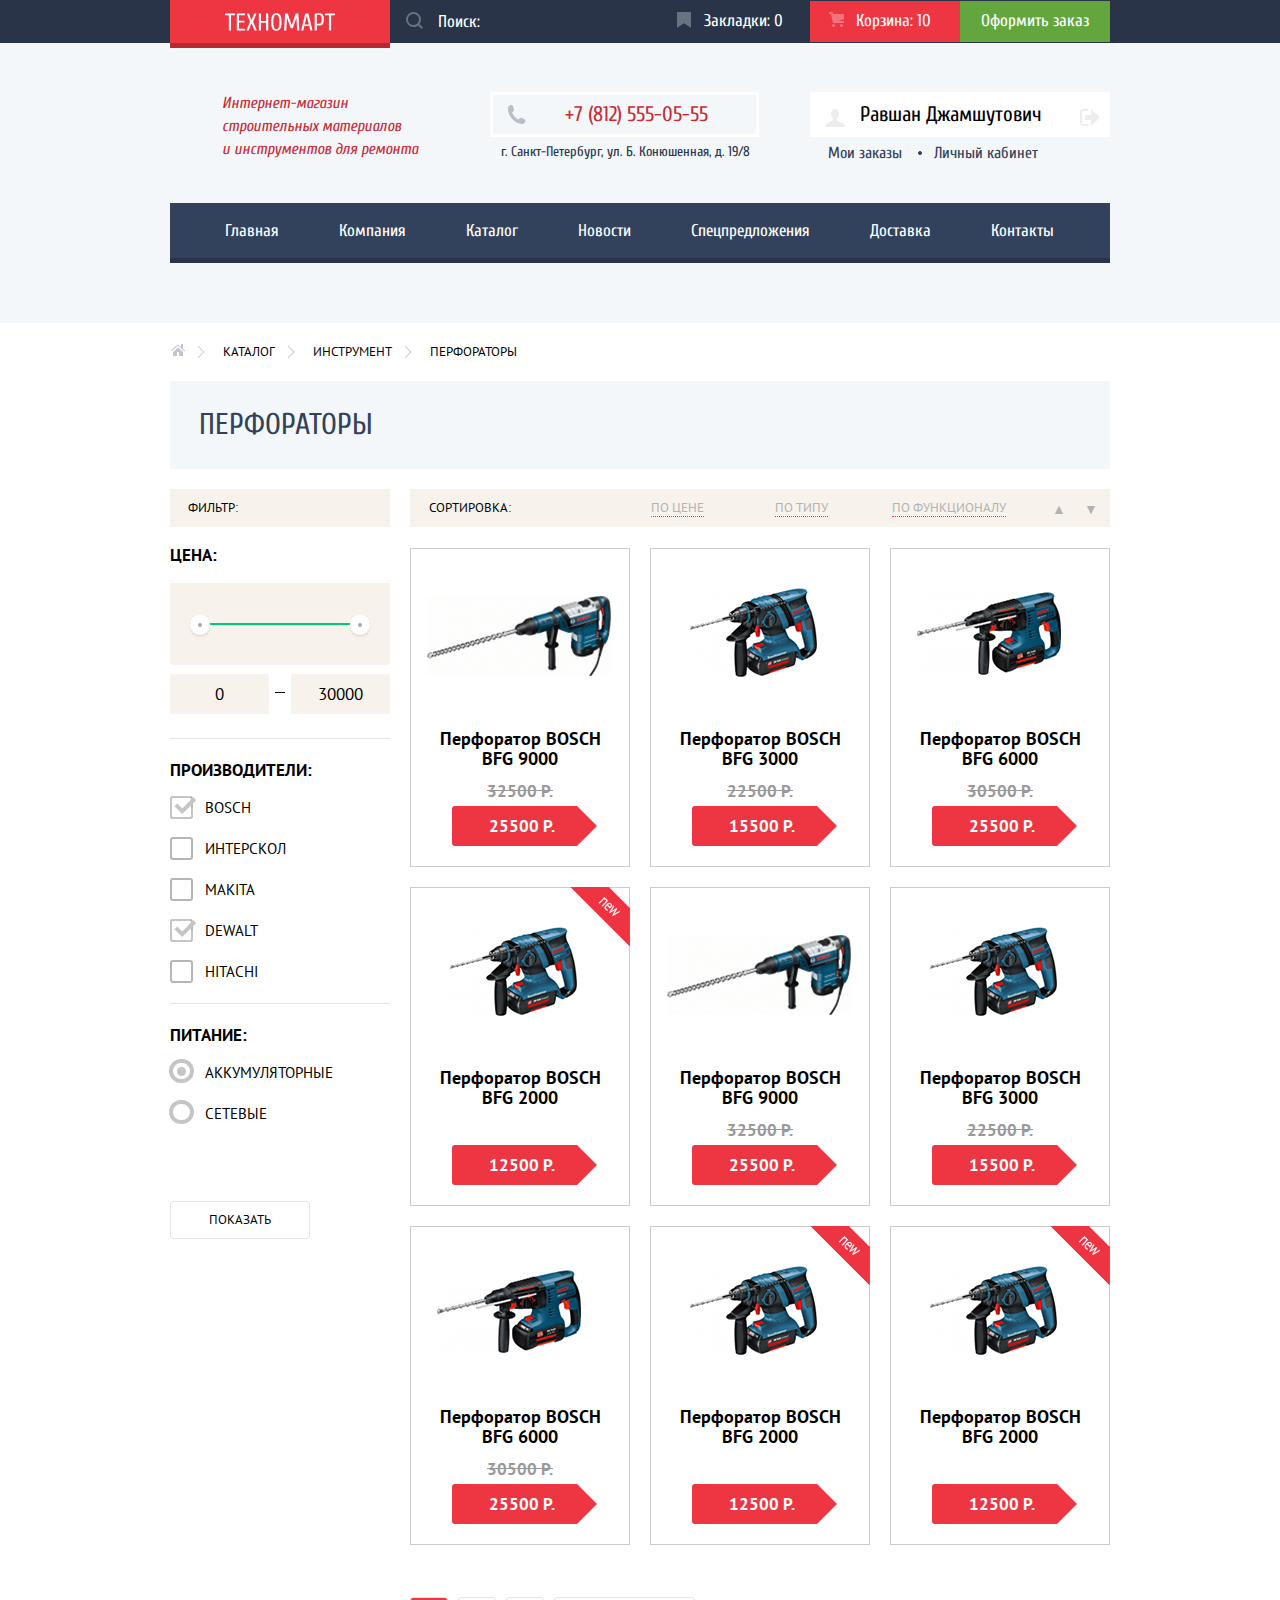
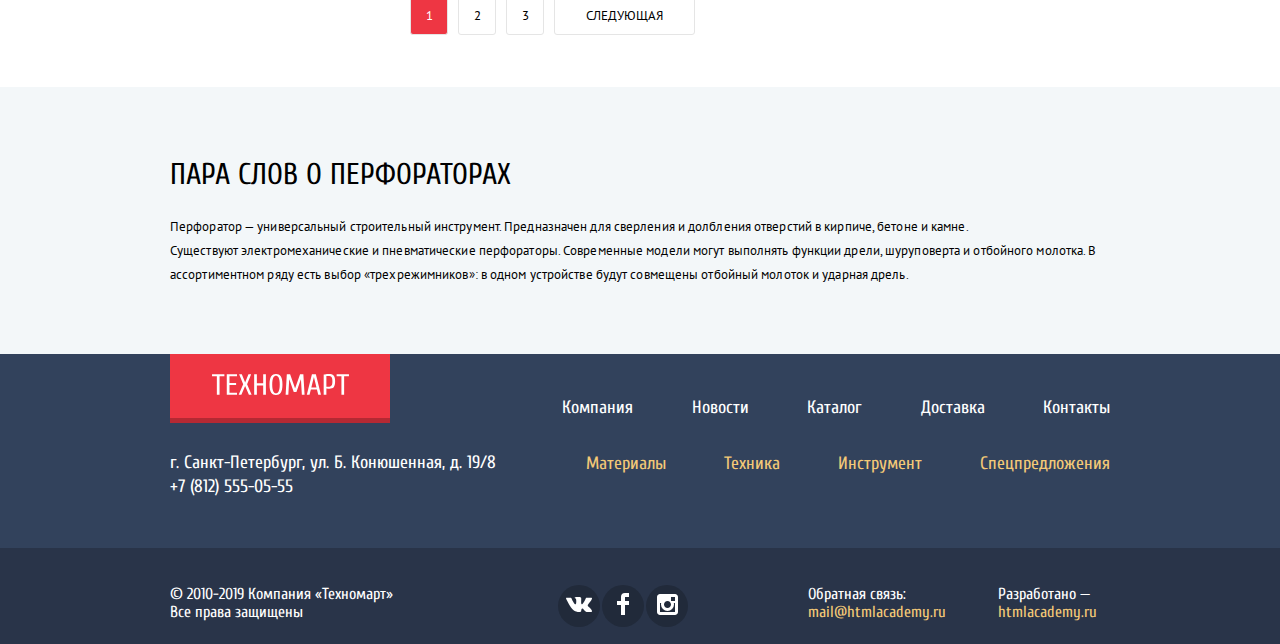
==== commit 4f8079cf: "выровнил блоки" ====
--- a/inner.html
+++ b/inner.html
@@ -1,540 +1,424 @@
 <!DOCTYPE html>
 <html lang="ru">
-  <head>
-    <meta charset="utf-8" />
-    <title>Техномарт</title>
-    <link
-      href="https://fonts.googleapis.com/css?family=Cuprum:400,400i,700&display=swap&subset=cyrillic-ext"
-      rel="stylesheet"
-    />
-    <link href="css/style.css" rel="stylesheet" />
-    <link href="css/normalize.css" rel="stylesheet" />
-  </head>
 
-  <body>
-    <header class="main-header">
-      <div class="user-navigation">
-        <div class="container top-navigation">
-          <div class="logo-search">
-            <a class="top-logo" href="index.html"
-              ><img
-                width="110"
-                height="18"
-                src="img/logo-technomart.svg"
-                alt="ТЕХНОМАРТ"
-            /></a>
-            <form class="search">
-              <input class="searchBox" type="search" placeholder="Поиск:" />
-              <label class="searchLabel" for="searchInput"></label>
-            </form>
+<head>
+  <meta charset="utf-8" />
+  <title>Техномарт</title>
+  <link href="https://fonts.googleapis.com/css?family=Cuprum:400,400i,700,700i&amp;subset=cyrillic" rel="stylesheet">
+  <link href="https://fonts.googleapis.com/css?family=PT+Sans:400,400i,700,700i&amp;subset=cyrillic" rel="stylesheet">
+  <link href="css/normalize.css" rel="stylesheet" />
+  <link href="css/style.css" rel="stylesheet" />
+</head>
+
+<body>
+  <header class="main-header">
+    <div class="user-navigation">
+      <div class="container top-navigation">
+        <div class="logo-search">
+          <a class="top-logo" href="index.html"><img width="110" height="18" src="img/logo-technomart.svg"
+              alt="ТЕХНОМАРТ" /></a>
+          <form class="search">
+            <input id="searchInput" class="searchBox" type="search" placeholder="Поиск:" />
+            <label class="searchLabel" for="searchInput"></label>
+          </form>
+        </div>
+        <ul class="order-navigation">
+          <li>
+            <a class="icon-bookmark" href="#"><span>Закладки: 0</span></a>
+          </li>
+          <li>
+            <a class="icon-basket basket-notempty" href="#"><span>Корзина: 10</span></a>
+          </li>
+          <li class="order-button">
+            <a class="checkout" href="#">Оформить заказ</a>
+          </li>
+        </ul>
+      </div>
+    </div>
+    <div class="main-navigation-wrapper">
+      <div class="container">
+        <div class="login-nagivation">
+          <div class="shop-description">
+            <p>Интернет-магазин</p>
+            <p>строительных материалов</p>
+            <p>и инструментов для ремонта</p>
           </div>
-          <ul class="order-navigation">
-            <li>
-              <a class="icon-bookmark" href="#"><span>Закладки: 0</span></a>
-            </li>
-            <li>
-              <a class="icon-basket basket-notempty" href="#"
-                ><span>Корзина: 10</span></a
-              >
-            </li>
-            <li class="order-button">
-              <a class="checkout" href="#">Оформить заказ</a>
-            </li>
-          </ul>
-        </div>
-      </div>
-      <div class="main-navigation-wrapper">
-        <div class="container">
-          <div class="login-nagivation">
-            <div class="shop-description">
-              <p>Интернет-магазин</p>
-              <p>строительных материалов</p>
-              <p>и инструментов для ремонта</p>
-            </div>
-            <div class="header-contact">
-              <a href="#" class="tel-header">+7 (812) 555-05-55</a>
-              <p class="adress-header">
-                г. Санкт-Петербург, ул. Б. Конюшенная, д. 19/8
-              </p>
-            </div>
-            <div class="user-cabinet">
-              <p>
-                <a href="profile.html" class="user-name">Равшан Джамшутович </a>
-                <a href="logout.html" class="logout"></a>
-              </p>
-              <ul class="user-data">
-                <li><a href="myorders.html">Мои заказы</a></li>
-                <li><a href="profile.html">Личный кабинет</a></li>
-              </ul>
-            </div>
-          </div>
-        </div>
-        <nav class="container">
-          <ul class="main-navigation">
-            <li>
-              <a href="index.html">Главная</a>
-            </li>
-            <li>
-              <a href="#">Компания</a>
-            </li>
-            <li>
-              <a href="inner.html">Каталог</a>
-            </li>
-            <li>
-              <a href="news">Новости</a>
-            </li>
-            <li>
-              <a href="#">Спецпредложения</a>
-            </li>
-            <li>
-              <a href="#">Доставка</a>
-            </li>
-            <li>
-              <a href="contacts.html">Контакты</a>
-            </li>
-          </ul>
-        </nav>
-      </div>
-    </header>
-    <main>
-      <section class="container">
-        <div>
-          <ul class="breadcrumbs">
-            <li>
-              <a href="#" class="home-icon"
-                ><img width="15" height="12" alt=" " src="img/icon-home.svg"
-              /></a>
-            </li>
-            <li><a href="#">КАТАЛОГ</a></li>
-            <li><a href="#">ИНСТРУМЕНТ</a></li>
-            <li><a href="#">ПЕРФОРАТОРЫ</a></li>
-          </ul>
-        </div>
-        <div class="catalog-heading">
-          <h2 class="title-catalog">ПЕРФОРАТОРЫ</h2>
-        </div>
-        <div class="catalog-main-section">
-          <div class="filter">
-            <form method="get" action="https://echo.htmlacademy.ru">
-              <p class="filter-line ">ФИЛЬТР:</p>
-              <fieldset class="form-first">
-                <legend>ЦЕНА:</legend>
-                <div class="range">
-                  <div class="range-line"></div>
-                  <div class="range-circle"></div>
-                  <div class="range-circle-right"></div>
-                </div>
-                <div class="price-row">
-                  <input class="price-range" type="text" value="0" />
-                  <p></p>
-                  <input class="price-range" type="text" value="30000" />
-                </div>
-              </fieldset>
-              <fieldset class="form-first">
-                <legend>ПРОИЗВОДИТЕЛИ:</legend>
-                <ul class="filter-flex">
-                  <li class="form">
-                    <input
-                      class="visually-hidden filter-input-checkbox"
-                      type="checkbox"
-                      checked
-                      name="brand"
-                      id="bosh"
-                    />
-                    <label for="bosh" tabindex="0">BOSCH </label>
-                  </li>
-                  <li class="form">
-                    <input
-                      class="visually-hidden filter-input-checkbox"
-                      type="checkbox"
-                      name="brand"
-                      id="interscol"
-                    />
-                    <label for="interscol" tabindex="0">ИНТЕРСКОЛ</label>
-                  </li>
-                  <li class="form">
-                    <input
-                      class="visually-hidden filter-input-checkbox"
-                      type="checkbox"
-                      name="brand"
-                      id="makita"
-                    />
-                    <label for="makita" tabindex="0"> MAKITA</label>
-                  </li>
-                  <li class="form">
-                    <input
-                      class="visually-hidden filter-input-checkbox"
-                      type="checkbox"
-                      checked
-                      name="brand"
-                      id="dewalt"
-                    />
-                    <label for="dewalt" tabindex="0">DEWALT</label>
-                  </li>
-                  <li class="form">
-                    <input
-                      class="visually-hidden filter-input-checkbox"
-                      type="checkbox"
-                      name="brand"
-                      id="hitachi"
-                    />
-                    <label for="hitachi">HITACHI </label>
-                  </li>
-                </ul>
-              </fieldset>
-              <fieldset class="last-form">
-                <legend>ПИТАНИЕ:</legend>
-                <h2 class="visually-hidden">питание товаров</h2>
-                <ul class="filter-flex">
-                  <li class="form">
-                    <input
-                      class="visually-hidden filter-input-radio "
-                      type="radio"
-                      checked
-                      name="power"
-                      value="rechargeable"
-                      id="charher1"
-                    />
-                    <label for="charher1" tabindex="0">АККУМУЛЯТОРНЫЕ </label>
-                  </li>
-                  <li class="form">
-                    <input
-                      class="visually-hidden filter-input-radio "
-                      type="radio"
-                      name="power"
-                      value="network"
-                      id="charher2"
-                    />
-                    <label for="charher2" tabindex="0">СЕТЕВЫЕ</label>
-                  </li>
-                </ul>
-              </fieldset>
-              <button type="submit" class="submit-filter">ПОКАЗАТЬ</button>
-            </form>
-          </div>
-
-          <div class="listing-section">
-            <div class="div-sort">
-              <p>СОРТИРОВКА:</p>
-              <ul class="sort-panel">
-                <li><a class="sort-panel-current">ПО ЦЕНЕ</a></li>
-                <li><a href="#">ПО ТИПУ</a></li>
-                <li><a href="#">ПО ФУНКЦИОНАЛУ</a></li>
-              </ul>
-              <a class="up" href="#">&#9650;</a>
-              <a class="up" href="#">&#9660;</a>
-            </div>
-            <ul class="catalog-items">
-              <li class="catalog-item">
-                <div class="actions">
-                  <a href="#" class="buy">Купить</a>
-                  <a href="#" class="bookmark">В закладки</a>
-                </div>
-                <div class="image">
-                  <img
-                    alt=" "
-                    width="218"
-                    height="168"
-                    src="img/perforator-1.png "
-                  />
-                </div>
-                <h3 class="title"><a href="#">Перфоратор BOSCH BFG 9000</a></h3>
-                <div class="discount">32500 Р.</div>
-                <div class="price">25500 Р.</div>
-              </li>
-              <li class="catalog-item">
-                <div class="actions">
-                  <a href="#" class="buy">Купить</a>
-                  <a href="#" class="bookmark">В закладки</a>
-                </div>
-                <div class="image">
-                  <img
-                    alt=" "
-                    width="218"
-                    height="168"
-                    src="img/perforator-2.png"
-                  />
-                </div>
-                <h3 class="title"><a href="#">Перфоратор BOSCH BFG 3000</a></h3>
-                <div class="discount">22500 Р.</div>
-                <div class="price">15500 Р.</div>
-              </li>
-              <li class="catalog-item">
-                <div class="actions">
-                  <a href="#" class="buy">Купить</a>
-                  <a href="#" class="bookmark">В закладки</a>
-                </div>
-                <div class="image">
-                  <img
-                    alt=" "
-                    width="218"
-                    height="168"
-                    src="img/perforator-3.png"
-                  />
-                </div>
-                <h3 class="title"><a href="#">Перфоратор BOSCH BFG 6000</a></h3>
-                <div class="discount">30500 Р.</div>
-                <div class="price">25500 Р.</div>
-              </li>
-              <li class="catalog-item">
-                <div class="flag flag-new">новинка</div>
-                <div class="actions">
-                  <a href="#" class="buy">Купить</a>
-                  <a href="#" class="bookmark">В закладки</a>
-                </div>
-                <div class="image">
-                  <img
-                    alt=" "
-                    width="218"
-                    height="168"
-                    src="img/perforator-4.png"
-                  />
-                </div>
-                <h3 class="title"><a href="#">Перфоратор BOSCH BFG 2000</a></h3>
-                <div class="discount"></div>
-                <div class="price">12500 Р.</div>
-              </li>
-              <li class="catalog-item">
-                <div class="actions">
-                  <a href="#" class="buy">Купить</a>
-                  <a href="#" class="bookmark">В закладки</a>
-                </div>
-                <div class="image">
-                  <img
-                    alt=" "
-                    width="218"
-                    height="168"
-                    src="img/perforator-1.png "
-                  />
-                </div>
-                <h3 class="title"><a href="#">Перфоратор BOSCH BFG 9000</a></h3>
-                <div class="discount">32500 Р.</div>
-                <div class="price">25500 Р.</div>
-              </li>
-              <li class="catalog-item">
-                <div class="actions">
-                  <a href="#" class="buy">Купить</a>
-                  <a href="#" class="bookmark">В закладки</a>
-                </div>
-                <div class="image">
-                  <img
-                    alt=" "
-                    width="218"
-                    height="168"
-                    src="img/perforator-2.png"
-                  />
-                </div>
-                <h3 class="title"><a href="#">Перфоратор BOSCH BFG 3000</a></h3>
-                <div class="discount">22500 Р.</div>
-                <div class="price">15500 Р.</div>
-              </li>
-              <li class="catalog-item">
-                <div class="actions">
-                  <a href="#" class="buy">Купить</a>
-                  <a href="#" class="bookmark">В закладки</a>
-                </div>
-                <div class="image">
-                  <img
-                    alt=" "
-                    width="218"
-                    height="168"
-                    src="img/perforator-3.png"
-                  />
-                </div>
-                <h3 class="title"><a href="#">Перфоратор BOSCH BFG 6000</a></h3>
-                <div class="discount">30500 Р.</div>
-                <div class="price">25500 Р.</div>
-              </li>
-              <li class="catalog-item">
-                <div class="flag flag-new">новинка</div>
-                <div class="actions">
-                  <a href="#" class="buy">Купить</a>
-                  <a href="#" class="bookmark">В закладки</a>
-                </div>
-                <div class="image">
-                  <img
-                    alt=" "
-                    width="218"
-                    height="168"
-                    src="img/perforator-4.png"
-                  />
-                </div>
-                <h3 class="title"><a href="#">Перфоратор BOSCH BFG 2000</a></h3>
-                <div class="discount"></div>
-                <div class="price">12500 Р.</div>
-              </li>
-              <li class="catalog-item">
-                <div class="flag flag-new">новинка</div>
-                <div class="actions">
-                  <a href="#" class="buy">Купить</a>
-                  <a href="#" class="bookmark">В закладки</a>
-                </div>
-                <div class="image">
-                  <img
-                    alt=" "
-                    width="218"
-                    height="168"
-                    src="img/perforator-4.png"
-                  />
-                </div>
-                <h3 class="title"><a href="#">Перфоратор BOSCH BFG 2000</a></h3>
-                <div class="discount"></div>
-                <div class="price">12500 Р.</div>
-              </li>
-            </ul>
-            <div class="pagination-wrapper">
-              <ul class="pagination">
-                <li class="pagination-current"><a href="#">1</a></li>
-                <li><a href="#">2</a></li>
-                <li><a href="#">3</a></li>
-              </ul>
-              <a class="next-page" href="#">СЛЕДУЮЩАЯ</a>
-            </div>
-          </div>
-        </div>
-      </section>
-      <div class="about-drill">
-        <div class="container">
-          <h3 class="section-heading">ПАРА СЛОВ О ПЕРФОРАТОРАХ</h3>
-          <p>
-            Перфоратор-уникальный строительный инструмент.Предназначен для
-            сверления и долбления отверстий в кирпиче,бетоне и камне.<br />
-            Существуют электромеханические и пневматические
-            перфораторы.Современные модеои могут выполнять функции
-            дрели,шуруповерта и отбойного молотка.В ассортиментном ряду есть
-            выбор "трехрежимников":в одном устроистве будут совмешены отбойный
-            молоток и ударная дрель .
-          </p>
-        </div>
-      </div>
-    </main>
-    <footer>
-      <div class="first-footer-wrapper ">
-        <div class="container first-footer ">
-          <div>
-            <a class="bottom-logo" href="#"
-              ><img
-                width="137"
-                height="22"
-                alt=" "
-                src="img/logo-technomart.svg "
-            /></a>
-            <p class="adress ">
-              г. Санкт-Петербург, ул. Б. Конюшенная, д. 19/8 +7 (812) 555-05-55
+          <div class="header-contact">
+            <a href="#" class="tel-header">+7 (812) 555-05-55</a>
+            <p class="adress-header">
+              г. Санкт-Петербург, ул. Б. Конюшенная, д. 19/8
             </p>
           </div>
-          <div class="footer-links ">
-            <ul class="footer-links-nav ">
-              <li>
-                <a href="# ">Компания</a>
-              </li>
-              <li>
-                <a href="news ">Новости</a>
-              </li>
-              <li>
-                <a href="inner.html ">Каталог</a>
-              </li>
-              <li>
-                <a href="# ">Доставка</a>
-              </li>
-              <li>
-                <a href="contacts.html ">Контакты</a>
-              </li>
-            </ul>
-            <ul class="footer-links-catalog ">
-              <li>
-                <a href="# ">Материалы</a>
-              </li>
-              <li>
-                <a href="# ">Техника</a>
-              </li>
-              <li>
-                <a href="# ">Инструмент</a>
-              </li>
-              <li>
-                <a href="# ">Спецпредложения</a>
-              </li>
+          <div class="user-cabinet">
+            <p>
+              <a href="profile.html" class="user-name">Равшан Джамшутович </a>
+              <a href="logout.html" class="logout"></a>
+            </p>
+            <ul class="user-data">
+              <li><a href="myorders.html">Мои заказы</a></li>
+              <li><a href="profile.html">Личный кабинет</a></li>
             </ul>
           </div>
         </div>
       </div>
+      <nav class="container">
+        <ul class="main-navigation">
+          <li>
+            <a href="index.html">Главная</a>
+          </li>
+          <li>
+            <a href="#">Компания</a>
+          </li>
+          <li>
+            <a href="inner.html">Каталог</a>
+          </li>
+          <li>
+            <a href="news">Новости</a>
+          </li>
+          <li>
+            <a href="#">Спецпредложения</a>
+          </li>
+          <li>
+            <a href="#">Доставка</a>
+          </li>
+          <li>
+            <a href="contacts.html">Контакты</a>
+          </li>
+        </ul>
+      </nav>
+    </div>
+  </header>
+  <main>
+    <section class="container">
+      <div>
+        <ul class="breadcrumbs">
+          <li>
+            <a href="index.html" class="home-icon"><img width="15" height="12" alt=" " src="img/icon-home.svg" /></a>
+          </li>
+          <li><a href="#">КАТАЛОГ</a></li>
+          <li><a href="#">ИНСТРУМЕНТ</a></li>
+          <li><a href="#">ПЕРФОРАТОРЫ</a></li>
+        </ul>
+      </div>
+      <div class="catalog-heading">
+        <h2 class="title-catalog">ПЕРФОРАТОРЫ</h2>
+      </div>
+      <div class="catalog-main-section">
+        <div class="filter">
+          <form method="get" action="https://echo.htmlacademy.ru">
+            <p class="filter-line ">ФИЛЬТР:</p>
+            <fieldset class="form-first">
+              <legend>ЦЕНА:</legend>
+              <div class="range">
+                <div class="range-line"></div>
+                <div class="range-circle"></div>
+                <div class="range-circle-right"></div>
+              </div>
+              <div class="price-row">
+                <input class="price-range" type="text" value="0" />
+                <p></p>
+                <input class="price-range" type="text" value="30000" />
+              </div>
+            </fieldset>
+            <fieldset class="form-first">
+              <legend>ПРОИЗВОДИТЕЛИ:</legend>
+              <ul class="filter-flex">
+                <li class="form">
+                  <input class="visually-hidden filter-input-checkbox" type="checkbox" checked name="brand" id="bosh" />
+                  <label for="bosh" tabindex="0">BOSCH </label>
+                </li>
+                <li class="form">
+                  <input class="visually-hidden filter-input-checkbox" type="checkbox" name="brand" id="interscol" />
+                  <label for="interscol" tabindex="0">ИНТЕРСКОЛ</label>
+                </li>
+                <li class="form">
+                  <input class="visually-hidden filter-input-checkbox" type="checkbox" name="brand" id="makita" />
+                  <label for="makita" tabindex="0"> MAKITA</label>
+                </li>
+                <li class="form">
+                  <input class="visually-hidden filter-input-checkbox" type="checkbox" checked name="brand"
+                    id="dewalt" />
+                  <label for="dewalt" tabindex="0">DEWALT</label>
+                </li>
+                <li class="form">
+                  <input class="visually-hidden filter-input-checkbox" type="checkbox" name="brand" id="hitachi" />
+                  <label for="hitachi">HITACHI </label>
+                </li>
+              </ul>
+            </fieldset>
+            <fieldset class="last-form">
+              <legend>ПИТАНИЕ:</legend>
+              <h2 class="visually-hidden">питание товаров</h2>
+              <ul class="filter-flex">
+                <li class="form">
+                  <input class="visually-hidden filter-input-radio " type="radio" checked name="power"
+                    value="rechargeable" id="charher1" />
+                  <label for="charher1" tabindex="0">АККУМУЛЯТОРНЫЕ </label>
+                </li>
+                <li class="form">
+                  <input class="visually-hidden filter-input-radio " type="radio" name="power" value="network"
+                    id="charher2" />
+                  <label for="charher2" tabindex="0">СЕТЕВЫЕ</label>
+                </li>
+              </ul>
+            </fieldset>
+            <button type="submit" class="submit-filter">ПОКАЗАТЬ</button>
+          </form>
+        </div>
 
-      <div class="second-footer-wrapper ">
-        <div class="container second-footer">
-          <ul class="copyright">
-            <li>&copy; 2010-2019 Компания &laquo;Техномарт&raquo;</li>
-            <li>Все права защищены</li>
-          </ul>
-          <div class="get-in-touch">
-            <ul class="footer-social ">
-              <li>
-                <a href="# " class="# " title="Vkontakte ">
-                  <img
-                    width="26"
-                    height="15"
-                    alt="vkontakte"
-                    src="./img/icon-vk.svg"
-                  />
-                </a>
-              </li>
-              <li>
-                <a href="# " class="# " title="Facebook ">
-                  <img
-                    width="12"
-                    height="22"
-                    alt="facebook"
-                    src="./img/icon-fb.svg"
-                /></a>
-              </li>
-              <li>
-                <a href="# " class="# " title="Instagram ">
-                  <img
-                    width="21"
-                    height="21"
-                    alt="facebook"
-                    src="./img/icon-insta.svg"
-                /></a>
-              </li>
+        <div class="listing-section">
+          <div class="div-sort">
+            <p>СОРТИРОВКА:</p>
+            <ul class="sort-panel">
+              <li><a class="sort-panel-current">ПО ЦЕНЕ</a></li>
+              <li><a href="#">ПО ТИПУ</a></li>
+              <li><a href="#">ПО ФУНКЦИОНАЛУ</a></li>
             </ul>
-            <ul class="our-email">
-              <li>Обратная связь:</li>
-              <li>
-                <a href="mailto:mail@htmlacademy.ru ">mail@htmlacademy.ru</a>
-              </li>
+            <a class="up" href="#">&#9650;</a>
+            <a class="up" href="#">&#9660;</a>
+          </div>
+          <ul class="catalog-items">
+            <li class="catalog-item">
+              <div class="actions">
+                <a href="#" class="buy">Купить</a>
+                <a href="#" class="bookmark">В закладки</a>
+              </div>
+              <div class="image">
+                <img alt=" " width="218" height="168" src="img/perforator-1.png " />
+              </div>
+              <h3 class="title"><a href="#">Перфоратор BOSCH BFG 9000</a></h3>
+              <div class="discount">32500 Р.</div>
+              <div class="price">25500 Р.</div>
+            </li>
+            <li class="catalog-item">
+              <div class="actions">
+                <a href="#" class="buy">Купить</a>
+                <a href="#" class="bookmark">В закладки</a>
+              </div>
+              <div class="image">
+                <img alt=" " width="218" height="168" src="img/perforator-2.png" />
+              </div>
+              <h3 class="title"><a href="#">Перфоратор BOSCH BFG 3000</a></h3>
+              <div class="discount">22500 Р.</div>
+              <div class="price">15500 Р.</div>
+            </li>
+            <li class="catalog-item">
+              <div class="actions">
+                <a href="#" class="buy">Купить</a>
+                <a href="#" class="bookmark">В закладки</a>
+              </div>
+              <div class="image">
+                <img alt=" " width="218" height="168" src="img/perforator-3.png" />
+              </div>
+              <h3 class="title"><a href="#">Перфоратор BOSCH BFG 6000</a></h3>
+              <div class="discount">30500 Р.</div>
+              <div class="price">25500 Р.</div>
+            </li>
+            <li class="catalog-item">
+              <div class="flag flag-new">новинка</div>
+              <div class="actions">
+                <a href="#" class="buy">Купить</a>
+                <a href="#" class="bookmark">В закладки</a>
+              </div>
+              <div class="image">
+                <img alt=" " width="218" height="168" src="img/perforator-4.png" />
+              </div>
+              <h3 class="title"><a href="#">Перфоратор BOSCH BFG 2000</a></h3>
+              <div class="discount"></div>
+              <div class="price">12500 Р.</div>
+            </li>
+            <li class="catalog-item">
+              <div class="actions">
+                <a href="#" class="buy">Купить</a>
+                <a href="#" class="bookmark">В закладки</a>
+              </div>
+              <div class="image">
+                <img alt=" " width="218" height="168" src="img/perforator-1.png " />
+              </div>
+              <h3 class="title"><a href="#">Перфоратор BOSCH BFG 9000</a></h3>
+              <div class="discount">32500 Р.</div>
+              <div class="price">25500 Р.</div>
+            </li>
+            <li class="catalog-item">
+              <div class="actions">
+                <a href="#" class="buy">Купить</a>
+                <a href="#" class="bookmark">В закладки</a>
+              </div>
+              <div class="image">
+                <img alt=" " width="218" height="168" src="img/perforator-2.png" />
+              </div>
+              <h3 class="title"><a href="#">Перфоратор BOSCH BFG 3000</a></h3>
+              <div class="discount">22500 Р.</div>
+              <div class="price">15500 Р.</div>
+            </li>
+            <li class="catalog-item">
+              <div class="actions">
+                <a href="#" class="buy">Купить</a>
+                <a href="#" class="bookmark">В закладки</a>
+              </div>
+              <div class="image">
+                <img alt=" " width="218" height="168" src="img/perforator-3.png" />
+              </div>
+              <h3 class="title"><a href="#">Перфоратор BOSCH BFG 6000</a></h3>
+              <div class="discount">30500 Р.</div>
+              <div class="price">25500 Р.</div>
+            </li>
+            <li class="catalog-item">
+              <div class="flag flag-new">новинка</div>
+              <div class="actions">
+                <a href="#" class="buy">Купить</a>
+                <a href="#" class="bookmark">В закладки</a>
+              </div>
+              <div class="image">
+                <img alt=" " width="218" height="168" src="img/perforator-4.png" />
+              </div>
+              <h3 class="title"><a href="#">Перфоратор BOSCH BFG 2000</a></h3>
+              <div class="discount"></div>
+              <div class="price">12500 Р.</div>
+            </li>
+            <li class="catalog-item">
+              <div class="flag flag-new">новинка</div>
+              <div class="actions">
+                <a href="#" class="buy">Купить</a>
+                <a href="#" class="bookmark">В закладки</a>
+              </div>
+              <div class="image">
+                <img alt=" " width="218" height="168" src="img/perforator-4.png" />
+              </div>
+              <h3 class="title"><a href="#">Перфоратор BOSCH BFG 2000</a></h3>
+              <div class="discount"></div>
+              <div class="price">12500 Р.</div>
+            </li>
+          </ul>
+          <div class="pagination-wrapper">
+            <ul class="pagination">
+              <li class="pagination-current"><a href="#">1</a></li>
+              <li><a href="#">2</a></li>
+              <li><a href="#">3</a></li>
             </ul>
-            <ul class="made-by">
-              <li>Разработано —</li>
-              <li>
-                <a href="https://htmlacademy.ru/intensive/htmlcss"
-                  >htmlacademy.ru</a
-                >
-              </li>
-            </ul>
+            <a class="next-page" href="#">СЛЕДУЮЩАЯ</a>
           </div>
         </div>
       </div>
-    </footer>
-    <!--МОДАЛЬНОЕ ОКНО cart + -->
-    <section class="modal modal-cart">
-      <h2 class="visually-hidden">Окно добавления товара в корзину</h2>
-      <div>
-        <button type="button" class="modal-close">ЗАКРЫТЬ</button>
-        <h2 class="visually-hidden">
-          Товар добавлен в корзину
-        </h2>
-        <p class="title-cart-modal">Товар добавлен в корзину!</p>
-      </div>
-      <ul>
-        <li class="button">
-          <a href="#">ОФОРМИТЬ ЗАКАЗ</a>
-        </li>
-        <li>
-          <button type="button" class="button-cart-modal ">
-            ПРОДОЛЖИТЬ ПОКУПКИ
-          </button>
-        </li>
-      </ul>
     </section>
-    <script src="js/main.js"></script>
-  </body>
+    <div class="about-drill">
+      <div class="container">
+        <h3 class="section-heading">ПАРА СЛОВ О ПЕРФОРАТОРАХ</h3>
+        <p>
+          Перфоратор — универсальный строительный инструмент. Предназначен для сверления и долбления отверстий в
+          кирпиче, бетоне и камне.<br>
+          Существуют электромеханические и пневматические перфораторы. Современные модели могут выполнять функции дрели,
+          шуруповерта и отбойного молотка. В ассортиментном ряду есть выбор «трехрежимников»: в одном устройстве будут
+          совмещены отбойный молоток и ударная дрель.
+        </p>
+      </div>
+    </div>
+  </main>
+  <footer>
+    <div class="first-footer-wrapper ">
+      <div class="container first-footer ">
+        <div>
+          <a class="bottom-logo" href="#"><img width="137" height="22" alt=" " src="img/logo-technomart.svg " /></a>
+          <p class="adress ">
+            г. Санкт-Петербург, ул. Б. Конюшенная, д. 19/8 +7 (812) 555-05-55
+          </p>
+        </div>
+        <div class="footer-links ">
+          <ul class="footer-links-nav ">
+            <li>
+              <a href="# ">Компания</a>
+            </li>
+            <li>
+              <a href="news ">Новости</a>
+            </li>
+            <li>
+              <a href="inner.html ">Каталог</a>
+            </li>
+            <li>
+              <a href="# ">Доставка</a>
+            </li>
+            <li>
+              <a href="contacts.html ">Контакты</a>
+            </li>
+          </ul>
+          <ul class="footer-links-catalog ">
+            <li>
+              <a href="# ">Материалы</a>
+            </li>
+            <li>
+              <a href="# ">Техника</a>
+            </li>
+            <li>
+              <a href="# ">Инструмент</a>
+            </li>
+            <li>
+              <a href="# ">Спецпредложения</a>
+            </li>
+          </ul>
+        </div>
+      </div>
+    </div>
+
+    <div class="second-footer-wrapper ">
+      <div class="container second-footer">
+        <ul class="copyright">
+          <li>&copy; 2010-2019 Компания &laquo;Техномарт&raquo;</li>
+          <li>Все права защищены</li>
+        </ul>
+        <div class="get-in-touch">
+          <ul class="footer-social ">
+            <li>
+              <a href="# " class="# " title="Vkontakte ">
+                <img width="26" height="15" alt="vkontakte" src="./img/icon-vk.svg" />
+              </a>
+            </li>
+            <li>
+              <a href="# " class="# " title="Facebook ">
+                <img width="12" height="22" alt="facebook" src="./img/icon-fb.svg" /></a>
+            </li>
+            <li>
+              <a href="# " class="# " title="Instagram ">
+                <img width="21" height="21" alt="facebook" src="./img/icon-insta.svg" /></a>
+            </li>
+          </ul>
+          <ul class="our-email">
+            <li>Обратная связь:</li>
+            <li>
+              <a href="mailto:mail@htmlacademy.ru ">mail@htmlacademy.ru</a>
+            </li>
+          </ul>
+          <ul class="made-by">
+            <li>Разработано —</li>
+            <li>
+              <a href="https://htmlacademy.ru/intensive/htmlcss">htmlacademy.ru</a>
+            </li>
+          </ul>
+        </div>
+      </div>
+    </div>
+  </footer>
+  <!--МОДАЛЬНОЕ ОКНО cart + -->
+  <section class="modal modal-cart">
+    <h2 class="visually-hidden">Окно добавления товара в корзину</h2>
+    <div>
+      <button type="button" class="modal-close">ЗАКРЫТЬ</button>
+      <h2 class="visually-hidden">
+        Товар добавлен в корзину
+      </h2>
+      <p class="title-cart-modal">Товар добавлен в корзину!</p>
+    </div>
+    <ul>
+      <li class="button">
+        <a href="#">ОФОРМИТЬ ЗАКАЗ</a>
+      </li>
+      <li>
+        <button type="button" class="button-cart-modal ">
+          ПРОДОЛЖИТЬ ПОКУПКИ
+        </button>
+      </li>
+    </ul>
+  </section>
+  <script src="js/main.js"></script>
+</body>
+
 </html>
--- a/css/style.css
+++ b/css/style.css
@@ -390,7 +390,7 @@
 }
 
 .main-navigation-wrapper {
-  padding-top: 47px;
+  padding-top: 49px;
   padding-bottom: 60px;
   background-color: #f4f7f9;
 }
@@ -516,7 +516,7 @@
 
 .slides label {
   position: relative;
-  background: black;
+  background: white;
   z-index: 10;
   top: 153px;
   left: 377px;
@@ -867,8 +867,8 @@
   color: black;
   min-height: 40px;
   padding: 0 25px;
-  margin-top: 10px;
-  margin-bottom: 15px;
+  margin-top: 12px;
+  margin-bottom: 13px;
 }
 
 .title a {
@@ -878,6 +878,7 @@
 .catalog-item .discount {
   min-height: 20px;
   margin-top: 13px;
+  font-family: "PT Sans", "Arial", sans-serif;
   color: #999;
   text-decoration: line-through;
 }
@@ -888,6 +889,7 @@
   margin: 4px 41px;
   margin-bottom: 20px;
   padding: 11px 40px 11px 25px;
+  font-family: "PT Sans", "Arial", sans-serif;
   color: white;
   background: #ee3643;
   border-radius: 3px;
@@ -943,13 +945,13 @@
 
 .service-delivery {
   padding-top: 37px;
-  margin-bottom: 48px;
+  margin-bottom: 50px;
   background-color: #f4f7f9;
   color: black;
 }
 
 .about-service {
-  margin-bottom: 42px;
+  margin-bottom: 43px;
 }
 
 .about-service p {
@@ -1090,7 +1092,7 @@
 }
 
 .delivery p {
-  padding-right: 100px;
+  padding-right: 120px;
 }
 
 .warranty p {
@@ -1725,7 +1727,7 @@
 .div-sort p {
   display: block;
   margin: 0;
-  margin-right: 120px;
+  margin-right: 140px;
   margin-left: 19px;
   padding: 0;
   padding: 10px 0;
@@ -1996,7 +1998,7 @@
 
 .pagination-wrapper {
   display: flex;
-  padding-top: 24px;
+  padding-top: 32px;
 }
 
 .pagination {
@@ -2041,7 +2043,7 @@
 
 .about-drill {
   min-width: 960px;
-  padding-top: 38px;
+  padding-top: 43px;
   padding-bottom: 67px;
   background-color: #f3f7f9;
   background-repeat: repeat;
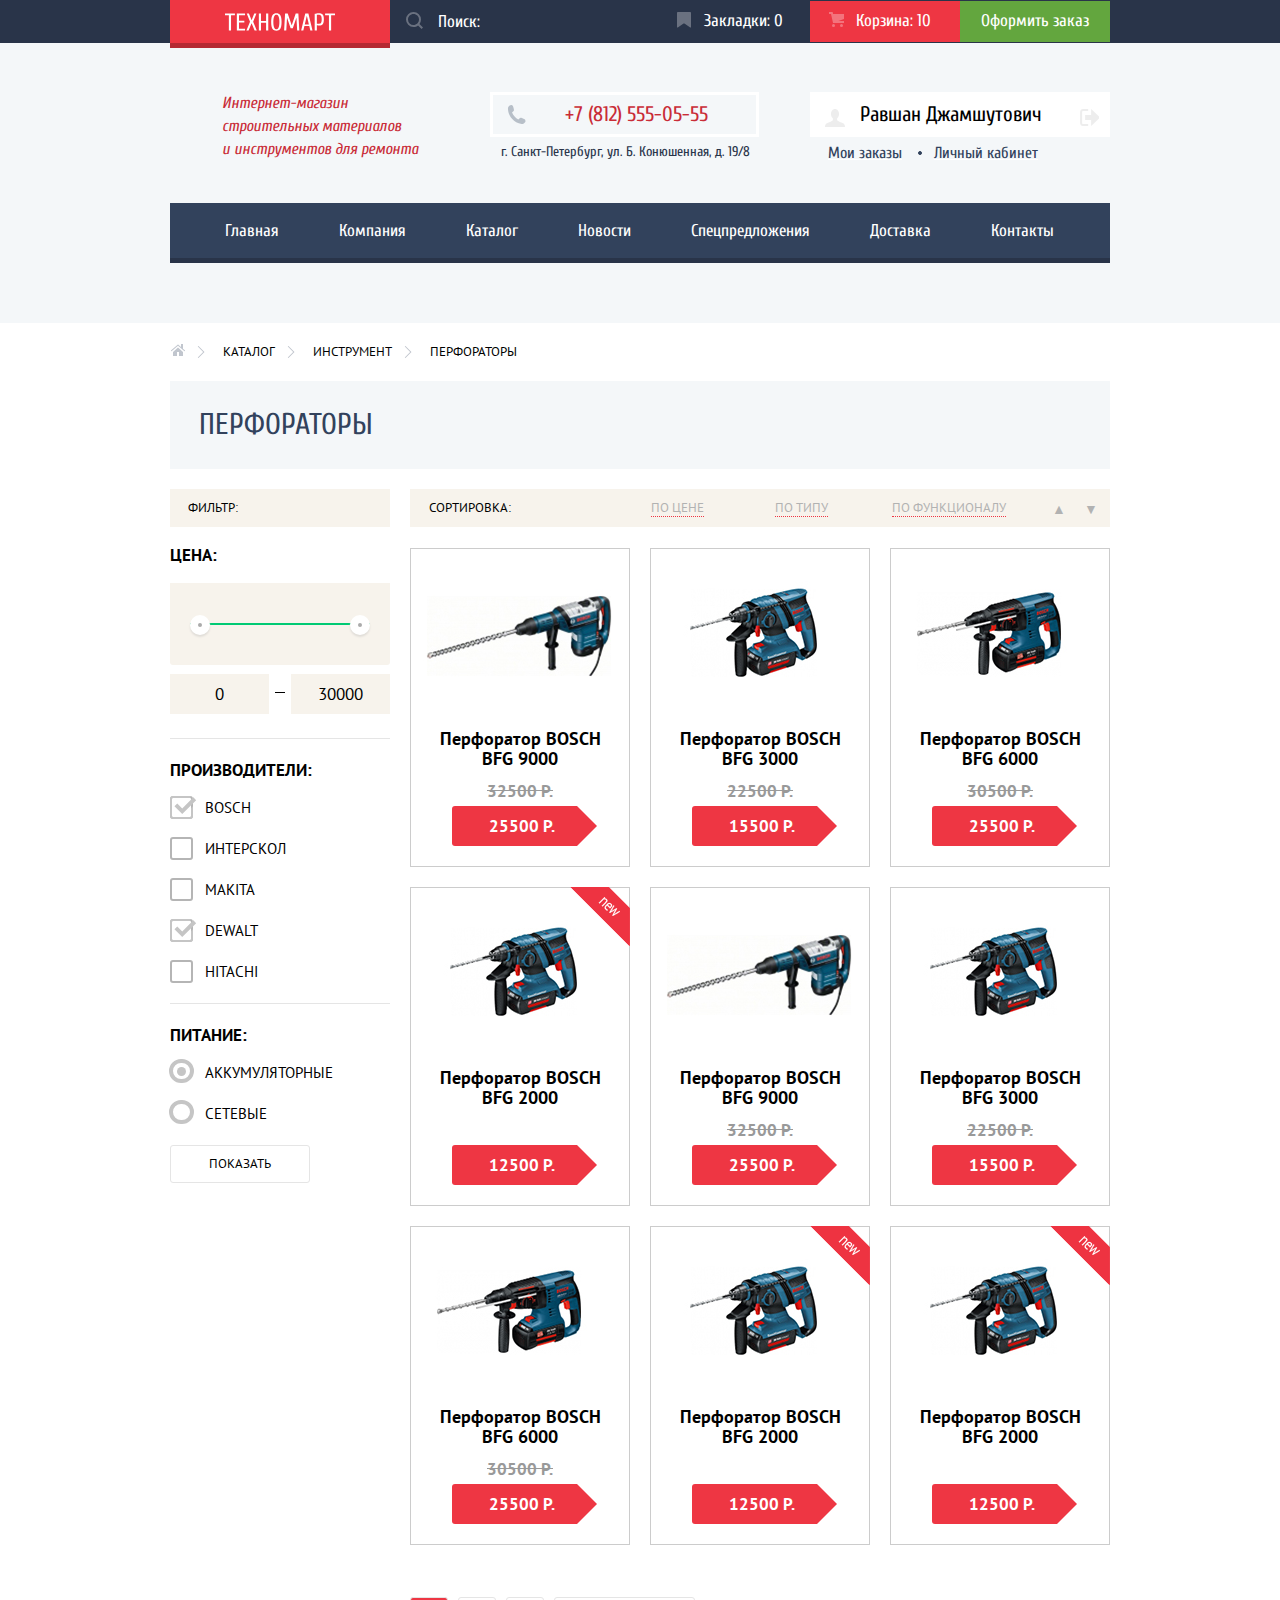
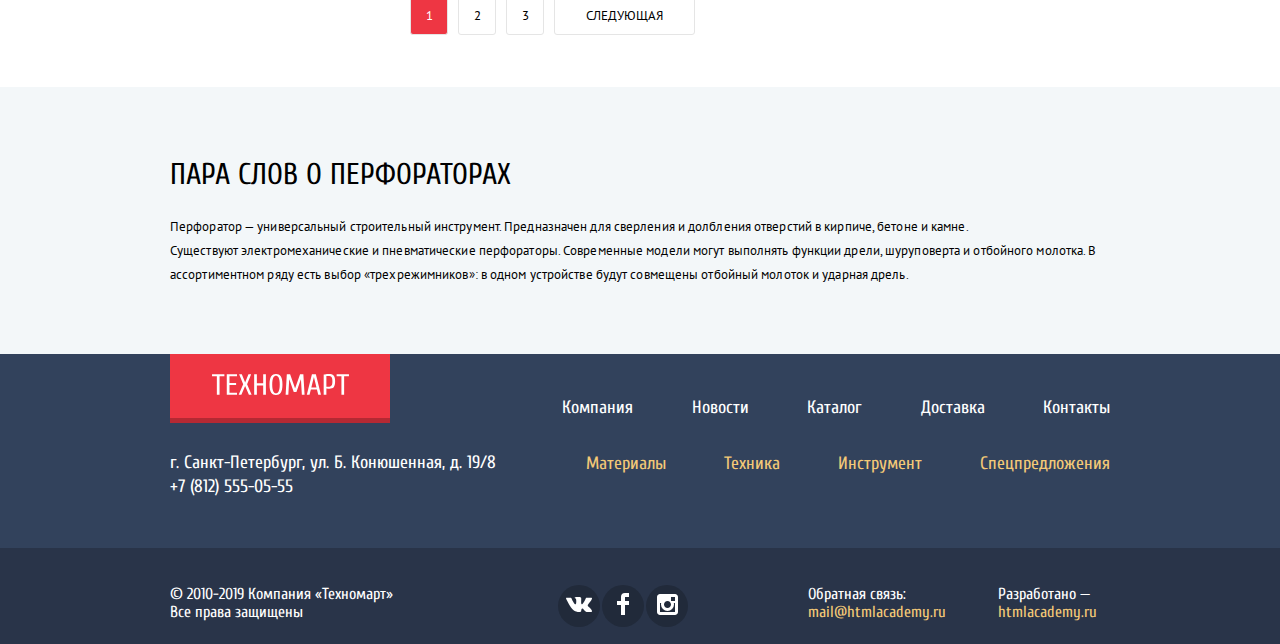
==== commit 22902bc9: "осталось только д2 д19 и д26" ====
--- a/inner.html
+++ b/inner.html
@@ -44,7 +44,7 @@
             <p>и инструментов для ремонта</p>
           </div>
           <div class="header-contact">
-            <a href="#" class="tel-header">+7 (812) 555-05-55</a>
+            <a href="tel:+78125550555" class="tel-header">+7 (812) 555-05-55</a>
             <p class="adress-header">
               г. Санкт-Петербург, ул. Б. Конюшенная, д. 19/8
             </p>
@@ -93,6 +93,7 @@
       <div>
         <ul class="breadcrumbs">
           <li>
+            <h2 class="visually-hidden">Переход на главную страницу</h2>
             <a href="index.html" class="home-icon"><img width="15" height="12" alt=" " src="img/icon-home.svg" /></a>
           </li>
           <li><a href="#">КАТАЛОГ</a></li>
@@ -174,7 +175,9 @@
               <li><a href="#">ПО ТИПУ</a></li>
               <li><a href="#">ПО ФУНКЦИОНАЛУ</a></li>
             </ul>
+            <h2 class="visually-hidden">Переключатель сортировки вверх</h2>
             <a class="up" href="#">&#9650;</a>
+            <h2 class="visually-hidden">Переключатель сортировки вниз</h2>
             <a class="up" href="#">&#9660;</a>
           </div>
           <ul class="catalog-items">
@@ -368,15 +371,18 @@
         <div class="get-in-touch">
           <ul class="footer-social ">
             <li>
+              <h2 class="visually-hidden">ВКонтакте</h2>
               <a href="# " class="# " title="Vkontakte ">
                 <img width="26" height="15" alt="vkontakte" src="./img/icon-vk.svg" />
               </a>
             </li>
             <li>
+              <h2 class="visually-hidden">Фейсбук</h2>
               <a href="# " class="# " title="Facebook ">
                 <img width="12" height="22" alt="facebook" src="./img/icon-fb.svg" /></a>
             </li>
             <li>
+              <h2 class="visually-hidden">Инстаграм</h2>
               <a href="# " class="# " title="Instagram ">
                 <img width="21" height="21" alt="facebook" src="./img/icon-insta.svg" /></a>
             </li>
@@ -418,7 +424,7 @@
       </li>
     </ul>
   </section>
-  <script src="js/main.js"></script>
+  <script src="js/main.min.js"></script>
 </body>
 
 </html>
--- a/css/style.css
+++ b/css/style.css
@@ -1,10 +1,12 @@
 html {
-  box-sizing: border-box;
+  -webkit-box-sizing: border-box;
+          box-sizing: border-box;
 }
 
 ::before,
 ::after {
-  box-sizing: inherit;
+  -webkit-box-sizing: inherit;
+          box-sizing: inherit;
 }
 
 body {
@@ -80,15 +82,19 @@
 }
 
 .logo-search {
+  display: -webkit-box;
+  display: -ms-flexbox;
   display: flex;
 }
 
 .top-logo {
-  box-sizing: content-box;
+  -webkit-box-sizing: content-box;
+          box-sizing: content-box;
   text-align: center;
   width: 220px;
   background-color: #ee3643;
-  box-shadow: 0 5px 0 #b52933;
+  -webkit-box-shadow: 0 5px 0 #b52933;
+          box-shadow: 0 5px 0 #b52933;
 }
 
 .top-logo:hover,
@@ -164,8 +170,12 @@
 }
 
 .top-navigation {
-  display: flex;
-  justify-content: space-between;
+  display: -webkit-box;
+  display: -ms-flexbox;
+  display: flex;
+  -webkit-box-pack: justify;
+      -ms-flex-pack: justify;
+          justify-content: space-between;
   font-size: 17px;
   line-height: 18px;
 }
@@ -174,9 +184,15 @@
   min-width: 450px;
   margin: 0;
   padding: 0;
-  align-items: center;
-  display: flex;
-  justify-content: flex-end;
+  -webkit-box-align: center;
+      -ms-flex-align: center;
+          align-items: center;
+  display: -webkit-box;
+  display: -ms-flexbox;
+  display: flex;
+  -webkit-box-pack: end;
+      -ms-flex-pack: end;
+          justify-content: flex-end;
   list-style: none;
 }
 
@@ -263,8 +279,12 @@
 }
 
 .login-nagivation {
-  display: flex;
-  justify-content: space-between;
+  display: -webkit-box;
+  display: -ms-flexbox;
+  display: flex;
+  -webkit-box-pack: justify;
+      -ms-flex-pack: justify;
+          justify-content: space-between;
   margin-bottom: 39px;
 }
 
@@ -319,9 +339,13 @@
 
 .user {
   min-width: 299px;
-  justify-content: flex-end;
-  padding: 0;
-  margin: 0;
+  -webkit-box-pack: end;
+      -ms-flex-pack: end;
+          justify-content: flex-end;
+  padding: 0;
+  margin: 0;
+  display: -webkit-box;
+  display: -ms-flexbox;
   display: flex;
   list-style: none;
 }
@@ -339,7 +363,8 @@
   padding-left: 47px;
   font-size: 21px;
   line-height: 21px;
-  box-sizing: content-box;
+  -webkit-box-sizing: content-box;
+          box-sizing: content-box;
   text-align: center;
   margin-right: 10px;
 
@@ -361,7 +386,8 @@
 .registration-item {
   font-size: 21px;
   line-height: 21px;
-  box-sizing: content-box;
+  -webkit-box-sizing: content-box;
+          box-sizing: content-box;
   text-align: center;
   width: 150px;
   background-color: #ffffff;
@@ -380,8 +406,11 @@
 }
 
 .main-navigation {
-  display: flex;
-  flex-wrap: wrap;
+  display: -webkit-box;
+  display: -ms-flexbox;
+  display: flex;
+  -ms-flex-wrap: wrap;
+      flex-wrap: wrap;
   margin: 0;
   padding: 0 25px;
   list-style: none;
@@ -413,9 +442,15 @@
 /* main slider section */
 
 .main-slider-container {
-  display: flex;
-  flex-direction: column;
-  flex-wrap: wrap;
+  display: -webkit-box;
+  display: -ms-flexbox;
+  display: flex;
+  -webkit-box-orient: vertical;
+  -webkit-box-direction: normal;
+      -ms-flex-direction: column;
+          flex-direction: column;
+  -ms-flex-wrap: wrap;
+      flex-wrap: wrap;
   margin-top: 59px;
   margin-bottom: 56px;
 }
@@ -424,8 +459,12 @@
 .slider-row-large {
   padding: 0;
   margin: 0;
-  display: flex;
-  justify-content: space-between;
+  display: -webkit-box;
+  display: -ms-flexbox;
+  display: flex;
+  -webkit-box-pack: justify;
+      -ms-flex-pack: justify;
+          justify-content: space-between;
 }
 
 .main-slider-container .slider-row-large {
@@ -472,9 +511,11 @@
   width: 621px;
   height: 266px;
   -webkit-transition: transform ease-in-out 0.5s, opacity ease-in-out 0.5s;
-  -moz-transition: transform ease-in-out 0.5s, opacity ease-in-out 0.5s;
   -o-transition: transform ease-in-out 0.5s, opacity ease-in-out 0.5s;
+  -webkit-transition: opacity ease-in-out 0.5s, -webkit-transform ease-in-out 0.5s;
+  transition: opacity ease-in-out 0.5s, -webkit-transform ease-in-out 0.5s;
   transition: transform ease-in-out 0.5s, opacity ease-in-out 0.5s;
+  transition: transform ease-in-out 0.5s, opacity ease-in-out 0.5s, -webkit-transform ease-in-out 0.5s;
   opacity: 0;
   background-color: #7d6a5a;
 }
@@ -526,12 +567,9 @@
   margin: 25px 3px 0 3px;
   cursor: pointer;
   -webkit-transition: background ease-in-out 0.5s;
-  -moz-transition: background ease-in-out 0.5s;
   -o-transition: background ease-in-out 0.5s;
   transition: background ease-in-out 0.5s;
   vertical-align: middle;
-  -webkit-border-radius: 50%;
-  -moz-border-radius: 50%;
   border-radius: 50%;
   -o-border-radius: 50%;
 }
@@ -545,8 +583,6 @@
   height: 7px;
   content: " ";
   border: 2px solid #ddd;
-  -webkit-border-radius: 50%;
-  -moz-border-radius: 50%;
   border-radius: 50%;
   -o-border-radius: 50%;
 }
@@ -628,8 +664,13 @@
 
 .side-feature-list {
   margin: 0;
-  display: flex;
-  flex-direction: column;
+  display: -webkit-box;
+  display: -ms-flexbox;
+  display: flex;
+  -webkit-box-orient: vertical;
+  -webkit-box-direction: normal;
+      -ms-flex-direction: column;
+          flex-direction: column;
 }
 
 .feature-list-item {
@@ -722,9 +763,15 @@
 
 .popular {
   height: 90px;
-  display: flex;
-  align-items: center;
-  justify-content: space-between;
+  display: -webkit-box;
+  display: -ms-flexbox;
+  display: flex;
+  -webkit-box-align: center;
+      -ms-flex-align: center;
+          align-items: center;
+  -webkit-box-pack: justify;
+      -ms-flex-pack: justify;
+          justify-content: space-between;
   background-color: #f9f5f0;
   margin-bottom: 18px;
 }
@@ -745,21 +792,38 @@
 }
 
 .popular-products {
-  display: flex;
-  flex-direction: column;
-  justify-content: space-between;
+  display: -webkit-box;
+  display: -ms-flexbox;
+  display: flex;
+  -webkit-box-orient: vertical;
+  -webkit-box-direction: normal;
+      -ms-flex-direction: column;
+          flex-direction: column;
+  -webkit-box-pack: justify;
+      -ms-flex-pack: justify;
+          justify-content: space-between;
 }
 
 .popular-product-item {
-  display: flex;
-  flex-direction: column;
+  display: -webkit-box;
+  display: -ms-flexbox;
+  display: flex;
+  -webkit-box-orient: vertical;
+  -webkit-box-direction: normal;
+      -ms-flex-direction: column;
+          flex-direction: column;
   border: 2px solid #e3e3e3;
 }
 
 .popular-section-list {
-  display: flex;
-  justify-content: space-evenly;
-  flex-wrap: wrap;
+  display: -webkit-box;
+  display: -ms-flexbox;
+  display: flex;
+  -webkit-box-pack: space-evenly;
+      -ms-flex-pack: space-evenly;
+          justify-content: space-evenly;
+  -ms-flex-wrap: wrap;
+      flex-wrap: wrap;
   margin: 0 auto;
   padding: 0;
 }
@@ -767,15 +831,21 @@
 /* CATALOG items*/
 
 .catalog-items {
-  display: flex;
-  justify-content: space-between;
-  flex-wrap: wrap;
+  display: -webkit-box;
+  display: -ms-flexbox;
+  display: flex;
+  -webkit-box-pack: justify;
+      -ms-flex-pack: justify;
+          justify-content: space-between;
+  -ms-flex-wrap: wrap;
+      flex-wrap: wrap;
   margin: 0;
   padding: 0;
 }
 
 .catalog-item {
-  box-sizing: content-box;
+  -webkit-box-sizing: content-box;
+          box-sizing: content-box;
   position: relative;
   width: 218px;
   line-height: 18px;
@@ -787,7 +857,8 @@
 }
 
 .catalog-item:hover {
-  box-shadow: 0 0 10px rgba(0, 0, 0, 0.5);
+  -webkit-box-shadow: 0 0 10px rgba(0, 0, 0, 0.5);
+          box-shadow: 0 0 10px rgba(0, 0, 0, 0.5);
 }
 
 .catalog-item .flag,
@@ -913,18 +984,29 @@
 /* popular brands section */
 
 .popular-brand-list {
-  display: flex;
-  justify-content: space-between;
-  flex-wrap: wrap;
+  display: -webkit-box;
+  display: -ms-flexbox;
+  display: flex;
+  -webkit-box-pack: justify;
+      -ms-flex-pack: justify;
+          justify-content: space-between;
+  -ms-flex-wrap: wrap;
+      flex-wrap: wrap;
   padding: 0;
   margin: 0;
   margin-bottom: 54px;
 }
 
 .popular-brand-list li {
-  display: flex;
-  align-items: center;
-  justify-content: center;
+  display: -webkit-box;
+  display: -ms-flexbox;
+  display: flex;
+  -webkit-box-align: center;
+      -ms-flex-align: center;
+          align-items: center;
+  -webkit-box-pack: center;
+      -ms-flex-pack: center;
+          justify-content: center;
   width: 220px;
   height: 144px;
   margin-bottom: 20px;
@@ -933,13 +1015,21 @@
 }
 
 .popular-brand-list li:hover {
-  box-shadow: 0 0 10px rgba(0, 0, 0, 0.5);
+  -webkit-box-shadow: 0 0 10px rgba(0, 0, 0, 0.5);
+          box-shadow: 0 0 10px rgba(0, 0, 0, 0.5);
 }
 
 .popular-brands {
-  display: flex;
-  flex-direction: column;
-  justify-content: space-between;
+  display: -webkit-box;
+  display: -ms-flexbox;
+  display: flex;
+  -webkit-box-orient: vertical;
+  -webkit-box-direction: normal;
+      -ms-flex-direction: column;
+          flex-direction: column;
+  -webkit-box-pack: justify;
+      -ms-flex-pack: justify;
+          justify-content: space-between;
   margin-bottom: 10px;
 }
 
@@ -992,7 +1082,8 @@
   display: flex;
   flex-direction: row;
   min-height: 284px;
-  flex-wrap: wrap;
+  -ms-flex-wrap: wrap;
+      flex-wrap: wrap;
   -webkit-box-orient: horizontal;
   -webkit-box-direction: normal;
   -ms-flex-direction: row;
@@ -1030,9 +1121,11 @@
   min-height: 275px;
   padding-right: 240px;
   -webkit-transition: transform ease-in-out 0.5s, opacity ease-in-out 0.5s;
-  -moz-transition: transform ease-in-out 0.5s, opacity ease-in-out 0.5s;
   -o-transition: transform ease-in-out 0.5s, opacity ease-in-out 0.5s;
+  -webkit-transition: opacity ease-in-out 0.5s, -webkit-transform ease-in-out 0.5s;
+  transition: opacity ease-in-out 0.5s, -webkit-transform ease-in-out 0.5s;
   transition: transform ease-in-out 0.5s, opacity ease-in-out 0.5s;
+  transition: transform ease-in-out 0.5s, opacity ease-in-out 0.5s, -webkit-transform ease-in-out 0.5s;
   opacity: 1;
 }
 
@@ -1166,12 +1259,19 @@
 
 .about-company-contact {
   margin-bottom: 84px;
+  display: -webkit-box;
+  display: -ms-flexbox;
   display: flex;
 }
 
 .info {
-  display: flex;
-  flex-direction: column;
+  display: -webkit-box;
+  display: -ms-flexbox;
+  display: flex;
+  -webkit-box-orient: vertical;
+  -webkit-box-direction: normal;
+      -ms-flex-direction: column;
+          flex-direction: column;
   color: black;
 }
 
@@ -1198,7 +1298,9 @@
 }
 
 .company-info {
-  flex-grow: 1;
+  -webkit-box-flex: 1;
+      -ms-flex-positive: 1;
+          flex-grow: 1;
 }
 
 .company-info p {
@@ -1242,6 +1344,8 @@
 }
 
 .serivces-list-wrapper {
+  display: -webkit-box;
+  display: -ms-flexbox;
   display: flex;
 }
 
@@ -1260,8 +1364,12 @@
 
 .first-footer,
 .second-footer {
-  display: flex;
-  justify-content: space-between;
+  display: -webkit-box;
+  display: -ms-flexbox;
+  display: flex;
+  -webkit-box-pack: justify;
+      -ms-flex-pack: justify;
+          justify-content: space-between;
 }
 
 .second-footer {
@@ -1282,9 +1390,15 @@
 }
 
 .get-in-touch {
-  display: flex;
-  flex-grow: 1;
-  justify-content: flex-end;
+  display: -webkit-box;
+  display: -ms-flexbox;
+  display: flex;
+  -webkit-box-flex: 1;
+      -ms-flex-positive: 1;
+          flex-grow: 1;
+  -webkit-box-pack: end;
+      -ms-flex-pack: end;
+          justify-content: flex-end;
   margin-right: 13px;
 }
 
@@ -1323,9 +1437,16 @@
 }
 
 .footer-links {
-  flex-grow: 1;
-  display: flex;
-  flex-direction: column;
+  -webkit-box-flex: 1;
+      -ms-flex-positive: 1;
+          flex-grow: 1;
+  display: -webkit-box;
+  display: -ms-flexbox;
+  display: flex;
+  -webkit-box-orient: vertical;
+  -webkit-box-direction: normal;
+      -ms-flex-direction: column;
+          flex-direction: column;
   margin-left: 62px;
 }
 
@@ -1342,8 +1463,12 @@
 }
 
 .footer-links ul {
-  display: flex;
-  justify-content: space-between;
+  display: -webkit-box;
+  display: -ms-flexbox;
+  display: flex;
+  -webkit-box-pack: justify;
+      -ms-flex-pack: justify;
+          justify-content: space-between;
   list-style: none;
 }
 
@@ -1366,9 +1491,9 @@
 }
 
 .footer-social {
-  display: flex;
-  justify-content: space-between;
-  align-items: center;
+  display: -webkit-box;
+  display: -ms-flexbox;
+  display: flex;
   width: 130px;
   list-style: none;
 }
@@ -1376,9 +1501,16 @@
 .footer-social li {
   min-width: 42px;
   min-height: 42px;
-  display: flex;
-  align-items: center;
-  justify-content: center;
+  margin-right: 2px;
+  display: -webkit-box;
+  display: -ms-flexbox;
+  display: flex;
+  -webkit-box-align: center;
+      -ms-flex-align: center;
+          align-items: center;
+  -webkit-box-pack: center;
+      -ms-flex-pack: center;
+          justify-content: center;
   border-radius: 50%;
   background-color: #212a3a;
 }
@@ -1522,6 +1654,8 @@
 }
 
 .breadcrumbs {
+  display: -webkit-box;
+  display: -ms-flexbox;
   display: flex;
   list-style: none;
   padding: 0;
@@ -1783,7 +1917,8 @@
   height: 2px;
   border-radius: 5px;
   background: #00ca74;
-  appearance: none;
+  -moz-appearance: none;
+       appearance: none;
   -webkit-appearance: none;
 }
 
@@ -1797,7 +1932,8 @@
   cursor: pointer;
   border-radius: 50%;
   background: white;
-  box-shadow: 0 2px 2px 0 #e0ddd8;
+  -webkit-box-shadow: 0 2px 2px 0 #e0ddd8;
+          box-shadow: 0 2px 2px 0 #e0ddd8;
 }
 
 .range-circle::after {
@@ -1821,7 +1957,8 @@
   cursor: pointer;
   border-radius: 50%;
   background: white;
-  box-shadow: 0 2px 2px 0 #e0ddd8;
+  -webkit-box-shadow: 0 2px 2px 0 #e0ddd8;
+          box-shadow: 0 2px 2px 0 #e0ddd8;
 }
 
 .range-circle-right::after {
@@ -1845,7 +1982,8 @@
   cursor: pointer;
   border-radius: 50%;
   background: white;
-  box-shadow: 0 2px 2px 0 #e0ddd8;
+  -webkit-box-shadow: 0 2px 2px 0 #e0ddd8;
+          box-shadow: 0 2px 2px 0 #e0ddd8;
 }
 
 .range,
@@ -1903,8 +2041,7 @@
   padding-left: 35px;
   color: black;
 }
-
-form .last-form {
+ .last-form {
   margin-bottom: 56px;
 }
 
@@ -1991,17 +2128,25 @@
 }
 
 .catalog-main-section {
-  display: flex;
-  justify-content: space-between;
+  display: -webkit-box;
+  display: -ms-flexbox;
+  display: flex;
+  -webkit-box-pack: justify;
+      -ms-flex-pack: justify;
+          justify-content: space-between;
   margin-bottom: 52px;
 }
 
 .pagination-wrapper {
+  display: -webkit-box;
+  display: -ms-flexbox;
   display: flex;
   padding-top: 32px;
 }
 
 .pagination {
+  display: -webkit-box;
+  display: -ms-flexbox;
   display: flex;
   list-style: none;
   margin: 0;
@@ -2069,7 +2214,8 @@
   background-color: #fff;
   background-repeat: repeat;
   background-position: 0 0;
-  box-shadow: 0 20px 40px rgba(0, 0, 0, 0.75);
+  -webkit-box-shadow: 0 20px 40px rgba(0, 0, 0, 0.75);
+          box-shadow: 0 20px 40px rgba(0, 0, 0, 0.75);
 }
 
 .modal-contact section {
@@ -2100,176 +2246,85 @@
 
 @-webkit-keyframes bounce {
   0% {
-    transform: translateY(-2000px);
+    -webkit-transform: translateY(-2000px);
+            transform: translateY(-2000px);
   }
   70% {
-    transform: translateY(30px);
+    -webkit-transform: translateY(30px);
+            transform: translateY(30px);
   }
   90% {
-    transform: translateY(-10px);
+    -webkit-transform: translateY(-10px);
+            transform: translateY(-10px);
   }
   100% {
-    transform: translateY(0);
+    -webkit-transform: translateY(0);
+            transform: translateY(0);
   }
 }
 
-@-o-keyframes bounce {
+@keyframes bounce {
   0% {
-    transform: translateY(-2000px);
+    -webkit-transform: translateY(-2000px);
+            transform: translateY(-2000px);
   }
   70% {
-    transform: translateY(30px);
+    -webkit-transform: translateY(30px);
+            transform: translateY(30px);
   }
   90% {
-    transform: translateY(-10px);
+    -webkit-transform: translateY(-10px);
+            transform: translateY(-10px);
   }
   100% {
-    transform: translateY(0);
-  }
-}
-
-@-moz-keyframes bounce {
-  0% {
-    transform: translateY(-2000px);
-  }
-  70% {
-    transform: translateY(30px);
-  }
-  90% {
-    transform: translateY(-10px);
-  }
-  100% {
-    transform: translateY(0);
-  }
-}
-
-@-ms-keyframes bounce {
-  0% {
-    transform: translateY(-2000px);
-  }
-  70% {
-    transform: translateY(30px);
-  }
-  90% {
-    transform: translateY(-10px);
-  }
-  100% {
-    transform: translateY(0);
-  }
-}
-
-@keyframes bounce {
-  0% {
-    transform: translateY(-2000px);
-  }
-  70% {
-    transform: translateY(30px);
-  }
-  90% {
-    transform: translateY(-10px);
-  }
-  100% {
-    transform: translateY(0);
+    -webkit-transform: translateY(0);
+            transform: translateY(0);
   }
 }
 
 @-webkit-keyframes shake {
   0%,
   100% {
-    transform: translateX(0);
+    -webkit-transform: translateX(0);
+            transform: translateX(0);
   }
   10%,
   30%,
   50%,
   70%,
   90% {
-    transform: translateX(-10px);
+    -webkit-transform: translateX(-10px);
+            transform: translateX(-10px);
   }
   20%,
   40%,
   60%,
   80% {
-    transform: translateX(10px);
+    -webkit-transform: translateX(10px);
+            transform: translateX(10px);
   }
 }
 
-@-o-keyframes shake {
+@keyframes shake {
   0%,
   100% {
-    transform: translateX(0);
+    -webkit-transform: translateX(0);
+            transform: translateX(0);
   }
   10%,
   30%,
   50%,
   70%,
   90% {
-    transform: translateX(-10px);
+    -webkit-transform: translateX(-10px);
+            transform: translateX(-10px);
   }
   20%,
   40%,
   60%,
   80% {
-    transform: translateX(10px);
-  }
-}
-
-@-moz-keyframes shake {
-  0%,
-  100% {
-    transform: translateX(0);
-  }
-  10%,
-  30%,
-  50%,
-  70%,
-  90% {
-    transform: translateX(-10px);
-  }
-  20%,
-  40%,
-  60%,
-  80% {
-    transform: translateX(10px);
-  }
-}
-
-@-ms-keyframes shake {
-  0%,
-  100% {
-    transform: translateX(0);
-  }
-  10%,
-  30%,
-  50%,
-  70%,
-  90% {
-    transform: translateX(-10px);
-  }
-  20%,
-  40%,
-  60%,
-  80% {
-    transform: translateX(10px);
-  }
-}
-
-@keyframes shake {
-  0%,
-  100% {
-    transform: translateX(0);
-  }
-  10%,
-  30%,
-  50%,
-  70%,
-  90% {
-    transform: translateX(-10px);
-  }
-  20%,
-  40%,
-  60%,
-  80% {
-    transform: translateX(10px);
+    -webkit-transform: translateX(10px);
+            transform: translateX(10px);
   }
 }
 
@@ -2294,8 +2349,6 @@
 
 .modal-error {
   -webkit-animation: shake 0.6s;
-  -ms-animation: shake 0.6s;
-  -o-animation: shake 0.6s;
   animation: shake 0.6s;
   -moz-amimation: shake 0.6s;
 }
@@ -2330,17 +2383,13 @@
 
 .modal-close::before {
   -webkit-transform: rotate(45deg);
-  -moz-transform: rotate(45deg);
   -ms-transform: rotate(45deg);
-  -o-transform: rotate(45deg);
   transform: rotate(45deg);
 }
 
 .modal-close::after {
   -webkit-transform: rotate(-45deg);
-  -moz-transform: rotate(-45deg);
   -ms-transform: rotate(-45deg);
-  -o-transform: rotate(-45deg);
   transform: rotate(-45deg);
 }
 
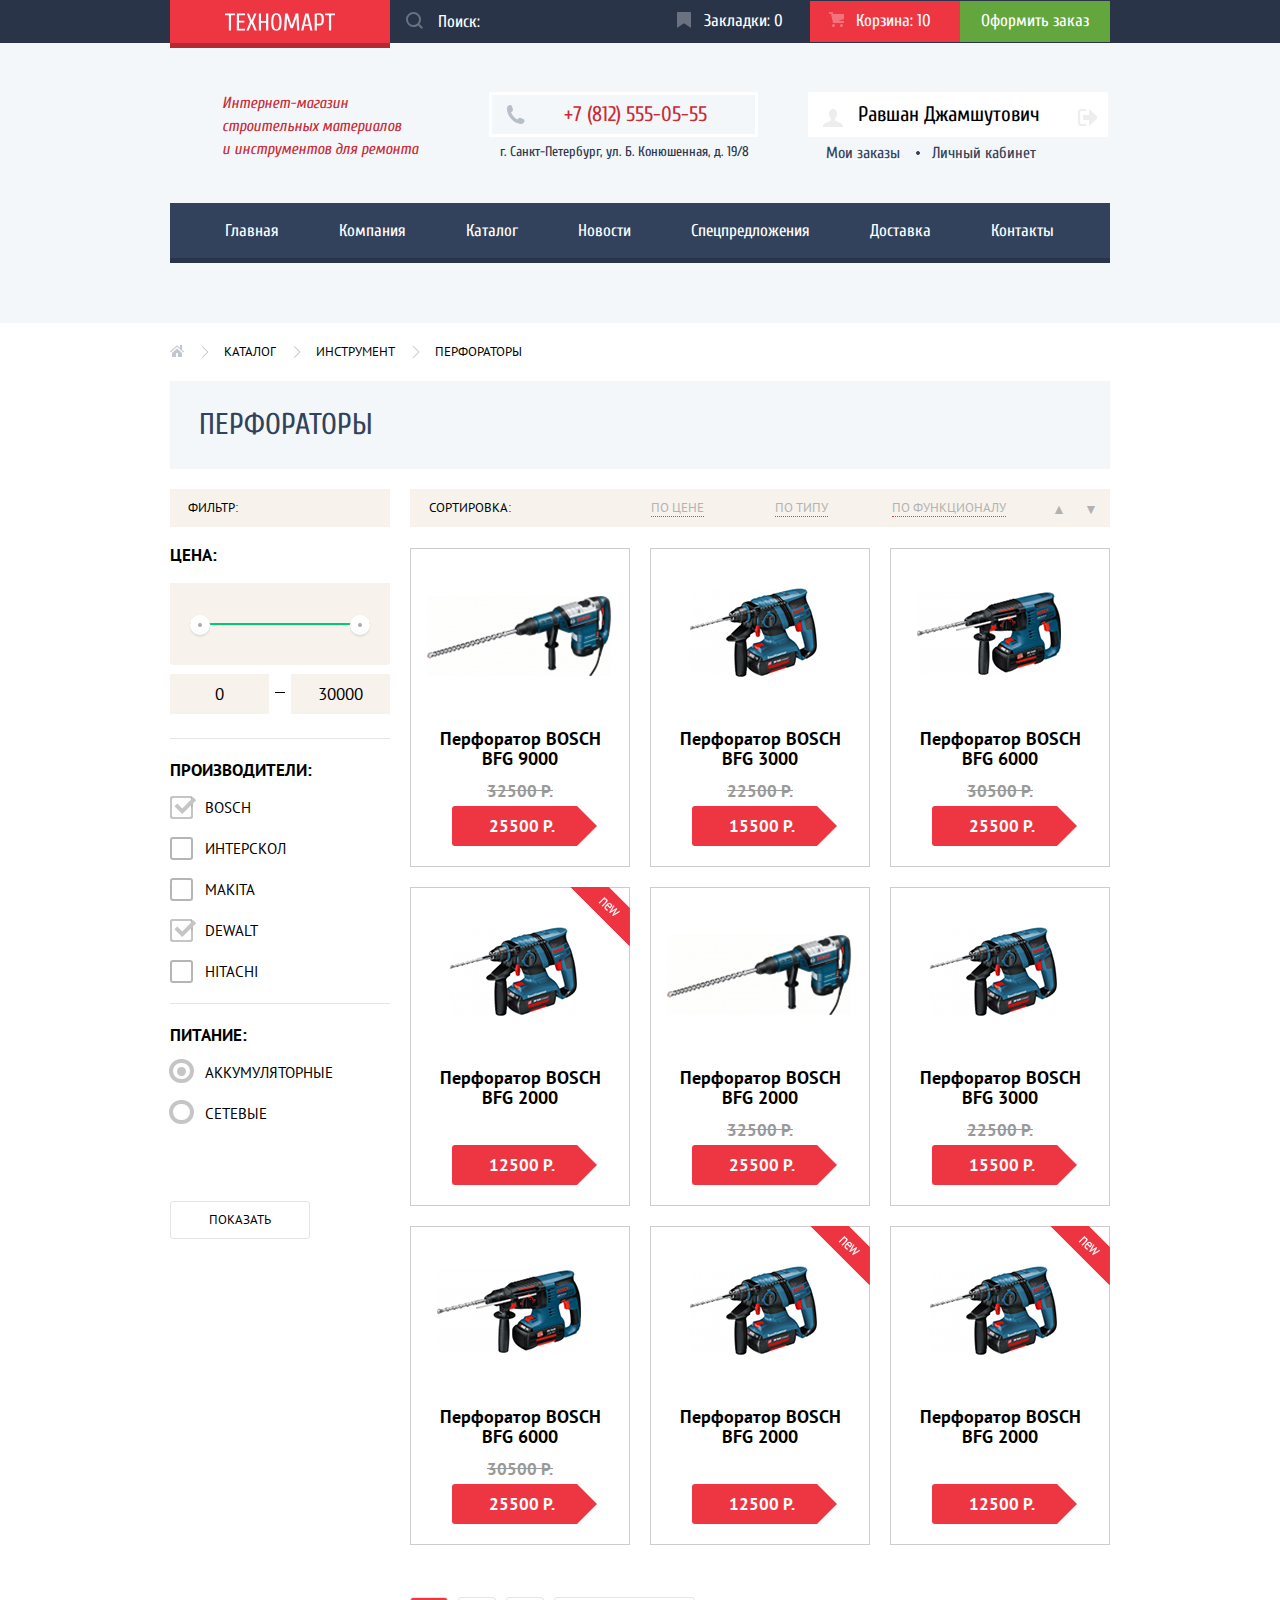
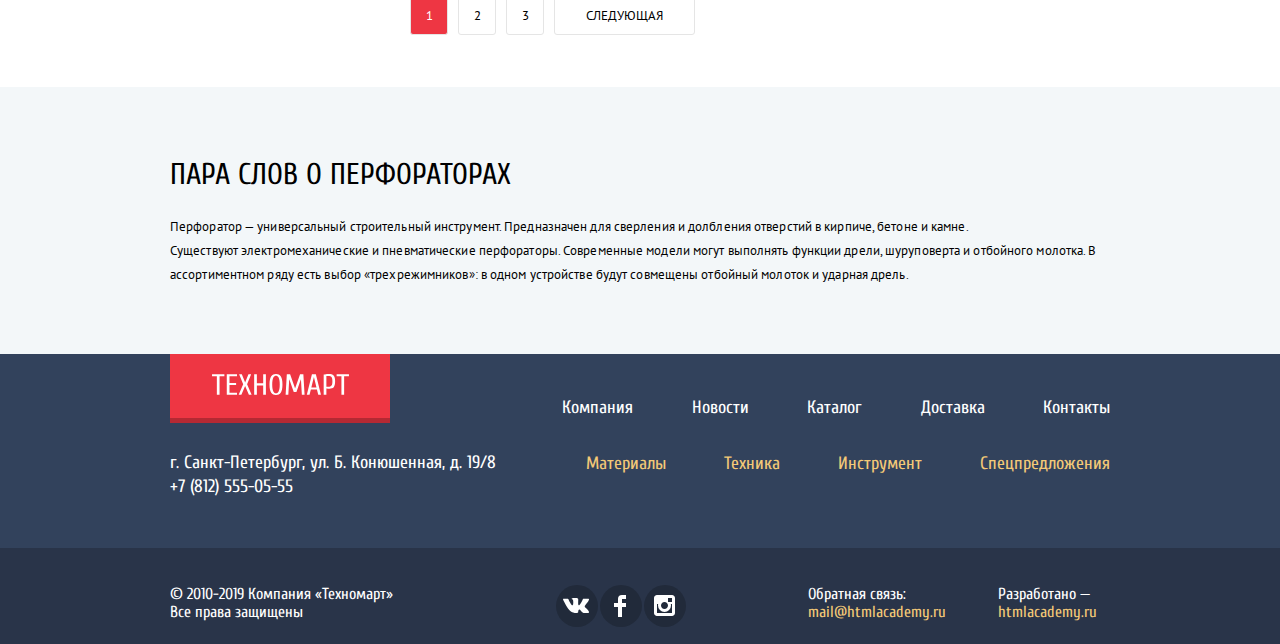
==== commit 5dd9ce1c: "все готово" ====
--- a/inner.html
+++ b/inner.html
@@ -7,7 +7,7 @@
   <link href="https://fonts.googleapis.com/css?family=Cuprum:400,400i,700,700i&amp;subset=cyrillic" rel="stylesheet">
   <link href="https://fonts.googleapis.com/css?family=PT+Sans:400,400i,700,700i&amp;subset=cyrillic" rel="stylesheet">
   <link href="css/normalize.css" rel="stylesheet" />
-  <link href="css/style.css" rel="stylesheet" />
+  <link href="css/style.min.css" rel="stylesheet" />
 </head>
 
 <body>
@@ -90,17 +90,17 @@
   </header>
   <main>
     <section class="container">
-      <div>
-        <ul class="breadcrumbs">
-          <li>
-            <h2 class="visually-hidden">Переход на главную страницу</h2>
-            <a href="index.html" class="home-icon"><img width="15" height="12" alt=" " src="img/icon-home.svg" /></a>
-          </li>
-          <li><a href="#">КАТАЛОГ</a></li>
-          <li><a href="#">ИНСТРУМЕНТ</a></li>
-          <li><a href="#">ПЕРФОРАТОРЫ</a></li>
-        </ul>
-      </div>
+
+      <ul class="breadcrumbs">
+        <li>
+          <h2 class="visually-hidden">Переход на главную страницу</h2>
+          <a href="index.html" class="home-icon"></a>
+        </li>
+        <li><a href="#">КАТАЛОГ</a></li>
+        <li><a href="#">ИНСТРУМЕНТ</a></li>
+        <li><a href="#">ПЕРФОРАТОРЫ</a></li>
+      </ul>
+
       <div class="catalog-heading">
         <h2 class="title-catalog">ПЕРФОРАТОРЫ</h2>
       </div>
@@ -187,7 +187,7 @@
                 <a href="#" class="bookmark">В закладки</a>
               </div>
               <div class="image">
-                <img alt=" " width="218" height="168" src="img/perforator-1.png " />
+                <img alt="Перфоратор BOSCH BFG 9000" width="218" height="168" src="img/perforator-1.png " />
               </div>
               <h3 class="title"><a href="#">Перфоратор BOSCH BFG 9000</a></h3>
               <div class="discount">32500 Р.</div>
@@ -199,7 +199,7 @@
                 <a href="#" class="bookmark">В закладки</a>
               </div>
               <div class="image">
-                <img alt=" " width="218" height="168" src="img/perforator-2.png" />
+                <img alt="Перфоратор BOSCH BFG 3000" width="218" height="168" src="img/perforator-2.png" />
               </div>
               <h3 class="title"><a href="#">Перфоратор BOSCH BFG 3000</a></h3>
               <div class="discount">22500 Р.</div>
@@ -211,7 +211,7 @@
                 <a href="#" class="bookmark">В закладки</a>
               </div>
               <div class="image">
-                <img alt=" " width="218" height="168" src="img/perforator-3.png" />
+                <img alt="Перфоратор BOSCH BFG 6000" width="218" height="168" src="img/perforator-3.png" />
               </div>
               <h3 class="title"><a href="#">Перфоратор BOSCH BFG 6000</a></h3>
               <div class="discount">30500 Р.</div>
@@ -224,7 +224,7 @@
                 <a href="#" class="bookmark">В закладки</a>
               </div>
               <div class="image">
-                <img alt=" " width="218" height="168" src="img/perforator-4.png" />
+                <img alt="Перфоратор BOSCH BFG 2000" width="218" height="168" src="img/perforator-4.png" />
               </div>
               <h3 class="title"><a href="#">Перфоратор BOSCH BFG 2000</a></h3>
               <div class="discount"></div>
@@ -236,9 +236,9 @@
                 <a href="#" class="bookmark">В закладки</a>
               </div>
               <div class="image">
-                <img alt=" " width="218" height="168" src="img/perforator-1.png " />
-              </div>
-              <h3 class="title"><a href="#">Перфоратор BOSCH BFG 9000</a></h3>
+                <img alt="Перфоратор BOSCH BFG 2000" width="218" height="168" src="img/perforator-1.png " />
+              </div>
+              <h3 class="title"><a href="#">Перфоратор BOSCH BFG 2000</a></h3>
               <div class="discount">32500 Р.</div>
               <div class="price">25500 Р.</div>
             </li>
@@ -248,7 +248,7 @@
                 <a href="#" class="bookmark">В закладки</a>
               </div>
               <div class="image">
-                <img alt=" " width="218" height="168" src="img/perforator-2.png" />
+                <img alt="Перфоратор BOSCH BFG 3000" width="218" height="168" src="img/perforator-2.png" />
               </div>
               <h3 class="title"><a href="#">Перфоратор BOSCH BFG 3000</a></h3>
               <div class="discount">22500 Р.</div>
@@ -260,7 +260,7 @@
                 <a href="#" class="bookmark">В закладки</a>
               </div>
               <div class="image">
-                <img alt=" " width="218" height="168" src="img/perforator-3.png" />
+                <img alt="Перфоратор BOSCH BFG 6000" width="218" height="168" src="img/perforator-3.png" />
               </div>
               <h3 class="title"><a href="#">Перфоратор BOSCH BFG 6000</a></h3>
               <div class="discount">30500 Р.</div>
@@ -273,7 +273,7 @@
                 <a href="#" class="bookmark">В закладки</a>
               </div>
               <div class="image">
-                <img alt=" " width="218" height="168" src="img/perforator-4.png" />
+                <img alt=" Перфоратор BOSCH BFG 2000" width="218" height="168" src="img/perforator-4.png" />
               </div>
               <h3 class="title"><a href="#">Перфоратор BOSCH BFG 2000</a></h3>
               <div class="discount"></div>
@@ -286,7 +286,7 @@
                 <a href="#" class="bookmark">В закладки</a>
               </div>
               <div class="image">
-                <img alt=" " width="218" height="168" src="img/perforator-4.png" />
+                <img alt=" Перфоратор BOSCH BFG 2000" width="218" height="168" src="img/perforator-4.png" />
               </div>
               <h3 class="title"><a href="#">Перфоратор BOSCH BFG 2000</a></h3>
               <div class="discount"></div>
@@ -321,7 +321,8 @@
     <div class="first-footer-wrapper ">
       <div class="container first-footer ">
         <div>
-          <a class="bottom-logo" href="#"><img width="137" height="22" alt=" " src="img/logo-technomart.svg " /></a>
+          <a class="bottom-logo" href="#"><img width="137" height="22" alt="ТЕХНОМАРТ"
+              src="img/logo-technomart.svg " /></a>
           <p class="adress ">
             г. Санкт-Петербург, ул. Б. Конюшенная, д. 19/8 +7 (812) 555-05-55
           </p>
@@ -372,19 +373,19 @@
           <ul class="footer-social ">
             <li>
               <h2 class="visually-hidden">ВКонтакте</h2>
-              <a href="# " class="# " title="Vkontakte ">
-                <img width="26" height="15" alt="vkontakte" src="./img/icon-vk.svg" />
+              <a href="# " class="icon-vk" title="Vkontakte ">
+
               </a>
             </li>
             <li>
               <h2 class="visually-hidden">Фейсбук</h2>
-              <a href="# " class="# " title="Facebook ">
-                <img width="12" height="22" alt="facebook" src="./img/icon-fb.svg" /></a>
+              <a href="# " class="icon-fb " title="Facebook "></a>
+
             </li>
             <li>
               <h2 class="visually-hidden">Инстаграм</h2>
-              <a href="# " class="# " title="Instagram ">
-                <img width="21" height="21" alt="facebook" src="./img/icon-insta.svg" /></a>
+              <a href="# " class="icon-insta" title="Instagram "></a>
+
             </li>
           </ul>
           <ul class="our-email">
--- a/css/style.min.css
+++ b/css/style.min.css
@@ -0,0 +1 @@
+html{-webkit-box-sizing:border-box;box-sizing:border-box}::before,::after{-webkit-box-sizing:inherit;box-sizing:inherit}body{background-position:top;background-repeat:no-repeat;font-family:"Cuprum","Arial",sans-serif;font-size:17px;font-weight:200;line-height:17px;margin:0 auto;padding:0;color:#fff;background-color:#fff}.visually-hidden{position:absolute;width:1px;height:1px;margin:-1px;border:0;padding:0;clip:rect(0 0 0 0);overflow:hidden}img{max-width:100%;height:auto}a{text-decoration:none}.container{width:940px;margin:0 auto;padding:0 10px}.button{padding:11px;text-align:center;border-radius:3px;font-size:14px;line-height:18px;font:inherit;text-align:center;color:#fff;vertical-align:middle;text-transform:uppercase;background-color:#ee3642;border:none}.a{margin-right:28px;margin-top:26px;margin-bottom:26px;height:38px;width:253px}.button:hover,.button:focus,.button:active{background-color:#c92c37}.main-header{min-width:960px}.logo-search{display:-webkit-box;display:-ms-flexbox;display:flex}.top-logo{-webkit-box-sizing:content-box;box-sizing:content-box;text-align:center;width:220px;background-color:#ee3643;-webkit-box-shadow:0 5px 0 #b52933;-ms-box-shadow:0 5px 0 #b52933;box-shadow:0 5px 0 #b52933}.top-logo:hover,.top-logo:focus{background-color:#ca2c37}.top-logo img{margin-top:13px;height:18px}.search{position:relative}.searchBox:hover{background-color:#212a3a}.searchBox{min-width:260px;margin:0;padding:0;padding-top:11.5px;padding-bottom:11.5px;padding-right:10px;padding-left:48px;border:none;background-color:#293449}.searchLabel{position:absolute;top:12px;left:16px;width:17px;height:17px;opacity:.3;background-image:url(../img/icon-search.svg);background-repeat:no-repeat;background-position:0 0}.searchBox::-webkit-input-placeholder{color:#fff}.searchBox:-ms-input-placeholder{color:#fff}.searchBox::-moz-placeholder{color:#fff}.searchBox:focus::-webkit-input-placeholder{color:#000}.searchBox:focus{background-color:#fff}.searchBox:focus+.searchLabel{background-image:url(../img/icon-search-red.svg);opacity:1}.user-navigation{background-color:#293449}.top-navigation{display:-webkit-box;display:-ms-flexbox;display:flex;-webkit-box-pack:justify;-ms-flex-pack:justify;justify-content:space-between;font-size:17px;line-height:18px}.order-navigation{min-width:450px;margin:0;padding:0;-webkit-box-align:center;-ms-flex-align:center;align-items:center;display:-webkit-box;display:-ms-flexbox;display:flex;-webkit-box-pack:end;-ms-flex-pack:end;justify-content:flex-end;list-style:none}.order-navigation a{display:block;text-align:center;padding-top:11px;padding-bottom:12px;color:#fff}.order-navigation span{padding-left:16px}.icon-bookmark:hover,.icon-bookmark:focus,.icon-basket:hover,.icon-basket:focus{background-color:#212a3a}.icon-bookmark:hover::before,.icon-bookmark:focus::before,.icon-basket:hover::before,.icon-basket:focus::before{opacity:1}.checkout:hover,.checkout:focus{background-color:#5fbb2d}.login-link:active::before{opacity:1}.icon-bookmark{position:relative;min-width:150px}.icon-basket{position:relative;min-width:150px}.checkout{min-width:150px;background-color:#63a63e}.basket-notempty{background-color:#ee3643}.icon-bookmark::before{content:"";position:absolute;left:17px;width:14px;height:16px;opacity:.3;background-image:url(../img/icon-bookmark.svg);background-repeat:no-repeat;background-position:0 0}.icon-basket::before{content:"";position:absolute;left:19px;width:18px;height:16px;opacity:.3;background-image:url(../img/icon-cart.svg);background-repeat:no-repeat;background-position:0 0}.login-nagivation{display:-webkit-box;display:-ms-flexbox;display:flex;-webkit-box-pack:justify;-ms-flex-pack:justify;margin-bottom:39px}.shop-description{margin-left:52px;font-style:italic;font-size:16px;line-height:23px;color:#c92c37;width:197px}.shop-description p{margin:0;padding:0}.header-contact{margin-left:70px}.tel-header{position:relative;display:block;padding:9px 48px 9px 72px;margin-bottom:3px;border:3px solid #fff;font-size:21px;line-height:21px;color:#c92c37}.tel-header::before{position:absolute;content:"";top:10px;left:14px;vertical-align:middle;width:19px;height:19px;background-image:url(../img/icon-phone.svg);background-position:0 0}.adress-header{margin:0;padding-left:11px;font-size:14px;line-height:24px;color:#293449}.user{max-width:299px;-webkit-box-pack:end;-ms-flex-pack:end;justify-content:flex-end;padding:0;margin:0;margin-left:70px;display:-webkit-box;display:-ms-flexbox;display:flex;flex-wrap:wrap;list-style:none}.user a{display:block;padding-top:13px;padding-bottom:13px;color:#444}.login-item{position:relative;padding-right:25px;padding-left:47px;font-size:21px;line-height:21px;-webkit-box-sizing:content-box;box-sizing:content-box;text-align:center;margin-right:10px;background-color:#fff}.login-item::before{content:"";position:absolute;left:15px;width:20px;height:17px;opacity:.3;background-image:url(../img/icon-login.svg);background-position:0 0}.registration-item{font-size:21px;line-height:21px;-webkit-box-sizing:content-box;box-sizing:content-box;text-align:center;width:150px;background-color:#fff}.login-item:hover,.login-item:focus,.registration-item:hover,.registration-item:focus{color:#ee3643}.login-item:hover::before,.login-item:focus::before{opacity:1}.main-navigation{display:-webkit-box;display:-ms-flexbox;display:flex;-ms-flex-wrap:wrap;flex-wrap:wrap;margin:0;padding:0 25px;list-style:none;background-color:#32425c;border-bottom:5px solid #293449}.main-navigation-wrapper{padding-top:49px;padding-bottom:60px;background-color:#f4f7f9}.main-navigation a{display:block;padding:19px 30px;color:#fff}.main-navigation a:hover{background-color:#293449}.main-navigation a:active{background-color:#1d2739;color:#868c95}.main-slider-container{display:-webkit-box;display:-ms-flexbox;display:flex;-webkit-box-orient:vertical;-webkit-box-direction:normal;-ms-flex-direction:column;flex-direction:column;-ms-flex-wrap:wrap;flex-wrap:wrap;margin-top:59px;margin-bottom:56px}.slider-row,.slider-row-large{padding:0;margin:0;display:-webkit-box;display:-ms-flexbox;display:flex;-webkit-box-pack:justify;-ms-flex-pack:justify;justify-content:space-between}.main-slider-container .slider-row-large{margin-top:20px}.slider-title-text{font-family:"Cuprum","Arial",sans-serif;font-size:37px;font-weight:500;line-height:35px;margin:0;padding:0;padding-top:23px;padding-bottom:2px;padding-left:23px;color:#fff}.slider-title-text-p{font-family:"Cuprum","Arial",sans-serif;font-size:18px;font-weight:200;line-height:24px;margin:0;padding:0;padding-left:24px;color:#fff}.slider-title{position:absolute;margin:0;padding:0}.slide{position:absolute;z-index:0;top:0;left:0;width:621px;height:266px;-webkit-transition:transform ease-in-out 0.5s,opacity ease-in-out .5s;-o-transition:transform ease-in-out 0.5s,opacity ease-in-out .5s;-webkit-transition:opacity ease-in-out 0.5s,-webkit-transform ease-in-out .5s;transition:opacity ease-in-out 0.5s,-webkit-transform ease-in-out .5s;transition:transform ease-in-out 0.5s,opacity ease-in-out .5s;transition:transform ease-in-out 0.5s,opacity ease-in-out 0.5s,-webkit-transform ease-in-out .5s;opacity:0;background-color:#7d6a5a}#slide1:checked~.slider>.slide1,#slide2:checked~.slider>.slide2,.prev:focus~.slider>.slide1,.next:focus~.slider>.slide2{z-index:1;opacity:1}.slides{position:relative}.after-slider{width:300px}.button-slider:hover,.button-slider:focus{background-color:#ca2c37}.button-slider:active{background-color:#ba2732}.slides>input{display:none}.slides .controls{position:absolute;left:150%;margin-left:-119px}.slides label{position:relative;background:#fff;z-index:10;top:153px;left:377px;display:inline-block;width:10px;height:10px;margin:25px 3px 0;cursor:pointer;-webkit-transition:background ease-in-out .5s;-o-transition:background ease-in-out .5s;transition:background ease-in-out .5s;vertical-align:middle;border-radius:50%;-o-border-radius:50%}.slides label:after{position:absolute;top:0;left:0;display:block;width:7px;height:7px;content:" ";border:2px solid #ddd;border-radius:50%;-o-border-radius:50%}.slides label:hover,#slide1:checked~.controls label:nth-of-type(1),#slide2:checked~.controls label:nth-of-type(2){background:red}.button-slider-text{display:block;padding-right:45px;padding-left:49px}.button-slider-text:hover,.button-slider-text:focus{background-color:#ca2c37}.button-slider-text:active{background-color:#ba2732}.button-slider{position:absolute;z-index:10;top:207px;left:25px;width:173px;font-size:14px;line-height:18px}.prev{position:absolute;z-index:10;top:114px;left:25px;width:22px;height:40px;border:none;background:transparent}.prev::before{position:absolute;top:0;left:0;width:22px;height:40px;content:"";background-image:url(../img/icon-left.svg)}.next{position:relative;z-index:10;top:114px;left:578px;width:22px;height:40px;border:none;background:transparent}.next::before{position:absolute;top:0;right:0;width:22px;height:40px;content:"";background-image:url(../img/icon-right.svg)}.side-feature-list{margin:0;display:-webkit-box;display:-ms-flexbox;display:flex;-webkit-box-orient:vertical;-webkit-box-direction:normal;-ms-flex-direction:column;flex-direction:column}.feature-list-item{width:300px;display:block}.feature-list-item h3{margin:0;margin-top:22px;margin-bottom:14px;font-size:24px;line-height:30px;font-weight:700}.feature-list-item a{font-size:14px;line-height:18px;text-align:center;width:135px;margin-bottom:22px;display:block;padding:0;padding-top:8px;padding-bottom:8px;color:#fff;background-color:rgba(0,0,0,0.1);border-radius:3px}.feature-list-item a:hover{background-color:rgba(0,0,0,0.2)}.feature-section{margin-left:22px}.feature-item-materials{position:relative;background-image:url(../img/materials-icon.svg);background-repeat:no-repeat;background-position-x:210px;background-position-y:30px;background-color:#fdbf44}.feature-item-instrument{background-image:url(../img/tool-icon.svg);background-repeat:no-repeat;background-position-x:200px;background-position-y:30px;background-color:#3bbce3}.feature-item-technica{background-image:url(../img/technics-icon.svg);background-repeat:no-repeat;background-position-x:190px;background-position-y:30px;background-color:#dd91d9}.feature-item-specials{background-image:url(../img/discounts-icon.svg);background-repeat:no-repeat;background-position-x:200px;background-position-y:30px;background-color:#8ed78e}.feature-item-delivery{margin-top:20px;background-image:url(../img/delivery-icon.svg);background-repeat:no-repeat;background-position-x:190px;background-position-y:30px;background-color:#fec047}.feature-item-icon{width:300px;height:123px;margin-top:20px;background-color:#fff}.popular{display:-webkit-box;display:-ms-flexbox;display:flex;-webkit-box-align:center;-ms-flex-align:center;align-items:center;-webkit-box-pack:justify;-ms-flex-pack:justify;justify-content:space-between;flex-wrap:wrap;background-color:#f9f5f0;margin-bottom:18px}.popular-button{font-size:14px;line-height:18px;width:230px;margin-right:25px}.popular h3{font-size:30px;line-height:30px;font-weight:200;margin-left:30px;color:#334867}.popular-products{display:-webkit-box;display:-ms-flexbox;display:flex;-webkit-box-orient:vertical;-webkit-box-direction:normal;-ms-flex-direction:column;flex-direction:column;-webkit-box-pack:justify;-ms-flex-pack:justify;justify-content:space-between}.popular-product-item{display:-webkit-box;display:-ms-flexbox;display:flex;-webkit-box-orient:vertical;-webkit-box-direction:normal;-ms-flex-direction:column;flex-direction:column;border:2px solid #e3e3e3}.popular-section-list{display:-webkit-box;display:-ms-flexbox;display:flex;-webkit-box-pack:space-evenly;-ms-flex-pack:space-evenly;justify-content:space-evenly;-ms-flex-wrap:wrap;flex-wrap:wrap;margin:0 auto;padding:0}.catalog-items{display:-webkit-box;display:-ms-flexbox;display:flex;-webkit-box-pack:justify;-ms-flex-pack:justify;justify-content:space-between;-ms-flex-wrap:wrap;flex-wrap:wrap;margin:0;padding:0}.catalog-item{-webkit-box-sizing:content-box;box-sizing:content-box;position:relative;width:218px;line-height:18px;margin-bottom:20px;font-family:"PT Sans","Arial",sans-serif;font-weight:700;text-align:center;border:1px solid #ccc}.catalog-item:hover{-webkit-box-shadow:0 0 10px rgba(0,0,0,0.5);box-shadow:0 0 10px rgba(0,0,0,0.5)}.catalog-item .flag,.feature-list-item .flag{position:absolute;top:-1px;right:-1px;width:60px;height:60px;text-indent:-1000px;overflow:hidden;z-index:20}.catalog-item .flag-new,.feature-list-item .flag{background:url(../img/new-flag.svg) no-repeat 0 0}.catalog-item .actions{position:absolute;top:0;left:0;width:218px;height:88px;padding:40px 0;background-color:rgba(255,255,255,0.9);z-index:10}.actions .buy,.actions .bookmark{display:block;width:129px;margin:0 auto;margin-bottom:7px;padding:7px 0;background-color:#63a63e;border:3px solid #63a63e;border-bottom-color:#367315;border-radius:3px;color:#fff;font-family:"Cuprum","Arial",sans-serif;font-size:14px;font-weight:400;line-height:18px;text-decoration:none;text-transform:uppercase}.actions .bookmark{color:#32425c;background:#fff;border-bottom-color:#63a63e}.catalog-item .actions{display:none}.catalog-item:hover .actions{display:block}.catalog-item:focus-within .actions{display:block}.catalog-item .image{width:218px;height:168px}.catalog-item .image img{max-width:100%}.catalog-item .title{line-height:20px;font-size:18px;color:#000;min-height:40px;padding:0 25px;margin-top:12px;margin-bottom:13px}.title a{color:#000}.catalog-item .discount{min-height:20px;margin-top:13px;font-family:"PT Sans","Arial",sans-serif;color:#999;text-decoration:line-through}.catalog-item .price{position:relative;width:90px;margin:4px 41px;margin-bottom:20px;padding:11px 40px 11px 25px;font-family:"PT Sans","Arial",sans-serif;color:#fff;background:#ee3643;border-radius:3px}.catalog-item .price:after{content:"";position:absolute;top:0;right:-10px;width:0;height:0;border:20px solid #fff;border-left-color:#ee3643}.popular-section-list li{width:220px}.popular-brand-list{display:-webkit-box;display:-ms-flexbox;display:flex;-webkit-box-pack:justify;-ms-flex-pack:justify;justify-content:space-between;-ms-flex-wrap:wrap;flex-wrap:wrap;padding:0;margin:0;margin-bottom:54px}.popular-brand-list li{display:-webkit-box;display:-ms-flexbox;display:flex;-webkit-box-align:center;-ms-flex-align:center;align-items:center;-webkit-box-pack:center;-ms-flex-pack:center;justify-content:center;width:220px;height:144px;margin-bottom:20px;text-align:center;border:1px solid #ccc}.popular-brand-list li:hover{-webkit-box-shadow:0 0 10px rgba(0,0,0,0.5);box-shadow:0 0 10px rgba(0,0,0,0.5)}.popular-brands{display:-webkit-box;display:-ms-flexbox;display:flex;-webkit-box-orient:vertical;-webkit-box-direction:normal;-ms-flex-direction:column;flex-direction:column;-webkit-box-pack:justify;-ms-flex-pack:justify;justify-content:space-between;margin-bottom:10px}.service-delivery{padding-top:37px;margin-bottom:50px;background-color:#f4f7f9;color:#000}.about-service{margin-bottom:43px}.about-service p{max-width:400px}.service-delivery p,.info p{font-family:"PT Sans","Arial",sans-serif;font-size:13px;font-weight:200;line-height:24px;margin:0;padding:0;padding-bottom:22px;letter-spacing:.05px;color:#000}.services-list{min-width:200px;padding:0;margin-right:10px}.services-list li{background-color:#1d2739;color:#fff;padding:20px}.s-d-c{position:relative;display:-webkit-box;display:-ms-flexbox;display:flex;flex-direction:row;min-height:284px;-ms-flex-wrap:wrap;flex-wrap:wrap;-webkit-box-orient:horizontal;-webkit-box-direction:normal;-ms-flex-direction:row;-webkit-box-pack:justify;-ms-flex-pack:justify;justify-content:space-between}.service-delivery-div{position:relative;width:240px;min-height:188px;margin:0;padding:0;padding-bottom:99px}.service-delivery-div::before{position:absolute;top:-35px;left:230px;width:300px;height:300px;content:"";background-image:url(../img/shadow-line.png);background-repeat:no-repeat}.service-delivery-div-2{position:relative;z-index:0;top:0;left:20px;width:400px;min-height:275px;padding-right:240px;-webkit-transition:transform ease-in-out 0.5s,opacity ease-in-out .5s;-o-transition:transform ease-in-out 0.5s,opacity ease-in-out .5s;-webkit-transition:opacity ease-in-out 0.5s,-webkit-transform ease-in-out .5s;transition:opacity ease-in-out 0.5s,-webkit-transform ease-in-out .5s;transition:transform ease-in-out 0.5s,opacity ease-in-out .5s;transition:transform ease-in-out 0.5s,opacity ease-in-out 0.5s,-webkit-transform ease-in-out .5s;opacity:1}.delivery-title{font-family:"Cuprum","Arial",sans-serif;font-size:35px;font-weight:200;line-height:36px;margin:0;padding:0;padding-bottom:24px;letter-spacing:1px;color:#32425c}.delivery{background-color:#f4f8fa;background-image:url(../img/delivery.svg);background-repeat:no-repeat;background-position:100%;background-position-x:150px;background-position-y:25px}.warranty{display:none;background-color:#f4f8fa;background-image:url(../img/medal.png);background-repeat:no-repeat;background-position:100%;background-position-x:240px;background-position-y:4px}.credit{display:none;background-color:#f4f8fa;background-image:url(../img/credit.png);background-repeat:no-repeat;background-position:100%;background-position-x:165px}.service-delivery p,.contacts p,.section-about p,.delivery p{font-family:"PT Sans","Arial",sans-serif;font-size:13px;font-weight:200;line-height:24px;margin:0;padding:0;padding-bottom:25px;letter-spacing:.05px;color:#000}.delivery p{padding-right:120px}.warranty p{padding-right:23px}.button-sdc:hover,.button-sdc:focus{color:#fff;background-color:#293449}button .delivery-button:focus.delivery,button .warranty-button:focus .warranty,button .credit-button:focus .credit{z-index:1;opacity:1}.send-button{padding-right:45px;padding-left:45px}.service-delivery-div-2:nth-child(3) p{margin-bottom:31px}.section-service-buttons{display:-webkit-box;display:-ms-flexbox;display:flex;flex-direction:column;list-style:none;margin:0;padding:0;-webkit-box-orient:vertical;-webkit-box-direction:normal;-ms-flex-direction:column}.section-service-buttons li{margin:0;padding:0}.button-sdc{font-size:21px;line-height:30px;width:240px;padding:15.4px 23px;text-align:left;letter-spacing:.5px;color:#fff;border:none;border-top:1px solid #405069;border-bottom:1px solid #293449;background-color:#32425c}.button-sdc:active,.current{color:#32425c;background-color:#fff}.first{border-top:none;border-bottom:2px solid transparent}.about-company-contact{margin-bottom:84px;display:-webkit-box;display:-ms-flexbox;display:flex}.info{display:-webkit-box;display:-ms-flexbox;display:flex;-webkit-box-orient:vertical;-webkit-box-direction:normal;-ms-flex-direction:column;flex-direction:column;color:#000}.info img{padding-top:6px;padding-bottom:12px}.info p{margin:0}.contacts-button-map{padding-bottom:27px}.info .button{font-size:14px;line-height:18px}.contacts-info{width:200px}.company-info{-webkit-box-flex:1;-ms-flex-positive:1;flex-grow:1}.company-info p{width:550px}.company-info .button{width:198px}.transport-companies{padding:0;margin:0;list-style-type:none}.transport-companies-section{padding-bottom:16px}.transport-companies-section p{width:450px}.transport-companies a{font-size:18px;line-height:20px;color:#000}.transport-companies li{padding-bottom:20px}.transport-companies li:before{content:"";padding-right:35px;background-image:url(../img/line.png);background-repeat:no-repeat;background-position:center}.serivces-list-wrapper{display:-webkit-box;display:-ms-flexbox;display:flex}.section-heading{font-size:30px;font-weight:300;line-height:30px;margin-bottom:25px;color:#000}.first-footer-wrapper{background-color:#32425c;padding-bottom:31px}.first-footer,.second-footer{display:-webkit-box;display:-ms-flexbox;display:flex;-webkit-box-pack:justify;-ms-flex-pack:justify;justify-content:space-between}.second-footer{padding-top:20px}.made-by{margin-left:52px}.our-email{margin-left:120px}.second-footer ul{list-style:none;padding:0}.get-in-touch{display:-webkit-box;display:-ms-flexbox;display:flex;-webkit-box-flex:1;-ms-flex-positive:1;flex-grow:1;-webkit-box-pack:end;-ms-flex-pack:end;justify-content:flex-end;margin-right:13px}.second-footer li{line-height:18px;font-size:16px}.second-footer a{color:#f3c977}.bottom-logo{width:220px;display:block;text-align:center;padding:20px 0;background-color:#ee3643;border-bottom:5px solid #b52933}.bottom-logo img{margin-top:0}.adress{margin-top:28px;width:330px}.adress,.footer-links-nav a,.footer-links-catalog a{font-size:18px;line-height:24px}.footer-links{-webkit-box-flex:1;-ms-flex-positive:1;flex-grow:1;display:-webkit-box;display:-ms-flexbox;display:flex;-webkit-box-orient:vertical;-webkit-box-direction:normal;-ms-flex-direction:column;flex-direction:column;margin-left:62px}.footer-links-catalog{margin:0;margin-top:15px;margin-left:24px;padding:0}.footer-links-nav{margin-top:42px;padding:0}.footer-links ul{display:-webkit-box;display:-ms-flexbox;display:flex;-webkit-box-pack:justify;-ms-flex-pack:justify;justify-content:space-between;flex-wrap:wrap;list-style:none}.footer-links a:hover,.our-email a:hover,.made-by a:hover{text-decoration:underline}.footer-links-nav a{color:#fff}.footer-links-catalog a{color:#f3c977}.second-footer-wrapper{background-color:#293449}.footer-social{display:-webkit-box;display:-ms-flexbox;display:flex;flex-wrap:wrap;width:132px;list-style:none}.footer-social a{position:relative;min-width:42px;min-height:42px;margin-right:2px;display:-webkit-box;display:-ms-flexbox;display:flex;-webkit-box-align:center;-ms-flex-align:center;align-items:center;-webkit-box-pack:center;-ms-flex-pack:center;justify-content:center;border-radius:50%;background-color:#212a3a}.icon-vk::before{content:"";position:absolute;top:13px;left:7px;width:26px;height:15px;background-image:url(../img/icon-vk.svg);background-repeat:no-repeat;background-position:0 0}.icon-fb::before{content:"";position:absolute;top:10px;left:14px;width:12px;height:22px;background-image:url(../img/icon-fb.svg);background-repeat:no-repeat;background-position:0 0}.icon-insta::before{content:"";position:absolute;top:10px;left:10px;width:21px;height:21px;background-image:url(../img/icon-insta.svg);background-repeat:no-repeat;background-position:0 0}.footer-social a:hover,.footer-social a:active,.footer-social a:focus{background-color:#ee3643}.user-cabinet{width:300px;margin:0;padding:0;margin-left:50px}.user-cabinet p{position:relative;margin:0;margin-bottom:7px}.user-name:active{text-decoration:none;color:rgba(0,0,0,0.3)}.user-data{display:-webkit-box;display:-ms-flexbox;display:flex;flex-wrap:wrap;margin:0;padding:0;padding-left:18px;-webkit-box-pack:left;-ms-flex-pack:left;justify-content:left}.user-data a{font-family:"Cuprum","Arial",sans-serif;font-weight:200;display:block;margin:0;padding:0;color:#32425c}.user-data li{font-size:16px;line-height:18px;display:block;margin:0;padding:0;text-decoration:underline}.user-data li:nth-of-type(1){position:relative;padding-right:32px}.user-data li:nth-of-type(1)::after{font-size:27px;position:absolute;top:7px;right:12px;width:2px;height:2px;content:"";color:#32425c;border:1px solid #32425c;border-radius:50%;background-color:#32425c}.user-data a:hover,.user-data a:focus{text-decoration:underline;color:#ee3643}.user-data a:active{color:#cacaca}.user-name{font-size:21px;font-weight:200;line-height:21px;position:relative;display:block;width:300px;padding:12px 0;text-align:center;text-indent:-19px;color:#000;background-color:#fff}.user-name::before{position:absolute;top:17px;left:15px;width:20px;height:20px;content:"";opacity:.3;background-color:#fff;background-image:url(../img/icon-user.svg);background-repeat:no-repeat;background-position:0 0}.logout{position:absolute;top:17px;right:11px;width:20px;height:20px;content:"";opacity:.3;background-color:#fff;background-image:url(../img/icon-logout.svg);background-repeat:no-repeat;background-position:0 0}.user-name:hover::before,.logout:hover,.user-name:focus::before,.logout:focus{opacity:1}.user-name:active::before,.logout:active{opacity:.3}.breadcrumbs{display:-webkit-box;display:-ms-flexbox;display:flex;flex-wrap:wrap;list-style:none;padding:0;margin:0}.breadcrumbs a{display:block;position:relative;font-family:"PT Sans","Arial",sans-serif;font-size:13px;font-weight:200;line-height:18px;color:#000;padding:20px 0;padding-left:40px}.breadcrumbs a:not(.home-icon)::before{content:"";position:absolute;top:23px;left:17px;width:8px;height:12px;background-image:url(../img/icon-right-small.svg);background-repeat:no-repeat;background-position:0 0}a.home-icon{min-width:14px;min-height:12px;padding-left:0}.home-icon::before{content:"";position:absolute;top:22px;width:14px;height:12px;background-image:url(../img/icon-home.svg);background-repeat:no-repeat;background-position:0 0}.catalog-heading{background-color:#f4f7f9}.title-catalog{font-size:30px;font-weight:200;line-height:30px;margin:0;margin-bottom:20px;padding:29px;text-align:left;color:#32425c}.filter{font-family:"PT Sans","Arial",sans-serif;font-weight:200;width:220px;min-height:748px}.filter-catalog{display:-webkit-box;display:-ms-flexbox;display:flex;flex-direction:row;height:auto;margin-bottom:59px;-webkit-box-orient:horizontal;-webkit-box-direction:normal;-ms-flex-direction:row;-webkit-box-pack:justify;-ms-flex-pack:justify;justify-content:space-between}.div-sort,.filter-line{font-family:"PT Sans","Arial",sans-serif;font-size:13px;font-weight:200;line-height:18px;color:#000}.div-sort{display:-webkit-box;display:-ms-flexbox;display:flex;margin:0;margin-bottom:21px;padding:0}.filter-line{margin:0;padding:10px 18px}.form label{position:relative;display:block;cursor:pointer;-webkit-user-select:none;-moz-user-select:none;-ms-user-select:none;user-select:none}.filter-input-checkbox+label::before{position:absolute;top:-2px;left:-35px;width:19px;height:19px;content:"";border:2px solid #b5b5b5;border-radius:3px}.filter-input-checkbox+label:hover::before,.filter-input-checkbox:checked+label:hover::after,.filter-input-checkbox+label:focus::before,.filter-input-checkbox:checked+label:focus::after{border-color:#c5c5c5}.filter-input-radio:disabled+label::after,.filter-input-radio:disabled+label::before,.filter-input-radio:disabled+label{opacity:.3}.filter-input-checkbox:disabled+label::after,.filter-input-checkbox:disabled+label::before,.filter-input-checkbox:disabled+label{opacity:.3}.filter-input-checkbox:checked+label::after{position:absolute;top:-2px;left:-35px;width:27px;height:23px;content:"";background-image:url(../img/checkbox-on.svg);background-repeat:no-repeat;background-position:0 0}.filter-input-radio+label::before{position:absolute;top:-4px;left:-36px;width:16.6px;height:16.5px;content:"";border:4px solid #c5c5c5;border-radius:50%}.filter-input-radio:checked+label::after{position:absolute;top:4px;left:-28px;width:9px;height:9px;content:"";border-radius:50%;background-color:#c5c5c5}.filter-input-radio+label:hover::before,.filter-input-radio:checked+label:hover::after,.filter-input-radio+label:focus::before,.filter-input-radio:checked+label:focus::after{border-color:#b5b5b5}.filter-flex{display:-webkit-box;display:-ms-flexbox;display:flex;flex-direction:column;margin:0;padding:0;-webkit-box-orient:vertical;-webkit-box-direction:normal;-ms-flex-direction:column}.submit-filter{border:1px solid #e5e5e5;background-color:#fff}.div-sort li{display:block;margin:0;padding:0}.div-sort p{display:block;margin:0;margin-right:140px;margin-left:19px;padding:0;padding:10px 0}.up{font-size:14px;line-height:20px;width:14px;height:15px;margin:0;padding:0;padding:10px 0;border:none;background:transparent}.div-sort .up:first-of-type{padding-right:18px}.div-sort .up:hover,.div-sort .up:focus{color:#000}.div-sort .up:active{color:#ee3643}.filter fieldset{margin:0;padding:0;border:none}.filter .form-first{margin-bottom:3px;border-bottom:1px solid #e5e5e5}.range{position:relative;width:180px;margin:0;padding:40px 20px;border-radius:0 0 3px 3px}.range-line{position:relative;width:100%;height:2px;border-radius:5px;background:#00ca74;-moz-appearance:none;appearance:none;-webkit-appearance:none}.range-circle{position:absolute;top:32px;left:20px;width:20px;height:20px;content:"";cursor:pointer;border-radius:50%;background:#fff;-webkit-box-shadow:0 2px 2px 0 #e0ddd8;box-shadow:0 2px 2px 0 #e0ddd8}.range-circle::after{position:absolute;top:8px;left:8px;width:4px;height:4px;content:"";border-radius:50%;background:#ababab}.range-circle-right{position:absolute;top:32px;right:20px;width:20px;height:20px;content:"";cursor:pointer;border-radius:50%;background:#fff;-webkit-box-shadow:0 2px 2px 0 #e0ddd8;box-shadow:0 2px 2px 0 #e0ddd8}.range-circle-right::after{position:absolute;top:8px;right:8px;width:4px;height:4px;content:"";border-radius:50%;background:#ababab}.range-style::after{position:absolute;top:-10px;right:0;width:20px;height:20px;content:"";cursor:pointer;border-radius:50%;background:#fff;-webkit-box-shadow:0 2px 2px 0 #e0ddd8;box-shadow:0 2px 2px 0 #e0ddd8}.range,.price-range,.div-sort,.filter-line{background-color:#f7f3ec}.price-range{font-family:"PT Sans","Arial",sans-serif;font-size:17px;line-height:18px;width:95px;height:38px;margin:9px 0;text-align:center;border:none}.price-row{display:-webkit-box;display:-ms-flexbox;display:flex;margin:0;padding:0;padding-bottom:15px;-webkit-box-pack:justify;-ms-flex-pack:justify;justify-content:space-between}.price-row p{width:10px;height:1px;margin:27px 0;padding:0;vertical-align:middle;background-color:#000}.div-sort a{color:#b2b2b2}.filter-flex .form{font-family:"PT Sans","Arial",sans-serif;font-size:15px;line-height:20px;display:block;height:20px;margin:0;margin-bottom:21px;padding:0;padding-left:35px;color:#000}fieldset.last-form{margin-bottom:56px}.filter form:nth-child(2){margin-bottom:56px}.sort-panel{display:-webkit-box;display:-ms-flexbox;display:flex;flex-direction:row;margin:0;padding:0;-webkit-box-orient:horizontal;-webkit-box-direction:normal;-ms-flex-direction:row;-webkit-box-pack:justify;-ms-flex-pack:justify;justify-content:space-between}.sort-panel li{display:block;margin:0;padding:0;padding:10px 0}.arrow{display:block;margin:0;padding:0}.sort-panel li:nth-child(2){padding-left:71px}.sort-panel li:nth-child(3){padding-right:46px;padding-left:64px}.sort-panel a{border-bottom:dotted 1px #ee3643}.sort-panel a:hover,.sort-panel a:focus{border-bottom:1px solid #ee3643}.sort-panel a:active{color:#ee3643;border-bottom:none}.filter button{font-family:"PT Sans","Arial",sans-serif;font-size:13px;line-height:18px;margin:0;padding:0;padding:9px 38px;border:1px solid #e5e5e5;border-radius:3px}.filter legend{font-size:17px;font-weight:700;line-height:30px;display:block;padding:0;padding:13px 0;color:#000}.listing-section{width:700px}.catalog-main-section{display:-webkit-box;display:-ms-flexbox;display:flex;-webkit-box-pack:justify;-ms-flex-pack:justify;justify-content:space-between;margin-bottom:52px}.pagination-wrapper{display:-webkit-box;display:-ms-flexbox;display:flex;padding-top:32px}.pagination{display:-webkit-box;display:-ms-flexbox;display:flex;list-style:none;margin:0;padding:0}.pagination a,a.next-page{display:inline-block;font-family:"PT Sans","Arial",sans-serif;font-size:13px;line-height:18px;padding:9px 14.5px;vertical-align:middle;color:#000;border:1px solid #e5e5e5;border-radius:3px;background-color:#fff;margin-right:10px}a.next-page{text-align:center;min-width:110px}.pagination-current a{color:#fff;background-color:#ee3643}.pagination a:active{border:1px solid #ee3643}.pagination a:hover,.pagination-list a:focus{border:1px solid #bdc6ca}.about-drill{min-width:960px;padding-top:43px;padding-bottom:67px;background-color:#f3f7f9;background-repeat:repeat}.about-drill p{font-family:"PT Sans","Arial",sans-serif;font-size:13px;font-weight:200;line-height:24px;margin:0;padding:0;letter-spacing:.1px;color:#000}.modal{position:fixed;z-index:20;color:#000;background-color:#fff;background-repeat:repeat;background-position:0 0;-webkit-box-shadow:0 20px 40px rgba(0,0,0,0.75);box-shadow:0 20px 40px rgba(0,0,0,0.75)}.modal-contact section{padding:46px 80px 37px}.div-button-index{margin:0;padding:0;padding:37px 80px;background-image:url(../img/bg-modal.png);background-repeat:no-repeat}.modal-contact{top:60px;left:50%;display:none;width:620px;margin-left:-310px;border-top:8px solid #ff5357}@-webkit-keyframes bounce{0%{-webkit-transform:translateY(-2000px);transform:translateY(-2000px)}70%{-webkit-transform:translateY(30px);transform:translateY(30px)}90%{-webkit-transform:translateY(-10px);transform:translateY(-10px)}100%{-webkit-transform:translateY(0);transform:translateY(0)}}@keyframes bounce{0%{-webkit-transform:translateY(-2000px);transform:translateY(-2000px)}70%{-webkit-transform:translateY(30px);transform:translateY(30px)}90%{-webkit-transform:translateY(-10px);transform:translateY(-10px)}100%{-webkit-transform:translateY(0);transform:translateY(0)}}@-webkit-keyframes shake{0%,100%{-webkit-transform:translateX(0);transform:translateX(0)}10%,30%,50%,70%,90%{-webkit-transform:translateX(-10px);transform:translateX(-10px)}20%,40%,60%,80%{-webkit-transform:translateX(10px);transform:translateX(10px)}}@keyframes shake{0%,100%{-webkit-transform:translateX(0);transform:translateX(0)}10%,30%,50%,70%,90%{-webkit-transform:translateX(-10px);transform:translateX(-10px)}20%,40%,60%,80%{-webkit-transform:translateX(10px);transform:translateX(10px)}}.modal-cart{top:134px;left:50%;display:none;width:620px;margin-left:-305px;border-top:8px solid #ff5357}.modal-cart .button{margin-right:20px}.modal-show{display:block;-webkit-animation:bounce .6s;animation:bounce .6s}.modal-error{-webkit-animation:shake .6s;animation:shake .6s;-moz-amimation:shake .6s}.modal-close{font-size:0;position:absolute;z-index:auto;top:9px;right:9px;width:22px;height:22px;cursor:pointer;border:0;background:transparent}.modal-map .modal-close{z-index:4}.modal-close::before,.modal-close::after{position:absolute;top:8px;left:-1px;width:26px;height:3px;content:"";background-color:#ee3643}.modal-close::before{-webkit-transform:rotate(45deg);-ms-transform:rotate(45deg);transform:rotate(45deg)}.modal-close::after{-webkit-transform:rotate(-45deg);-ms-transform:rotate(-45deg);transform:rotate(-45deg)}.form-message p{margin:0;padding:0}.form-message input[type="text"],.form-message input[type="email"],.form-message textarea{font-family:"PT Sans","Arial",sans-serif;font-size:13px;font-weight:200;line-height:18px;-webkit-box-sizing:border-box;box-sizing:border-box;margin-top:11px;padding:8px 14px;padding-right:40px;color:#c3c3c3;border:2px solid #dee3e4;border-radius:3px}.form-message input[type="text"]:hover,.form-message input[type="email"]:hover,.form-message textarea:hover{border:2px solid #b5b5b5}.form-message input[type="text"]:focus,.form-message input[type="email"]:focus,.form-message textarea:focus{border:2px solid #ee3643;outline:none}.form-message textarea{width:460px;resize:none}.form-message input[type="text"],.form-message input[type="email"]{width:220px}.form-message div{display:-webkit-box;display:-ms-flexbox;flex-direction:row;-webkit-box-orient:horizontal;-webkit-box-direction:normal;-ms-flex-direction:row;-ms-flex-wrap:wrap;flex-wrap:wrap;-webkit-box-pack:justify;-ms-flex-pack:justify;justify-content:space-between}.form-message div p{display:block;width:220px}.form-message section div{padding-bottom:22px}.form-message label{margin-bottom:12px}.button-modal{width:460px;font-size:14px;line-height:18px;border:none}.modal-map{top:50%;left:50%;display:none;width:940px;height:450px;margin-top:-280px;margin-left:-470px;background-color:#565656}.modal-map p{position:absolute;z-index:1;top:0;left:0;margin:0}.modal-cart svg{width:70px;height:76px}.modal-cart div{font-size:30px;font-weight:200;line-height:30px;position:relative;margin:0;padding:0;padding-top:47px;padding-right:80px;padding-bottom:74px;padding-left:178px}.modal-cart div::before{position:absolute;top:28px;left:80px;width:66px;height:66px;content:"";background-image:url(../img/form-1.svg);background-repeat:no-repeat;background-position:0 0}.modal-cart ul{display:-webkit-box;display:-ms-flexbox;display:flex;margin:0;padding:0;padding:30px 80px;list-style:none;background-color:#f1f1f1;-webkit-box-pack:justify;-ms-flex-pack:justify;justify-content:space-between}.modal-cart p{margin:0;padding:0}.button-cart-modal{margin:0;padding:0;padding-top:13px;padding-bottom:13px;text-align:center;vertical-align:middle;color:#000;border:none;border-radius:3px}.modal-cart li,.button-cart-modal{font-family:"Cuprum","Arial",sans-serif;font-size:14px;font-weight:200;line-height:18px;display:inline-block;width:220px;vertical-align:middle}.modal-cart a{color:#fff}.modal-map iframe{position:relative;z-index:2;border:none}.active{display:block;opacity:1}
